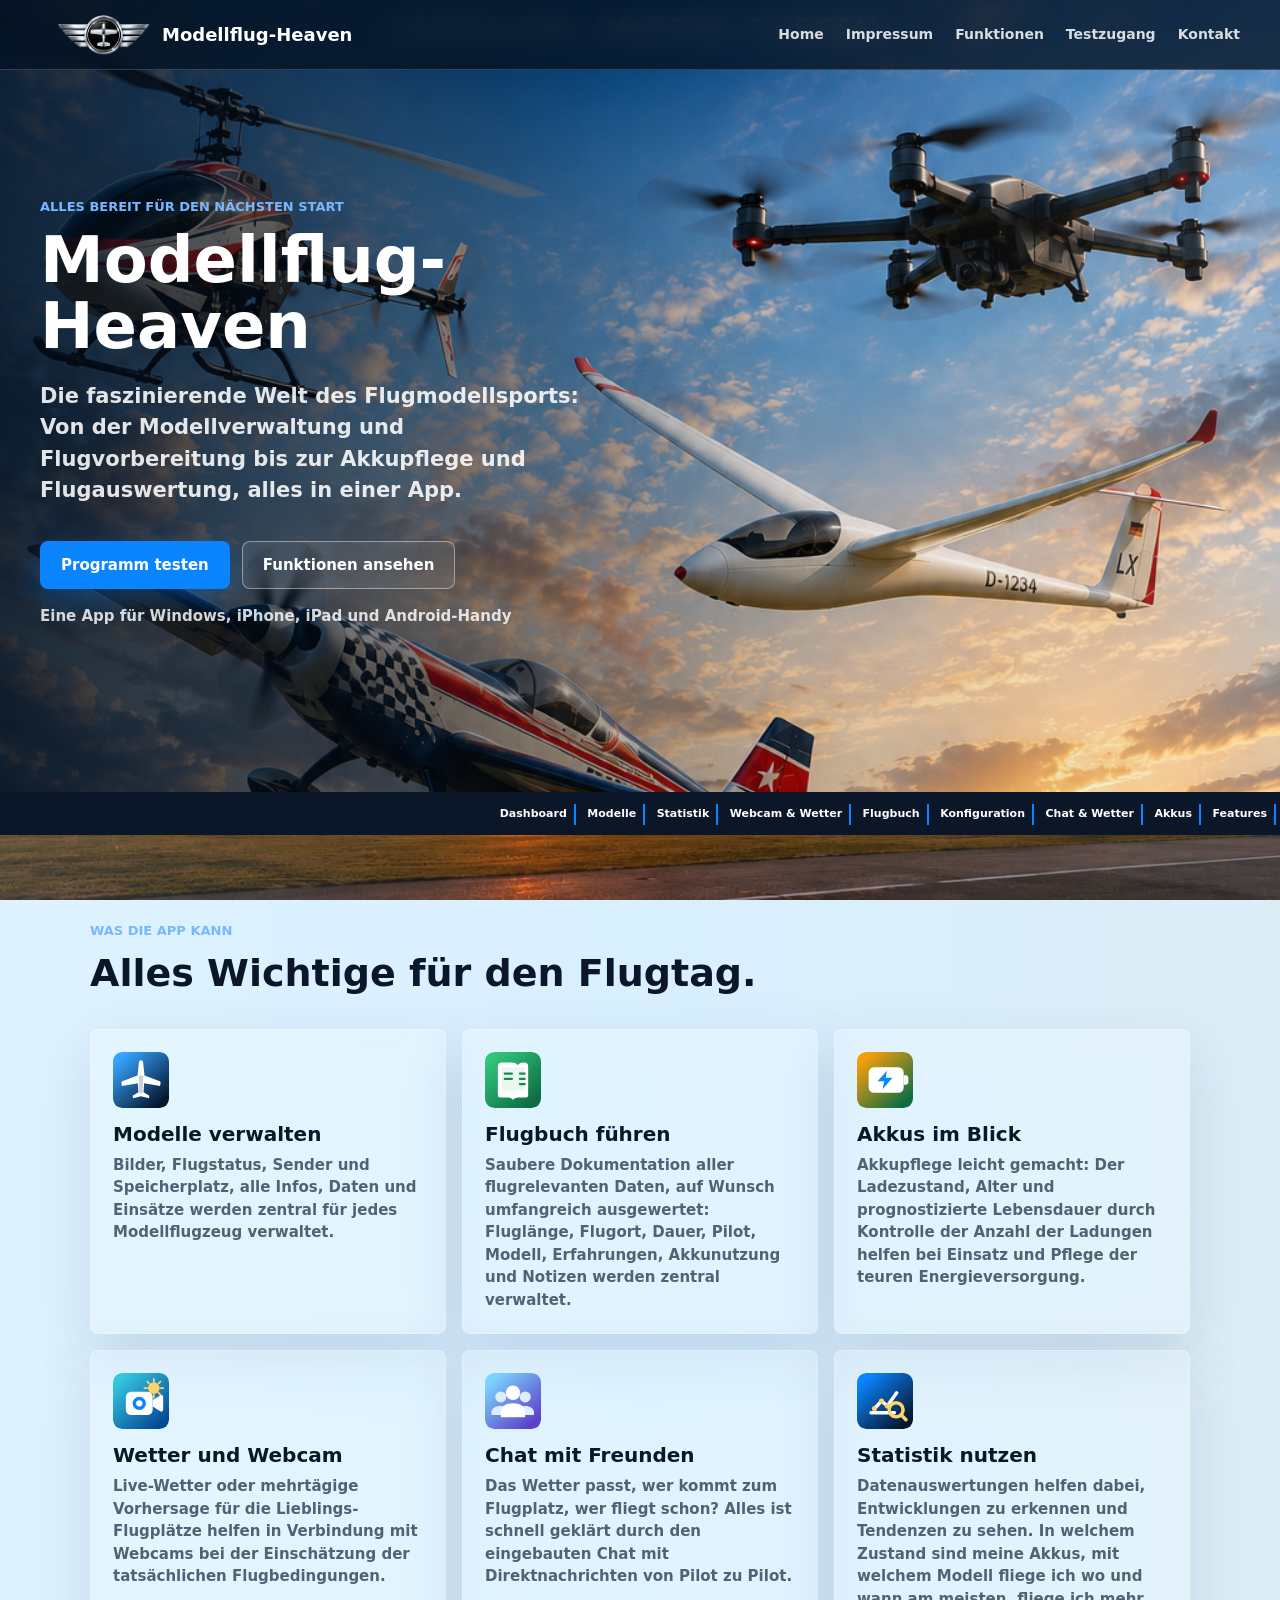
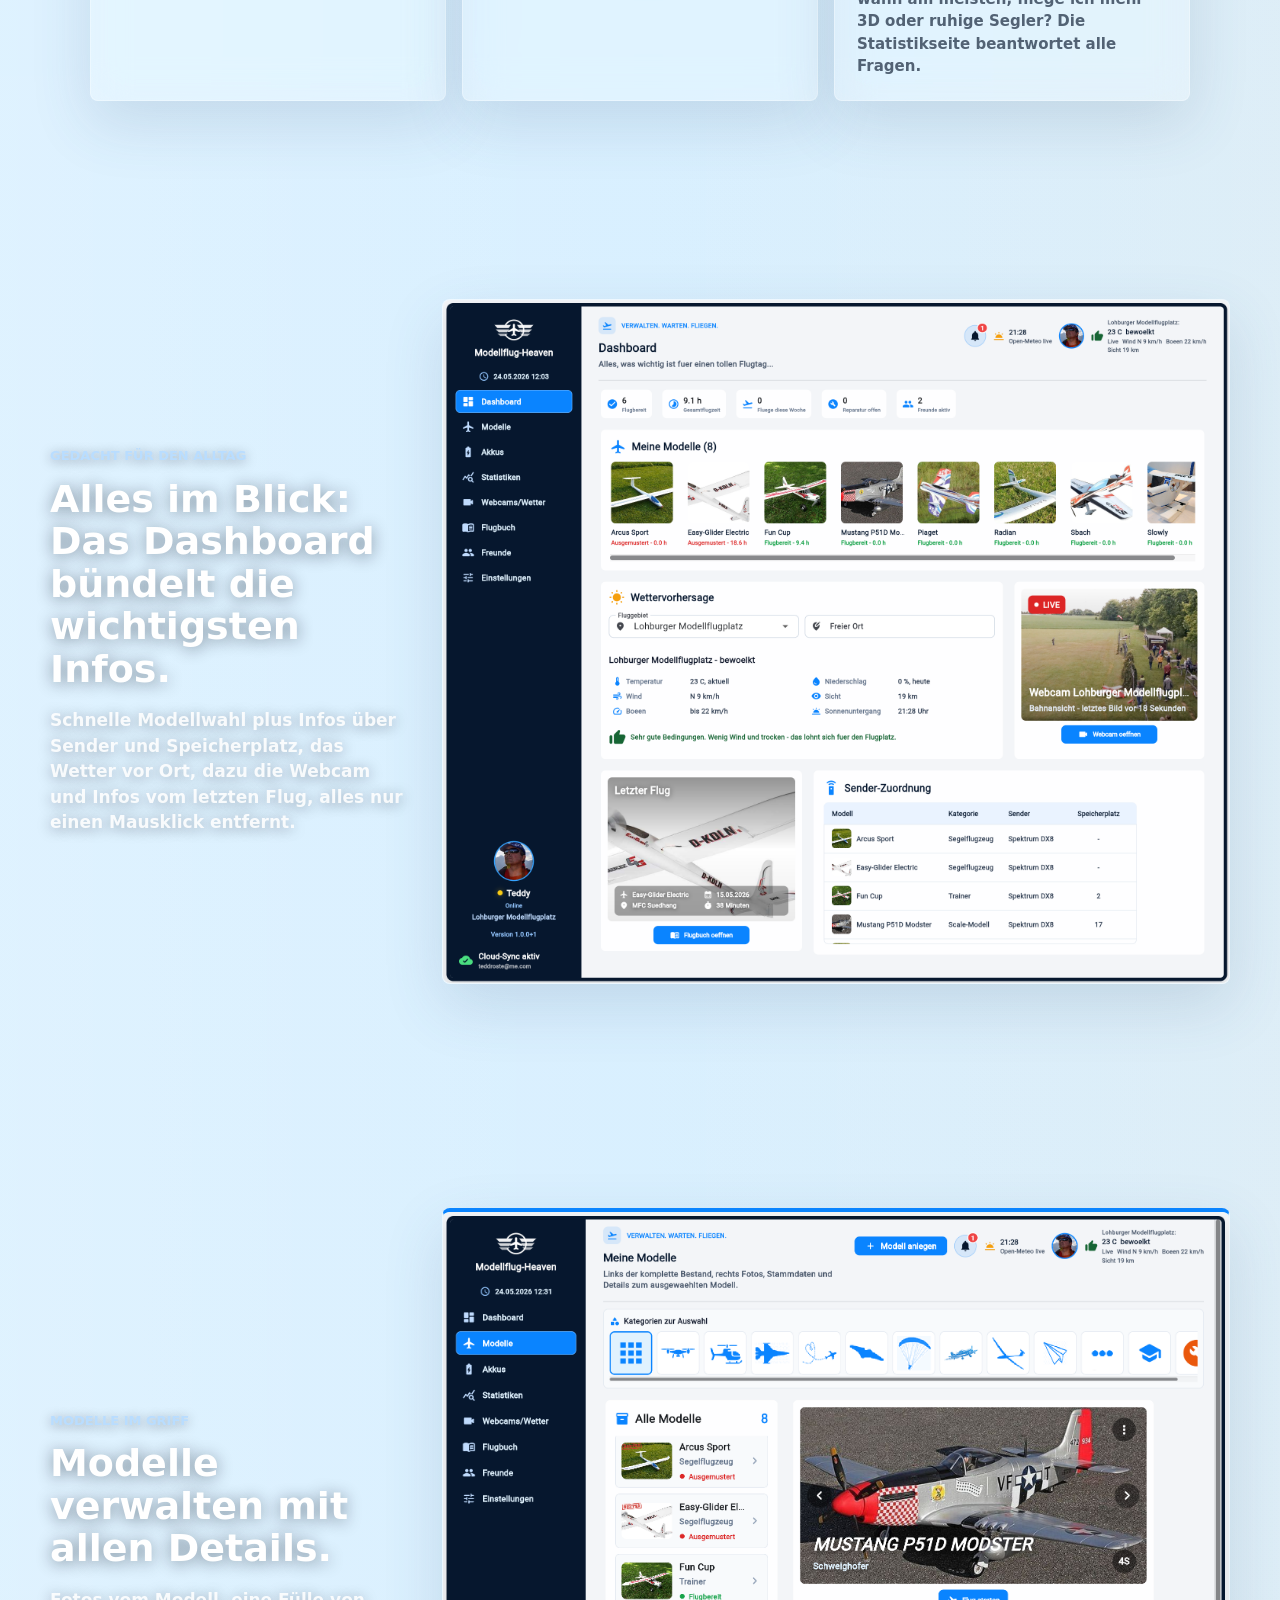
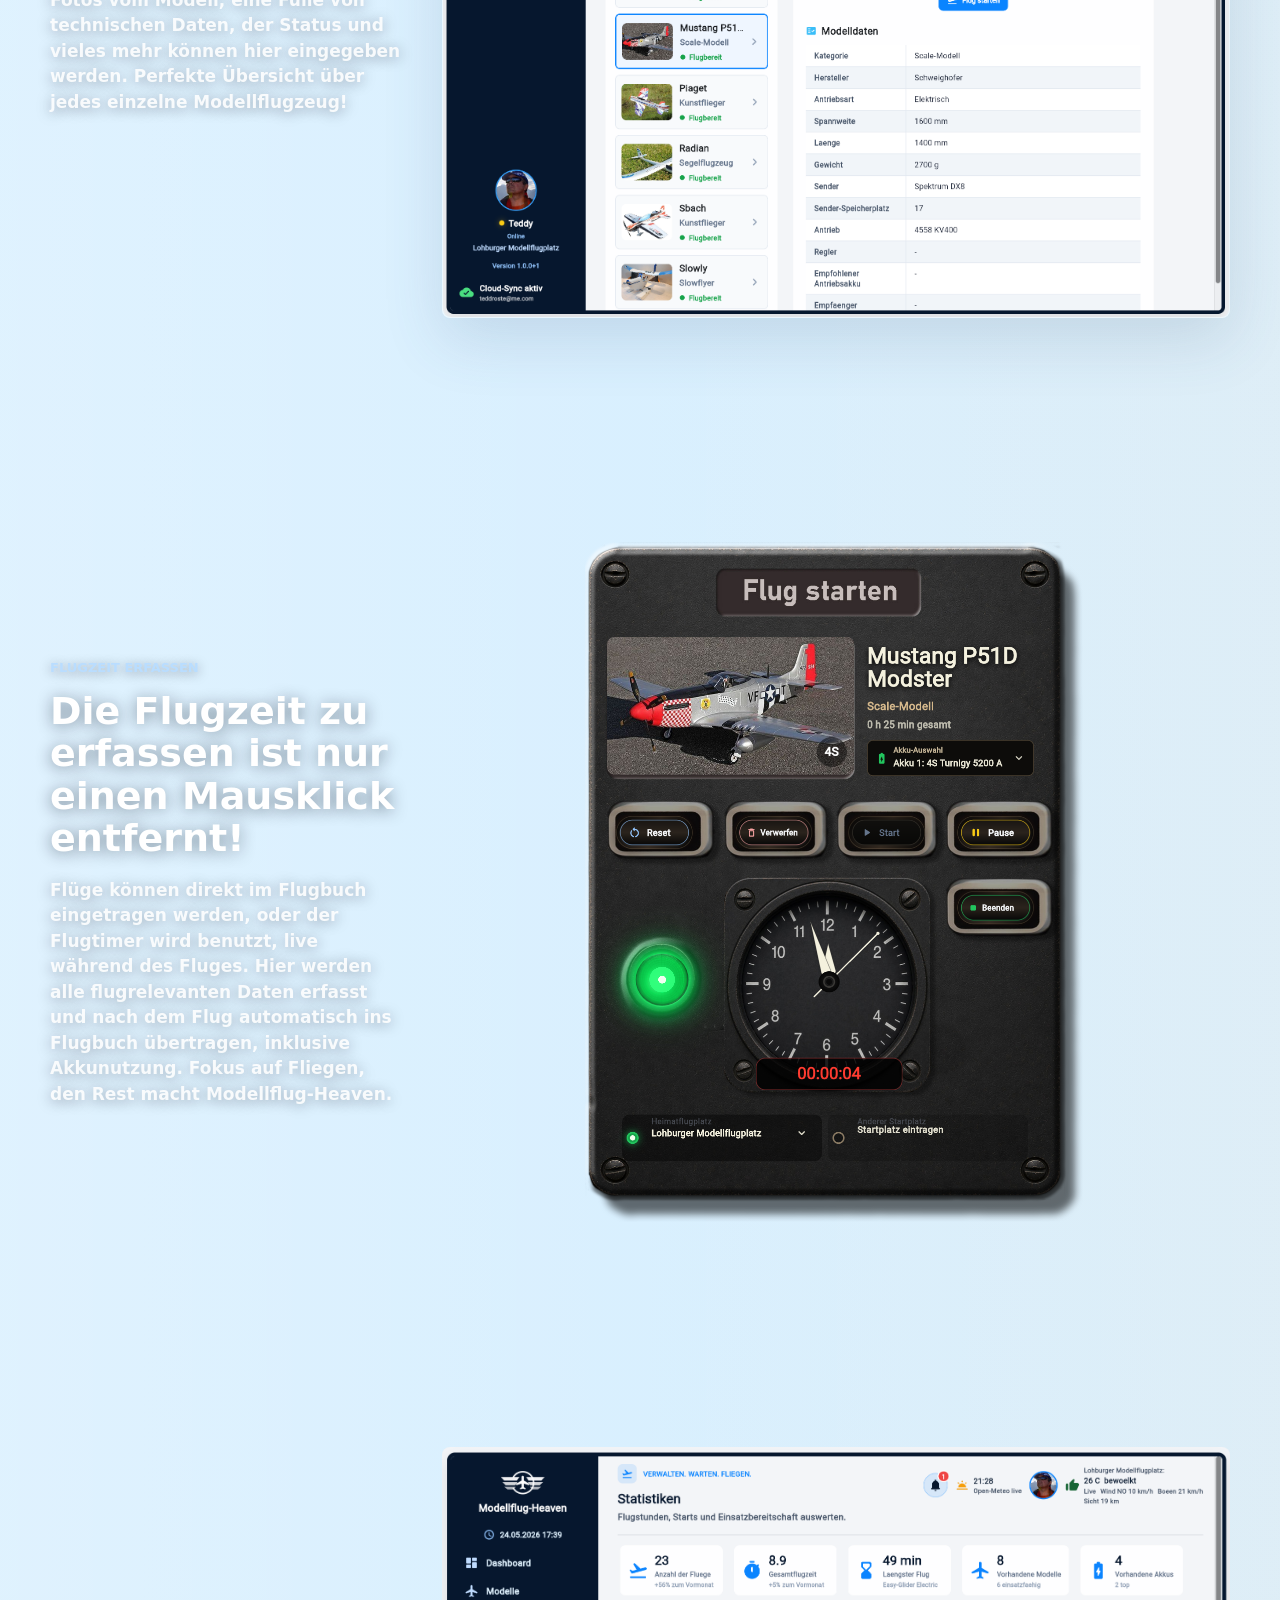
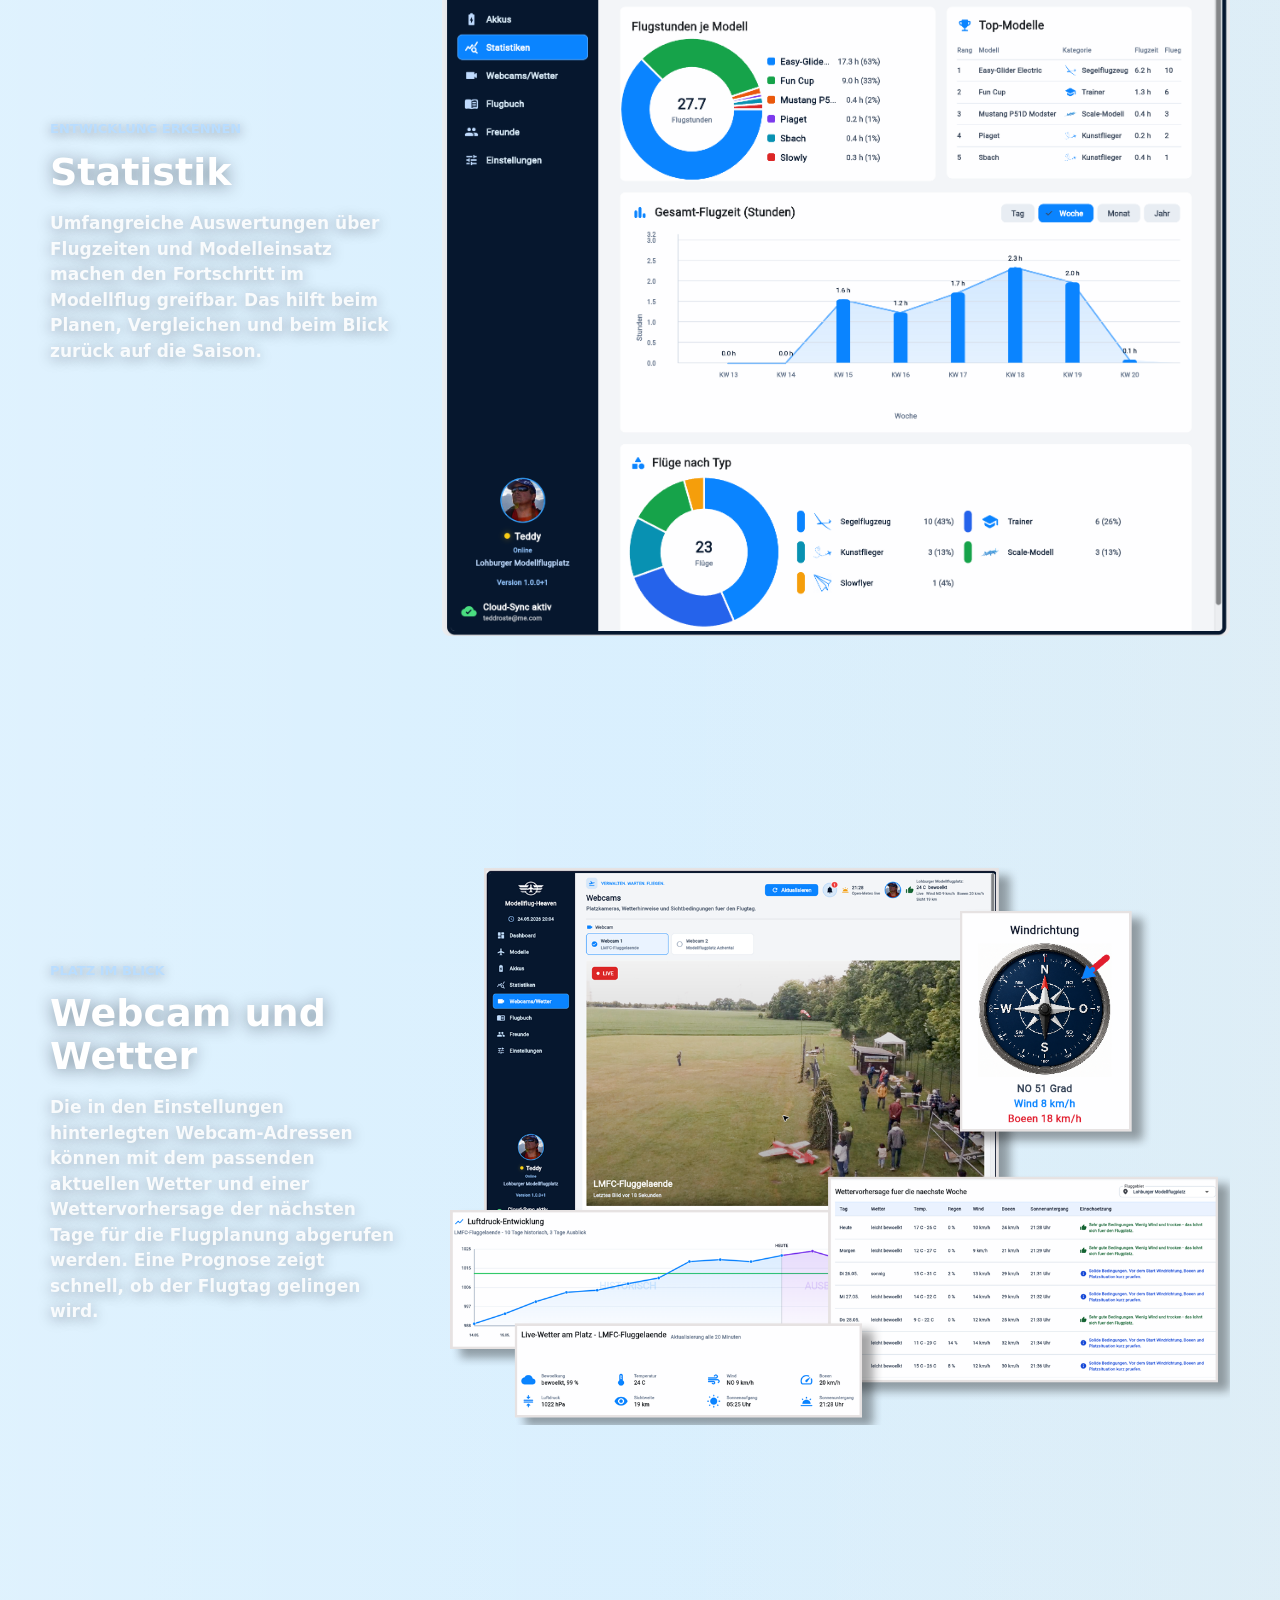
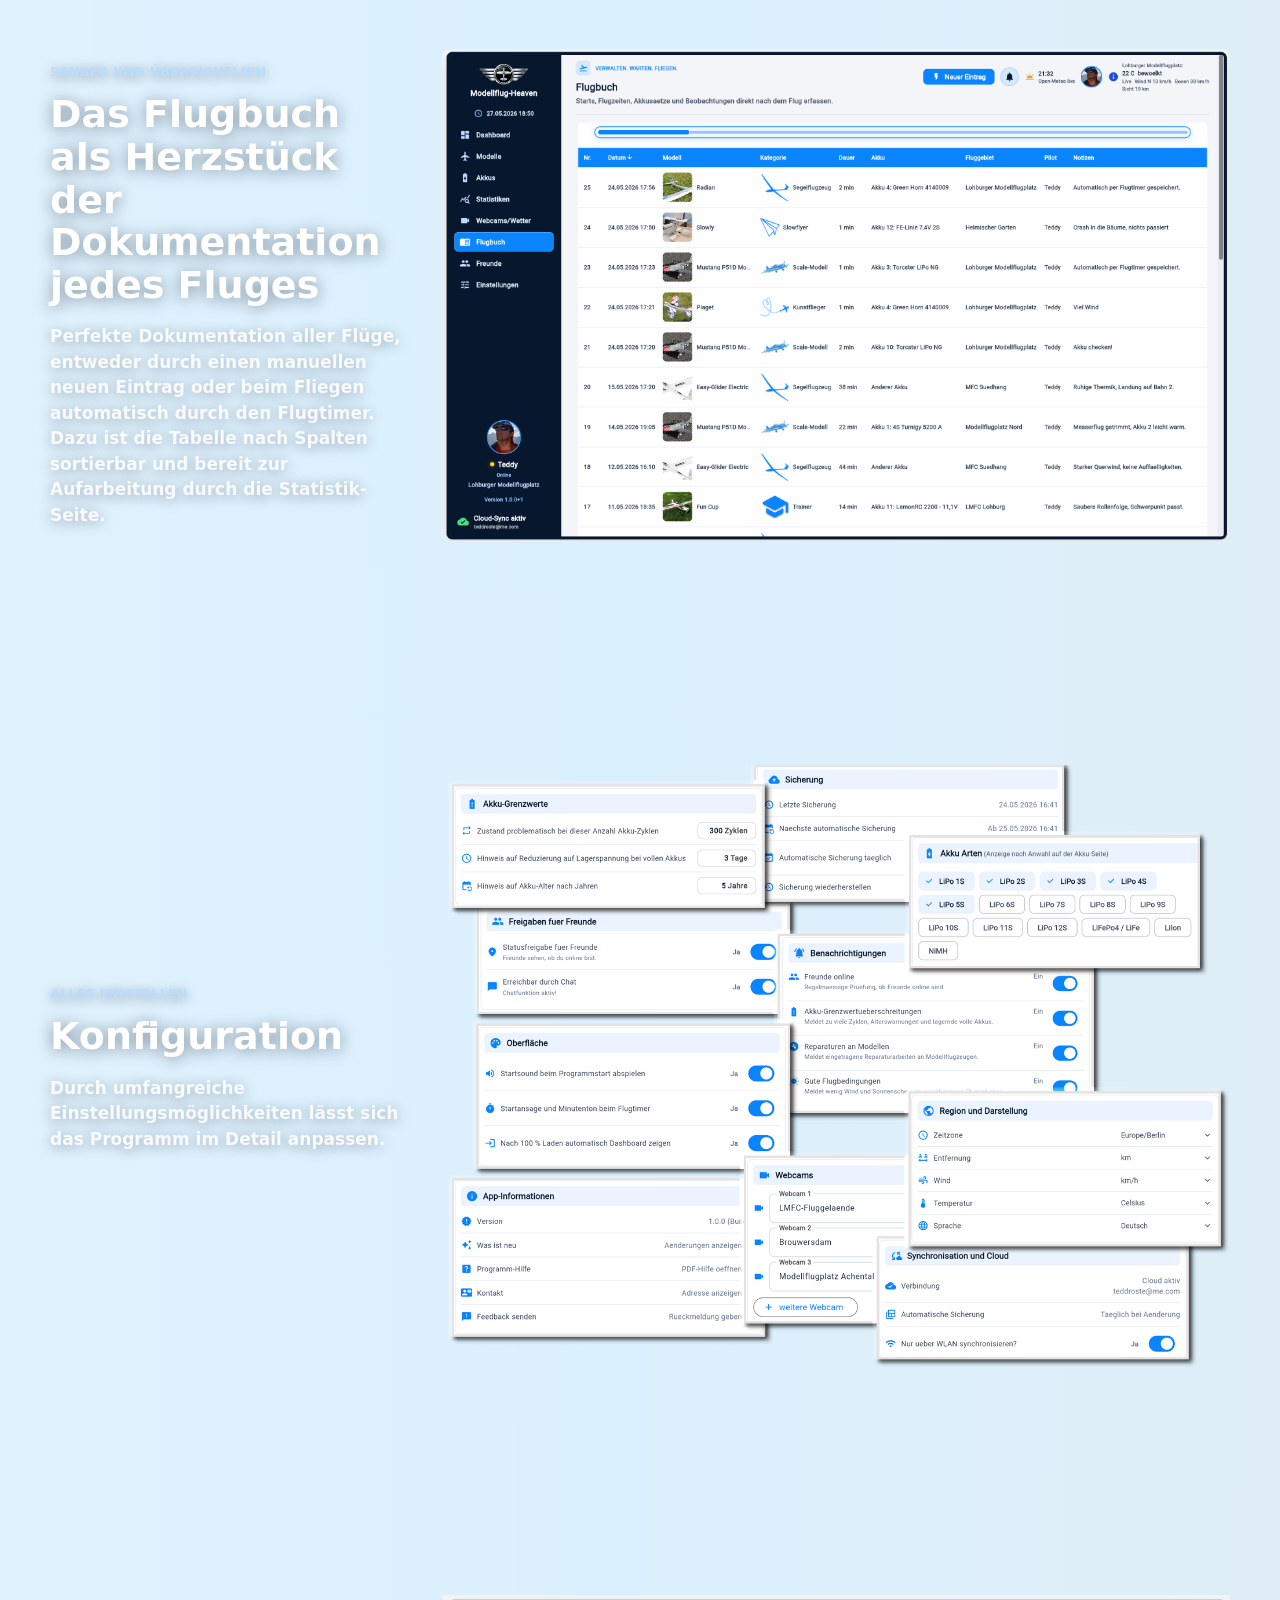
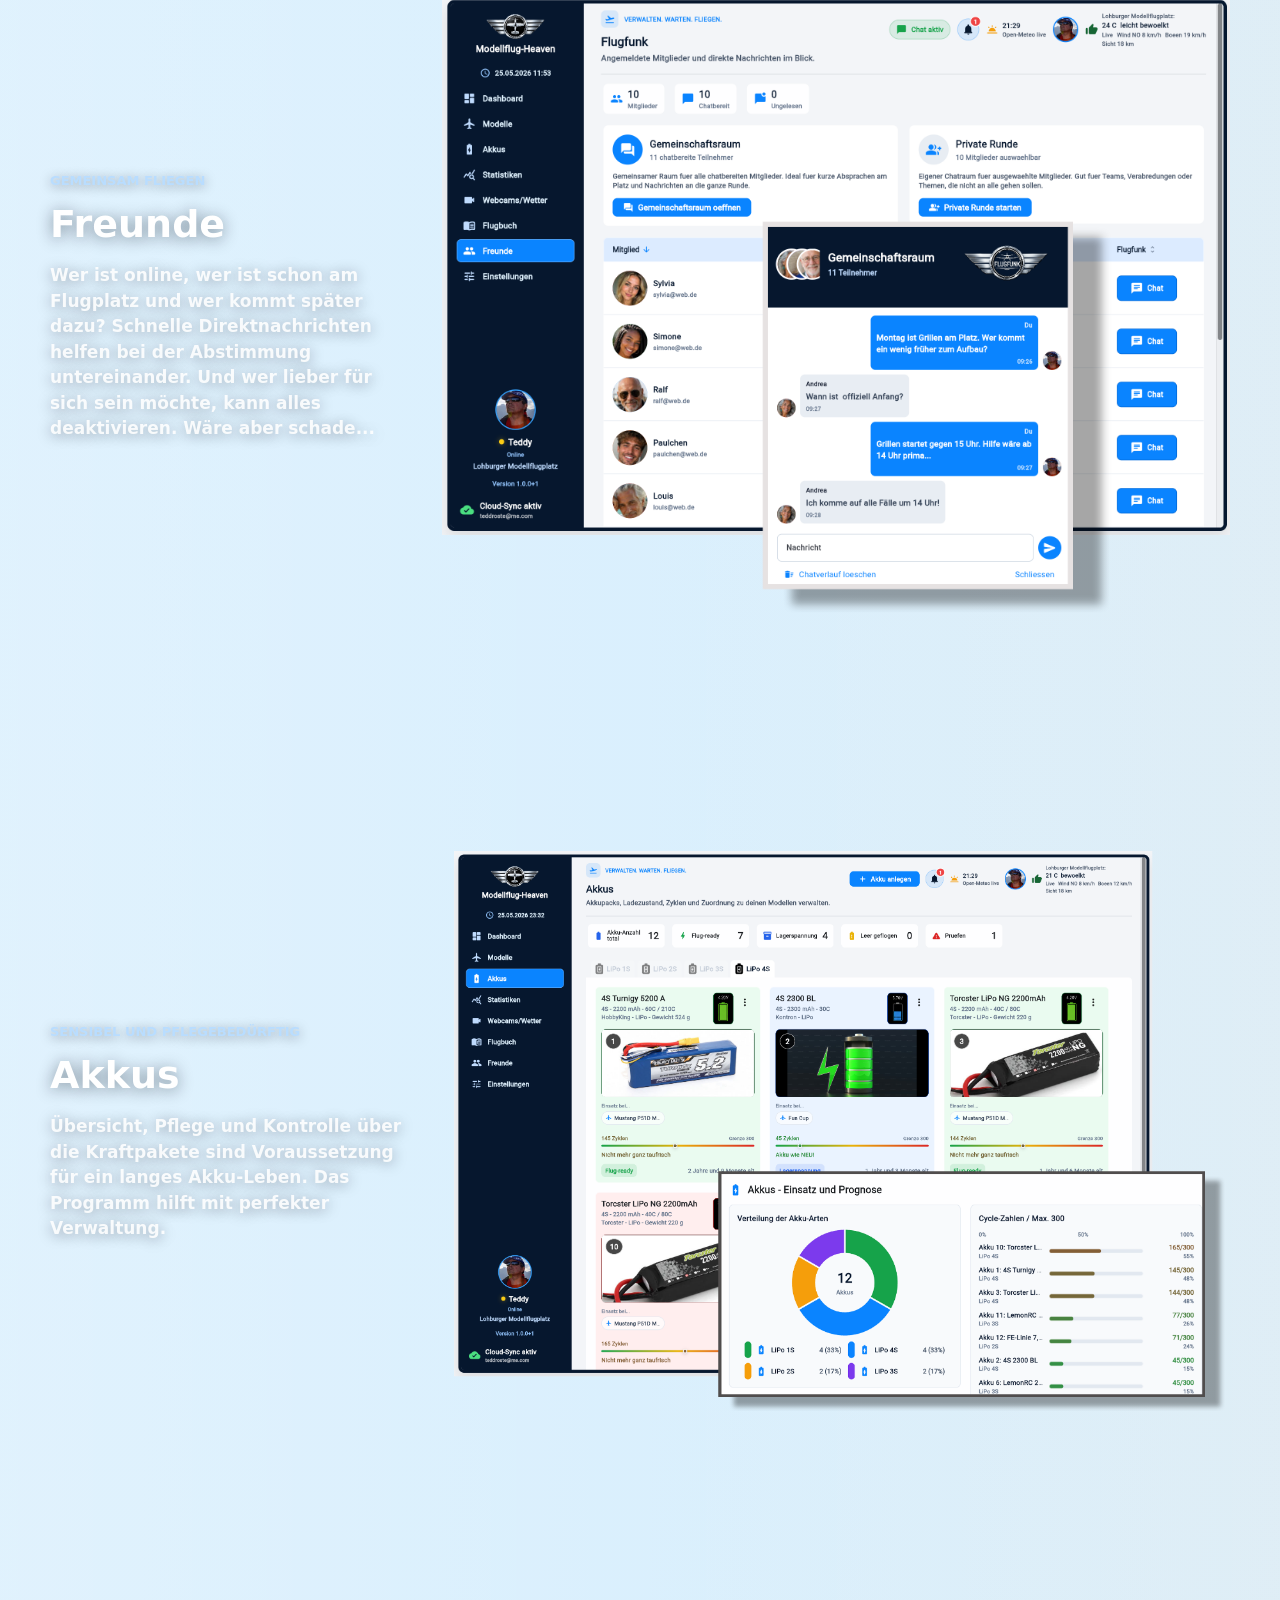
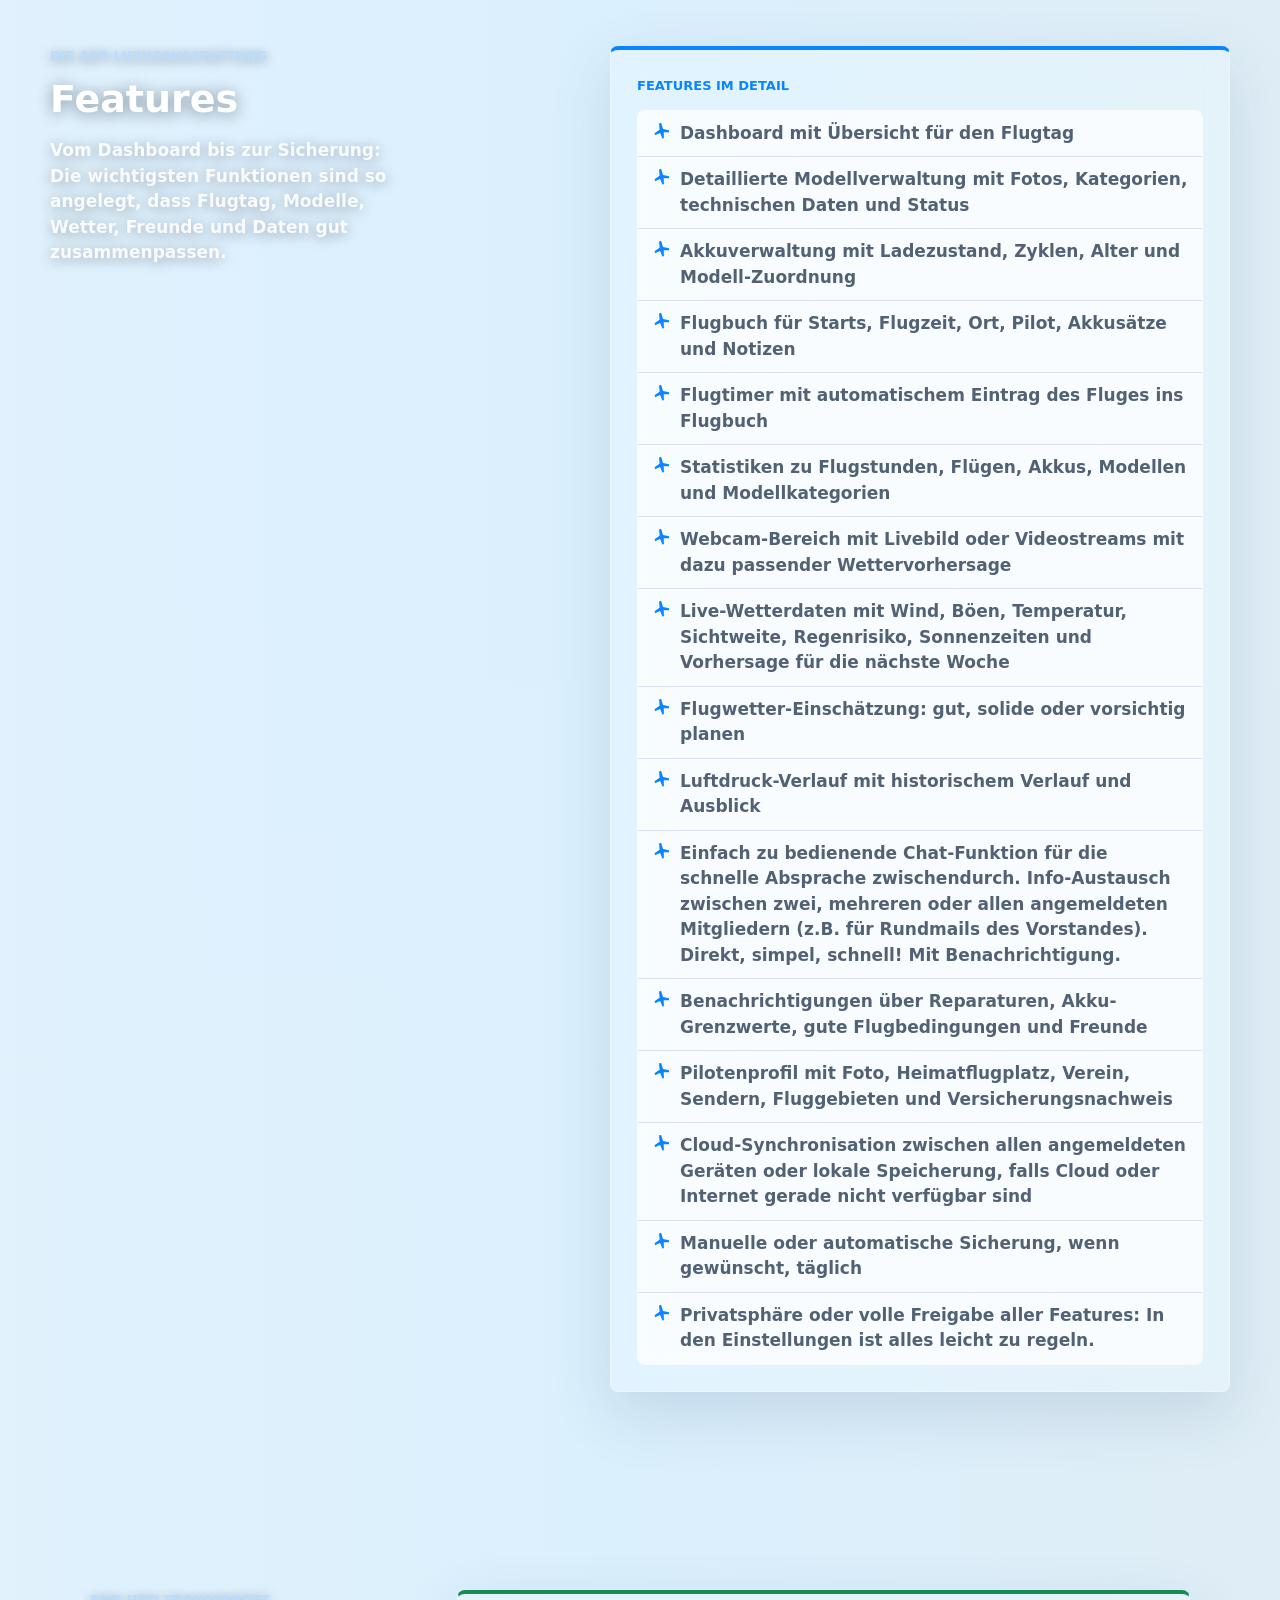
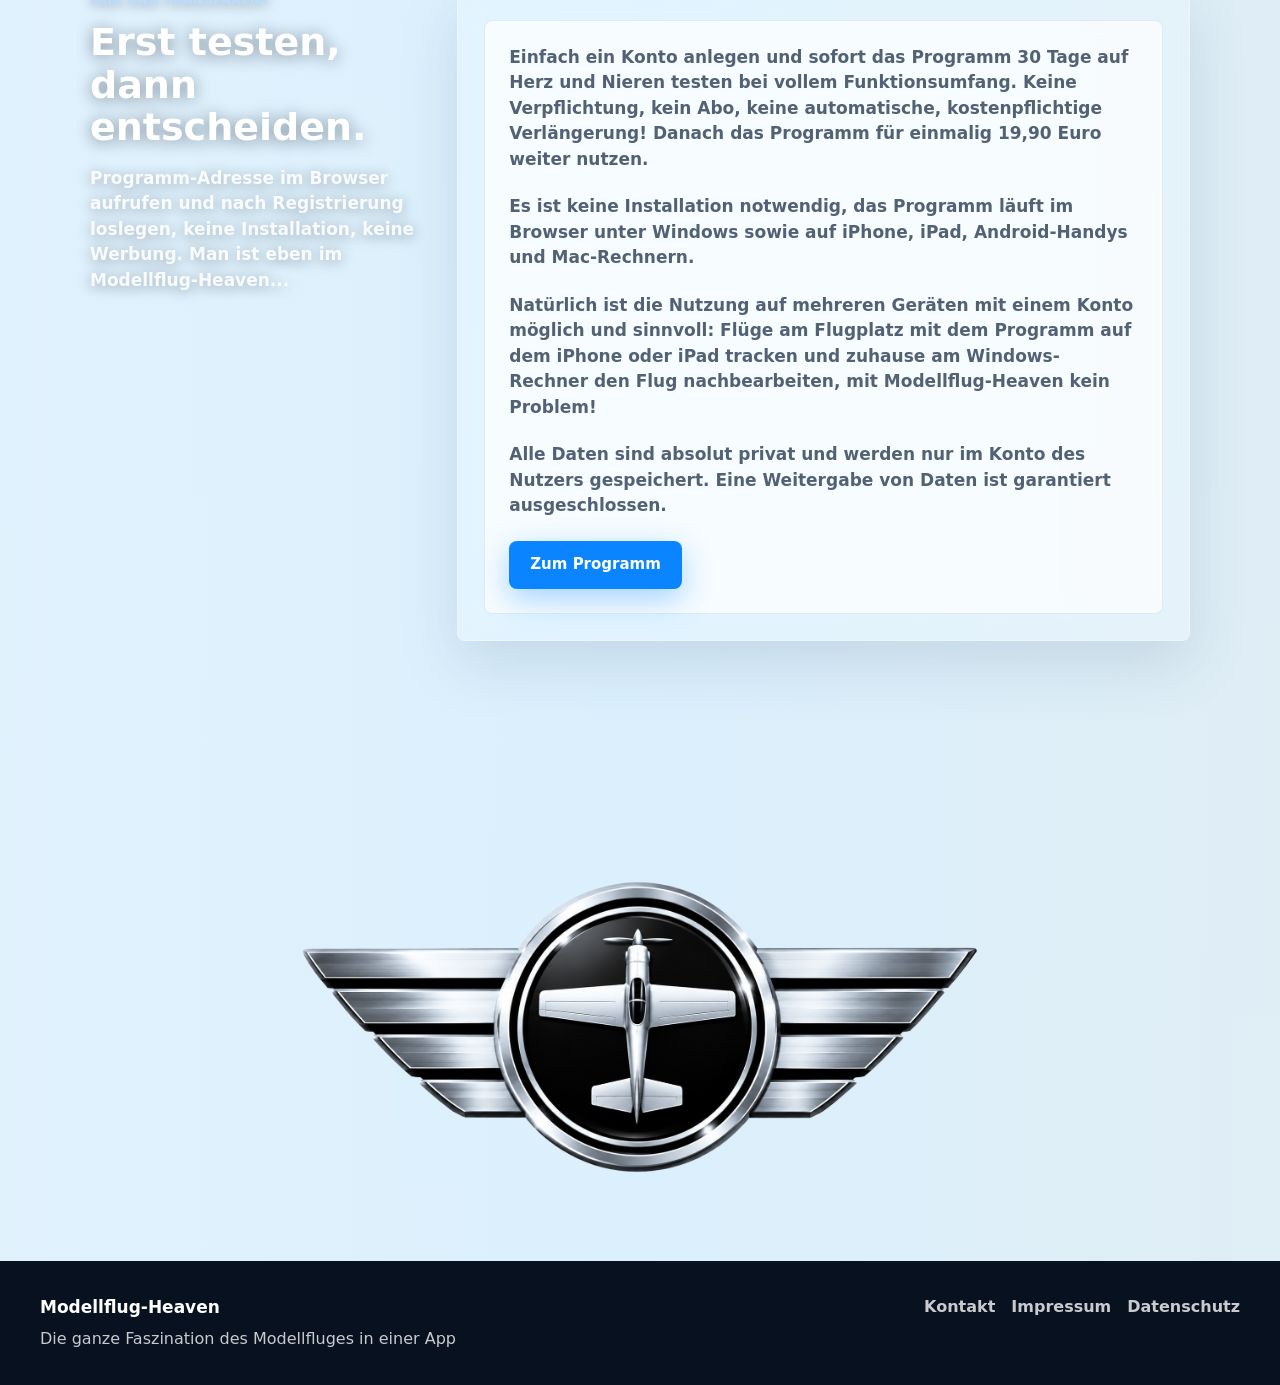
==== homepage/index.html @ fa4dcc9b "Sicherungscommit: aktueller Arbeitsstand" ====
<!doctype html>
<html lang="de">
  <head>
    <meta charset="utf-8">
    <meta name="viewport" content="width=device-width, initial-scale=1">
    <meta
      name="description"
      content="Modellflug-Heaven ist eine App f&uuml;r Modellpiloten, die Modelle, Akkus, Flugbuch, Chat, Statistik, Webcam und Wetter an einem Ort verwalten m&ouml;chten."
    >
    <title>Modellflug-Heaven</title>
    <link rel="icon" href="assets/favicon.png?v=2" type="image/png">
    <link rel="stylesheet" href="styles.css?v=18">
  </head>
  <body>
    <header class="site-header" aria-label="Hauptnavigation">
      <a class="brand" href="#start" aria-label="Modellflug-Heaven Startseite">
        <img
          class="brand-logo"
          src="assets/logo10.png"
          alt=""
          aria-hidden="true"
        >
        <span>Modellflug-Heaven</span>
      </a>
      <nav class="nav-links" aria-label="Seitennavigation">
        <a href="#start">Home</a>
        <a href="impressum.html">Impressum</a>
        <a href="#funktionen">Funktionen</a>
        <a href="#testzugang">Testzugang</a>
        <a href="kontakt.html">Kontakt</a>
      </nav>
    </header>

    <main id="start">
      <section class="hero" aria-labelledby="hero-title">
        <div class="hero-copy">
          <p class="eyebrow">Alles bereit f&uuml;r den n&auml;chsten Start</p>
          <h1 id="hero-title">Modellflug-<wbr>Heaven</h1>
          <p class="hero-text">
            Die faszinierende Welt des Flugmodellsports: Von der
            Modellverwaltung und Flugvorbereitung bis zur Akkupflege und
            Flugauswertung, alles in einer App.
          </p>
          <div class="hero-actions">
            <a class="button primary" href="https://flugbuch.modellflug-heaven.de">
              Programm testen
            </a>
            <a class="button secondary" href="#funktionen">Funktionen ansehen</a>
          </div>
          <p class="hero-platforms">
            Eine App f&uuml;r Windows, iPhone, iPad und Android-Handy
          </p>
        </div>
      </section>

      <section class="intro-band" aria-label="Kurz&uuml;bersicht">
        <div class="intro-grid">
          <nav class="quick-facts" aria-label="Direkt zu den Homepage-Bereichen">
            <a class="quick-fact-link" href="#dashboard">
              <span class="quick-fact-title">Dashboard</span>
            </a>
            <a class="quick-fact-link" href="#modelle">
              <span class="quick-fact-title">Modelle</span>
            </a>
            <a class="quick-fact-link" href="#statistik">
              <span class="quick-fact-title">Statistik</span>
            </a>
            <a class="quick-fact-link" href="#webcam-wetter">
              <span class="quick-fact-title">Webcam &amp; Wetter</span>
            </a>
            <a class="quick-fact-link" href="#flugbuch">
              <span class="quick-fact-title">Flugbuch</span>
            </a>
            <a class="quick-fact-link" href="#konfiguration">
              <span class="quick-fact-title">Konfiguration</span>
            </a>
            <a class="quick-fact-link" href="#chat-wetter">
              <span class="quick-fact-title">Chat &amp; Wetter</span>
            </a>
            <a class="quick-fact-link" href="#akkus">
              <span class="quick-fact-title">Akkus</span>
            </a>
            <a class="quick-fact-link" href="#features">
              <span class="quick-fact-title">Features</span>
            </a>
          </nav>
        </div>
      </section>

      <section class="section" id="funktionen">
        <div class="section-heading">
          <p class="eyebrow">Was die App kann</p>
          <h2>Alles Wichtige f&uuml;r den Flugtag.</h2>
        </div>

        <div class="feature-grid">
          <article class="feature-card">
            <span class="feature-icon models" aria-hidden="true"></span>
            <h3>Modelle verwalten</h3>
            <p>
              Bilder, Flugstatus, Sender und Speicherplatz, alle Infos, Daten
              und Eins&auml;tze werden zentral f&uuml;r jedes Modellflugzeug verwaltet.
            </p>
          </article>
          <article class="feature-card">
            <span class="feature-icon flightbook" aria-hidden="true"></span>
            <h3>Flugbuch f&uuml;hren</h3>
            <p>
              Saubere Dokumentation aller flugrelevanten Daten, auf Wunsch
              umfangreich ausgewertet: Flugl&auml;nge, Flugort, Dauer, Pilot,
              Modell, Erfahrungen, Akkunutzung und Notizen werden zentral
              verwaltet.
            </p>
          </article>
          <article class="feature-card">
            <span class="feature-icon batteries" aria-hidden="true"></span>
            <h3>Akkus im Blick</h3>
            <p>
              Akkupflege leicht gemacht: Der Ladezustand, Alter und
              prognostizierte Lebensdauer durch Kontrolle der Anzahl der
              Ladungen helfen bei Einsatz und Pflege der teuren
              Energieversorgung.
            </p>
          </article>
          <article class="feature-card">
            <span class="feature-icon weather" aria-hidden="true"></span>
            <h3>Wetter und Webcam</h3>
            <p>
              Live-Wetter oder mehrt&auml;gige Vorhersage f&uuml;r die
              Lieblings-Flugpl&auml;tze helfen in Verbindung mit Webcams bei der
              Einsch&auml;tzung der tats&auml;chlichen Flugbedingungen.
            </p>
          </article>
          <article class="feature-card">
            <span class="feature-icon chat" aria-hidden="true"></span>
            <h3>Chat mit Freunden</h3>
            <p>
              Das Wetter passt, wer kommt zum Flugplatz, wer fliegt schon?
              Alles ist schnell gekl&auml;rt durch den eingebauten Chat mit
              Direktnachrichten von Pilot zu Pilot.
            </p>
          </article>
          <article class="feature-card">
            <span class="feature-icon stats" aria-hidden="true"></span>
            <h3>Statistik nutzen</h3>
            <p>
              Datenauswertungen helfen dabei, Entwicklungen zu erkennen und
              Tendenzen zu sehen. In welchem Zustand sind meine Akkus, mit
              welchem Modell fliege ich wo und wann am meisten, fliege ich mehr
              3D oder ruhige Segler? Die Statistikseite beantwortet alle Fragen.
            </p>
          </article>
        </div>
      </section>

      <section class="showcase-band" id="dashboard" aria-label="Einblicke">
        <div class="showcase">
          <div class="showcase-copy">
            <p class="eyebrow">Gedacht f&uuml;r den Alltag</p>
            <h2>Alles im Blick: Das Dashboard b&uuml;ndelt die wichtigsten Infos.</h2>
            <p>
              Schnelle Modellwahl plus Infos &uuml;ber Sender und Speicherplatz,
              das Wetter vor Ort, dazu die Webcam und Infos vom letzten Flug,
              alles nur einen Mausklick entfernt.
            </p>
          </div>
          <div class="media-grid" aria-label="App-Dashboard Vorschau">
            <img
              src="assets/dashboard_screen.png"
              alt="Dashboard der Modellflug-Heaven App mit Modellen, Wetter, Webcam und Flugbuch"
              loading="lazy"
            >
          </div>
        </div>
      </section>

      <section class="model-details-band" id="modelle" aria-labelledby="model-details-title">
        <div class="model-details">
          <div class="model-details-copy">
            <p class="eyebrow">Modelle im Griff</p>
            <h2 id="model-details-title">
              Modelle verwalten mit allen Details.
            </h2>
            <p>
              Fotos vom Modell, eine F&uuml;lle von technischen Daten, der Status und
              vieles mehr k&ouml;nnen hier eingegeben werden. Perfekte &Uuml;bersicht
              &uuml;ber jedes einzelne Modellflugzeug!
            </p>
          </div>
          <div class="model-details-visual model-screen-visual" aria-label="Beispielansicht Modellverwaltung">
            <img
              class="detail-screen-image"
              src="assets/modelle_screen.png"
              alt="Modellverwaltung der Modellflug-Heaven App mit Kategorien, Modellliste, Foto und Modelldaten"
              loading="lazy"
            >
          </div>
        </div>
      </section>

      <section class="model-details-band model-details-band-soft" aria-labelledby="flight-time-title">
        <div class="model-details">
          <div class="model-details-copy">
            <p class="eyebrow">Flugzeit erfassen</p>
            <h2 id="flight-time-title">
              Die Flugzeit zu erfassen ist nur einen Mausklick entfernt!
            </h2>
            <p>
              Fl&uuml;ge k&ouml;nnen direkt im Flugbuch eingetragen werden, oder
              der Flugtimer wird benutzt, live w&auml;hrend des Fluges. Hier
              werden alle flugrelevanten Daten erfasst und nach dem Flug
              automatisch ins Flugbuch &uuml;bertragen, inklusive Akkunutzung.
              Fokus auf Fliegen, den Rest macht Modellflug-Heaven.
            </p>
          </div>
          <div class="flight-start-visual" aria-label="Beispielansicht Flug starten">
            <div class="flight-start-frame">
              <img
                class="flight-start-image"
                src="assets/flugstart_10.png"
                alt="Flugstart-Dialog der Modellflug-Heaven App mit Timer und Startsteuerung"
                loading="lazy"
              >
            </div>
          </div>
        </div>
      </section>

      <section class="model-details-band model-details-band-soft" id="statistik" aria-labelledby="statistics-title">
        <div class="model-details">
          <div class="model-details-copy">
            <p class="eyebrow">Entwicklung erkennen</p>
            <h2 id="statistics-title">Statistik</h2>
            <p>
              Umfangreiche Auswertungen &uuml;ber Flugzeiten und Modelleinsatz
              machen den Fortschritt im Modellflug greifbar. Das hilft beim
              Planen, Vergleichen und beim Blick zur&uuml;ck auf die Saison.
            </p>
          </div>
          <div class="stats-screen-visual" aria-label="Beispielansicht Statistik">
            <img
              class="stats-screen-image"
              src="assets/statistik_sceen_02.png"
              alt="Statistikbereich der Modellflug-Heaven App mit Flugstunden, Top-Modellen und Diagrammen"
              loading="lazy"
            >
          </div>
        </div>
      </section>

      <section class="model-details-band model-details-band-soft" id="webcam-wetter" aria-labelledby="webcam-weather-title">
        <div class="model-details">
          <div class="model-details-copy">
            <p class="eyebrow">Platz im Blick</p>
            <h2 id="webcam-weather-title">Webcam und Wetter</h2>
            <p>
              Die in den Einstellungen hinterlegten Webcam-Adressen k&ouml;nnen
              mit dem passenden aktuellen Wetter und einer Wettervorhersage der
              n&auml;chsten Tage f&uuml;r die Flugplanung abgerufen werden. Eine
              Prognose zeigt schnell, ob der Flugtag gelingen wird.
            </p>
          </div>
          <div class="webcam-weather-visual" aria-label="Beispielansicht Webcam und Wetter">
            <img
              class="webcam-weather-image"
              src="assets/webcam_weather_screen.png"
              alt="Webcam- und Wetterbereich der Modellflug-Heaven App mit Livebild, Windrichtung, Luftdruck und Wochenvorhersage"
              loading="lazy"
            >
          </div>
        </div>
      </section>

      <section class="model-details-band model-details-band-soft" id="flugbuch" aria-labelledby="flightbook-title">
        <div class="model-details">
          <div class="model-details-copy">
            <p class="eyebrow">Sauber und &uuml;bersichtlich</p>
            <h2 id="flightbook-title">
              Das Flugbuch als Herzst&uuml;ck der Dokumentation jedes Fluges
            </h2>
            <p>
              Perfekte Dokumentation aller Fl&uuml;ge,
              entweder durch einen manuellen neuen Eintrag oder beim Fliegen
              automatisch durch den Flugtimer. Dazu ist die Tabelle nach
              Spalten sortierbar und bereit zur Aufarbeitung durch die
              Statistik-Seite.
            </p>
          </div>
          <div class="flightbook-screen-visual" aria-label="Beispielansicht Flugbuch">
            <img
              class="flightbook-screen-image"
              src="assets/flugbuch_screen_02.png"
              alt="Flugbuch der Modellflug-Heaven App mit sortierbarer Tabelle und dokumentierten Fluegen"
              loading="lazy"
            >
          </div>
        </div>
      </section>

      <section class="model-details-band model-details-band-soft" id="konfiguration" aria-labelledby="configuration-title">
        <div class="model-details">
          <div class="model-details-copy">
            <p class="eyebrow">Alles einstellen</p>
            <h2 id="configuration-title">Konfiguration</h2>
            <p>
              Durch umfangreiche Einstellungsm&ouml;glichkeiten l&auml;sst sich das
              Programm im Detail anpassen.
            </p>
          </div>
          <div class="configuration-screen-visual" aria-label="Beispielansicht Konfiguration">
            <img
              class="configuration-screen-image"
              src="assets/konfiguration_screen.png"
              alt="Konfigurationsbereiche der Modellflug-Heaven App mit Sicherung, Freigaben, Benachrichtigungen und Darstellung"
              loading="lazy"
            >
          </div>
        </div>
      </section>

      <section class="model-details-band" id="chat-wetter" aria-labelledby="friends-title">
        <div class="model-details">
          <div class="model-details-copy">
            <p class="eyebrow">Gemeinsam fliegen</p>
            <h2 id="friends-title">Freunde</h2>
            <p>
              Wer ist online, wer ist schon am Flugplatz und wer kommt sp&auml;ter
              dazu? Schnelle Direktnachrichten helfen bei der Abstimmung
              untereinander. Und wer lieber f&uuml;r sich sein m&ouml;chte, kann alles
              deaktivieren. W&auml;re aber schade...
            </p>
          </div>
          <div class="friends-visual" aria-label="Beispielansicht Freunde">
            <img
              class="friends-screen-image"
              src="assets/chat_screen_03.png"
              alt="Freunde- und Chatbereich der Modellflug-Heaven App mit Mitgliederliste, Gemeinschaftsraum und Direktnachrichten"
              loading="lazy"
            >
          </div>
        </div>
      </section>

      <section class="model-details-band model-details-band-soft" id="akkus" aria-labelledby="battery-title">
        <div class="model-details">
          <div class="model-details-copy">
            <p class="eyebrow">Sensibel und pflegebed&uuml;rftig</p>
            <h2 id="battery-title">Akkus</h2>
            <p>
              &Uuml;bersicht, Pflege und Kontrolle &uuml;ber die Kraftpakete sind
              Voraussetzung f&uuml;r ein langes Akku-Leben. Das Programm hilft mit
              perfekter Verwaltung.
            </p>
          </div>
          <div class="battery-visual" aria-label="Beispielansicht Akkuverwaltung">
            <img
              class="battery-screen-image"
              src="assets/akku_screen_04.png"
              alt="Akkuverwaltung der Modellflug-Heaven App mit Akkukarten, Ladezustand, Zyklen und Modell-Zuordnung"
              loading="lazy"
            >
          </div>
        </div>
      </section>

      <section class="model-details-band model-details-band-soft features-section" id="features" aria-labelledby="features-title">
        <div class="model-details">
          <div class="model-details-copy">
            <p class="eyebrow">Die App-Luxusausstattung</p>
            <h2 id="features-title">Features</h2>
            <p>
              Vom Dashboard bis zur Sicherung: Die wichtigsten Funktionen sind
              so angelegt, dass Flugtag, Modelle, Wetter, Freunde und Daten gut
              zusammenpassen.
            </p>
          </div>
          <div class="model-details-visual feature-table-card" aria-label="Features im Detail">
            <p class="model-preview-kicker">Features im Detail</p>
            <table class="feature-table">
              <tbody>
                <tr>
                  <td>Dashboard mit &Uuml;bersicht f&uuml;r den Flugtag</td>
                </tr>
                <tr>
                  <td>Detaillierte Modellverwaltung mit Fotos, Kategorien, technischen Daten und Status</td>
                </tr>
                <tr>
                  <td>Akkuverwaltung mit Ladezustand, Zyklen, Alter und Modell-Zuordnung</td>
                </tr>
                <tr>
                  <td>Flugbuch f&uuml;r Starts, Flugzeit, Ort, Pilot, Akkus&auml;tze und Notizen</td>
                </tr>
                <tr>
                  <td>Flugtimer mit automatischem Eintrag des Fluges ins Flugbuch</td>
                </tr>
                <tr>
                  <td>Statistiken zu Flugstunden, Fl&uuml;gen, Akkus, Modellen und Modellkategorien</td>
                </tr>
                <tr>
                  <td>Webcam-Bereich mit Livebild oder Videostreams mit dazu passender Wettervorhersage</td>
                </tr>
                <tr>
                  <td>Live-Wetterdaten mit Wind, B&ouml;en, Temperatur, Sichtweite, Regenrisiko, Sonnenzeiten und Vorhersage f&uuml;r die n&auml;chste Woche</td>
                </tr>
                <tr>
                  <td>Flugwetter-Einsch&auml;tzung: gut, solide oder vorsichtig planen</td>
                </tr>
                <tr>
                  <td>Luftdruck-Verlauf mit historischem Verlauf und Ausblick</td>
                </tr>
                <tr>
                  <td>Einfach zu bedienende Chat-Funktion f&uuml;r die schnelle Absprache zwischendurch. Info-Austausch zwischen zwei, mehreren oder allen angemeldeten Mitgliedern (z.B. f&uuml;r Rundmails des Vorstandes). Direkt, simpel, schnell! Mit Benachrichtigung.</td>
                </tr>
                <tr>
                  <td>Benachrichtigungen &uuml;ber Reparaturen, Akku-Grenzwerte, gute Flugbedingungen und Freunde</td>
                </tr>
                <tr>
                  <td>Pilotenprofil mit Foto, Heimatflugplatz, Verein, Sendern, Fluggebieten und Versicherungsnachweis</td>
                </tr>
                <tr>
                  <td>Cloud-Synchronisation zwischen allen angemeldeten Ger&auml;ten oder lokale Speicherung, falls Cloud oder Internet gerade nicht verf&uuml;gbar sind</td>
                </tr>
                <tr>
                  <td>Manuelle oder automatische Sicherung, wenn gew&uuml;nscht, t&auml;glich</td>
                </tr>
                <tr>
                  <td>Privatsph&auml;re oder volle Freigabe aller Features: In den Einstellungen ist alles leicht zu regeln.</td>
                </tr>
              </tbody>
            </table>
          </div>
        </div>
      </section>

      <section class="section split-section" id="testzugang">
        <div class="access-copy">
          <p class="eyebrow">Fair und transparent</p>
          <h2>Erst testen, dann entscheiden.</h2>
          <p>
            Programm-Adresse im Browser aufrufen und nach Registrierung
            loslegen, keine Installation, keine Werbung. Man ist eben im
            Modellflug-Heaven...
          </p>
        </div>
        <div class="access-panel">
          <div class="access-panel-inner">
            <p>
              Einfach ein Konto anlegen und sofort das Programm 30 Tage auf
              Herz und Nieren testen bei vollem Funktionsumfang. Keine
              Verpflichtung, kein Abo, keine automatische, kostenpflichtige
              Verl&auml;ngerung! Danach das Programm f&uuml;r einmalig 19,90 Euro
              weiter nutzen.
            </p>
            <p>
              Es ist keine Installation notwendig, das Programm l&auml;uft im
              Browser unter Windows sowie auf iPhone, iPad, Android-Handys und
              Mac-Rechnern.
            </p>
            <p>
              Nat&uuml;rlich ist die Nutzung auf mehreren Ger&auml;ten mit einem
              Konto m&ouml;glich und sinnvoll: Fl&uuml;ge am Flugplatz mit
              dem Programm auf dem iPhone oder iPad tracken und zuhause am
              Windows-Rechner den Flug nachbearbeiten, mit Modellflug-Heaven
              kein Problem!
            </p>
            <p>
              Alle Daten sind absolut privat und werden nur im Konto des
              Nutzers gespeichert. Eine Weitergabe von Daten ist garantiert
              ausgeschlossen.
            </p>
            <a class="button primary" href="https://flugbuch.modellflug-heaven.de">
              Zum Programm
            </a>
          </div>
        </div>
        <div class="access-emblem-row">
          <img
            class="access-emblem"
            src="assets/logo12.png"
            alt="Emblem Modellflug-Heaven"
            loading="lazy"
          >
        </div>
      </section>
    </main>

    <footer class="site-footer" id="kontakt">
      <div>
        <strong>Modellflug-Heaven</strong>
        <p>Die ganze Faszination des Modellfluges in einer App</p>
      </div>
      <div class="footer-links">
        <a href="kontakt.html">Kontakt</a>
        <a href="impressum.html">Impressum</a>
        <a href="datenschutz.html">Datenschutz</a>
      </div>
    </footer>
    <script>
      (() => {
        const revealTexts = document.querySelectorAll([
          ".feature-card h3 + p",
          ".showcase-copy h2 + p",
          ".model-details-copy h2 + p"
        ].join(","));

        if (!revealTexts.length) {
          return;
        }

        revealTexts.forEach((text) => text.classList.add("reveal-copy"));

        const reducedMotion = window.matchMedia("(prefers-reduced-motion: reduce)").matches;
        if (reducedMotion || !("IntersectionObserver" in window)) {
          revealTexts.forEach((text) => text.classList.add("is-visible"));
          return;
        }

        document.body.classList.add("reveal-ready");

        const observer = new IntersectionObserver((entries) => {
          entries.forEach((entry) => {
            if (!entry.isIntersecting) {
              return;
            }

            entry.target.classList.add("is-visible");
            observer.unobserve(entry.target);
          });
        }, {
          rootMargin: "0px 0px -12% 0px",
          threshold: 0.18
        });

        revealTexts.forEach((text) => observer.observe(text));
      })();
    </script>
  </body>
</html>
---- homepage/styles.css ----
:root {
  color-scheme: light;
  --ink: #0b1728;
  --muted: #526274;
  --line: #d9e2ec;
  --surface: #ffffff;
  --soft: #f2f6fa;
  --blue: #0a84ff;
  --blue-dark: #064a96;
  --green: #188a55;
  --amber: #cc7a1a;
  --red: #b93a35;
  --shadow: 0 20px 50px rgba(11, 23, 40, 0.14);
  --glass: rgba(255, 255, 255, 0.24);
  --glass-strong: rgba(255, 255, 255, 0.36);
  --glass-line: rgba(255, 255, 255, 0.30);
  --glass-shadow: 0 22px 60px rgba(61, 95, 131, 0.16);
}

* {
  box-sizing: border-box;
}

html {
  scroll-behavior: smooth;
  background: #d7efff;
}

body {
  margin: 0;
  color: var(--ink);
  min-height: 100vh;
  background-color: #d7efff;
  background:
    linear-gradient(180deg, #ffffff 0 47rem, rgba(255, 255, 255, 0.04) 47rem, rgba(255, 244, 230, 0.10) 100%),
    linear-gradient(90deg, rgba(255, 255, 255, 0.16), rgba(255, 255, 255, 0.00) 50%, rgba(255, 221, 188, 0.12)),
    url("assets/background_02.png") center center / cover fixed no-repeat;
  font-family:
    Inter, ui-sans-serif, system-ui, -apple-system, BlinkMacSystemFont, "Segoe UI",
    sans-serif;
  line-height: 1.5;
  overflow-x: hidden;
}

body.legal-page {
  background-color: #d7efff;
  background:
    linear-gradient(180deg, rgba(215, 239, 255, 0.84), rgba(255, 244, 230, 0.58)),
    linear-gradient(90deg, rgba(255, 255, 255, 0.48), rgba(255, 255, 255, 0.12) 55%, rgba(255, 221, 188, 0.24)),
    url("assets/background_02.png") center center / cover fixed no-repeat;
}

a {
  color: inherit;
  text-decoration: none;
}

img {
  display: block;
  max-width: 100%;
}

.site-header {
  position: fixed;
  z-index: 20;
  top: 0;
  left: 0;
  right: 0;
  display: flex;
  align-items: center;
  justify-content: space-between;
  gap: 24px;
  min-height: 70px;
  padding: 6px 40px;
  color: #ffffff;
  background: rgba(4, 18, 35, 0.78);
  border-bottom: 1px solid rgba(255, 255, 255, 0.18);
  backdrop-filter: blur(14px);
}

.brand {
  display: inline-flex;
  align-items: center;
  gap: 0;
  font-size: 18px;
  font-weight: 900;
}

.brand span {
  margin-left: -6px;
}

.brand-logo {
  flex: 0 0 auto;
  width: 128px;
  height: 40px;
  object-fit: contain;
}

.nav-links {
  display: flex;
  align-items: center;
  gap: 22px;
  color: rgba(255, 255, 255, 0.84);
  font-size: 14px;
  font-weight: 800;
}

.nav-links a:hover,
.nav-links a:focus-visible {
  color: #ffffff;
}

.hero {
  min-height: min(860px, 88vh);
  padding: 120px 40px 88px;
  display: flex;
  align-items: center;
  background:
    linear-gradient(90deg, rgba(3, 14, 27, 0.82), rgba(3, 14, 27, 0.46) 36%, rgba(3, 14, 27, 0.10) 62%, rgba(255, 255, 255, 0.10)),
    url("assets/landingpage_heaven.png") center / cover no-repeat;
  color: #ffffff;
}

.hero-copy {
  width: min(640px, 100%);
  max-width: 100%;
}

.eyebrow {
  margin: 0 0 12px;
  color: #78b7ff;
  font-size: 13px;
  font-weight: 900;
  text-transform: uppercase;
  letter-spacing: 0;
}

h1,
h2,
h3,
p {
  overflow-wrap: anywhere;
}

h1 {
  margin: 0;
  font-size: 64px;
  line-height: 1.02;
  letter-spacing: 0;
}

h2 {
  margin: 0;
  font-size: 38px;
  line-height: 1.12;
  letter-spacing: 0;
}

h3 {
  margin: 14px 0 8px;
  font-size: 20px;
  line-height: 1.2;
}

.hero-text {
  margin: 22px 0 0;
  max-width: 560px;
  color: rgba(255, 255, 255, 0.88);
  font-size: 21px;
  font-weight: 700;
}

.hero-actions {
  display: flex;
  flex-wrap: wrap;
  gap: 12px;
  margin-top: 34px;
}

.hero-platforms {
  margin: 16px 0 0;
  max-width: 560px;
  color: rgba(255, 255, 255, 0.82);
  font-size: 15px;
  font-weight: 800;
}

.button {
  display: inline-flex;
  align-items: center;
  justify-content: center;
  min-height: 48px;
  padding: 0 20px;
  border-radius: 8px;
  font-size: 15px;
  font-weight: 900;
  border: 1px solid transparent;
}

.button.primary {
  color: #ffffff;
  background: var(--blue);
  box-shadow: 0 10px 30px rgba(10, 132, 255, 0.34);
}

.button.secondary {
  color: #ffffff;
  border-color: rgba(255, 255, 255, 0.42);
  background: rgba(255, 255, 255, 0.08);
}

.button:hover,
.button:focus-visible {
  transform: translateY(-1px);
}

.intro-band {
  background: var(--ink);
  color: #ffffff;
  padding: 12px 4px 10px 40px;
}

.intro-grid {
  width: min(1180px, 100%);
  margin: 0 0 0 auto;
  display: grid;
  grid-template-columns: 1fr;
  align-items: center;
}

.quick-facts {
  width: 100%;
  max-width: 100%;
  display: flex;
  flex-wrap: nowrap;
  justify-content: flex-end;
  gap: clamp(7px, 0.9vw, 12px);
  margin: 0 0 0 auto;
  overflow-x: auto;
  scrollbar-width: thin;
}

.quick-fact-link {
  border-right: 2px solid var(--blue);
  flex: 0 0 auto;
  padding: 2px 7px 2px 0;
  text-align: right;
  transition: color 160ms ease, border-color 160ms ease, transform 160ms ease;
}

.quick-fact-title {
  display: block;
  font-size: 11px;
  font-weight: 900;
  white-space: nowrap;
}

.quick-fact-link:hover,
.quick-fact-link:focus-visible {
  color: #ffffff;
  border-color: #78b7ff;
  transform: translateY(-1px);
}

#dashboard,
#modelle,
#statistik,
#webcam-wetter,
#flugbuch,
#konfiguration,
#chat-wetter,
#akkus,
#features {
  scroll-margin-top: 82px;
}

.section {
  width: min(1180px, 100%);
  margin: 0 auto;
  padding: 86px 40px;
}

.section-heading {
  max-width: 720px;
  margin-bottom: 34px;
}

.feature-grid {
  display: grid;
  grid-template-columns: repeat(3, minmax(0, 1fr));
  gap: 16px;
}

.feature-card {
  min-height: 222px;
  padding: 22px;
  border: 1px solid var(--glass-line);
  border-radius: 8px;
  background: var(--glass);
  box-shadow: var(--glass-shadow);
  backdrop-filter: blur(18px) saturate(1.18);
  -webkit-backdrop-filter: blur(18px) saturate(1.18);
}

.feature-card p {
  margin: 0;
  color: var(--muted);
  font-size: 15px;
  font-weight: 650;
}

.reveal-ready .reveal-copy {
  opacity: 0;
  transform: translateY(16px);
  transition: opacity 900ms ease, transform 900ms ease;
}

.reveal-ready .reveal-copy.is-visible {
  opacity: 1;
  transform: translateY(0);
}

@media (prefers-reduced-motion: reduce) {
  .reveal-ready .reveal-copy {
    opacity: 1;
    transform: none;
    transition: none;
  }
}

.feature-icon {
  display: block;
  width: 56px;
  height: 56px;
  border-radius: 8px;
  background-position: center;
  background-repeat: no-repeat;
  background-size: contain;
}

.feature-icon::before,
.feature-icon::after {
  content: none;
}

.feature-icon.models {
  background-image: url("assets/icon-modelle.svg?v=4");
}

.feature-icon.flightbook {
  background-image: url("assets/icon-flugbuch.svg?v=4");
}

.feature-icon.batteries {
  background-image: url("assets/icon-akku.svg?v=4");
}

.feature-icon.weather {
  background-image: url("assets/icon-wetter-webcam.svg?v=4");
}

.feature-icon.chat {
  background-image: url("assets/icon-chat.svg?v=4");
}

.feature-icon.stats {
  background-image: url("assets/icon-statistik.svg?v=4");
}

.showcase-band {
  background: transparent;
  padding: 112px 40px;
}

.showcase {
  width: min(1180px, 100%);
  margin: 0 auto;
  display: grid;
  grid-template-columns: minmax(260px, 0.62fr) minmax(0, 1.38fr);
  gap: 38px;
  align-items: center;
}

.showcase-copy p:not(.eyebrow) {
  margin: 18px 0 0;
  color: rgba(255, 255, 255, 0.88);
  font-size: 17px;
  font-weight: 650;
  text-shadow: 0 2px 14px rgba(3, 14, 27, 0.38);
}

.showcase-copy h2,
.model-details-copy h2,
.split-section > div:first-child h2 {
  color: #ffffff;
  text-shadow: 0 2px 16px rgba(3, 14, 27, 0.44);
}

.showcase-copy .eyebrow,
.model-details-copy .eyebrow,
.split-section > div:first-child .eyebrow {
  color: #b9ddff;
  text-shadow: 0 2px 12px rgba(3, 14, 27, 0.38);
}

.media-grid {
  position: relative;
  display: block;
  overflow: visible;
}

.media-grid img {
  width: 100%;
  height: auto;
  object-fit: contain;
  border-radius: 8px;
  background: var(--glass-strong);
  border: 1px solid var(--glass-line);
  box-shadow: var(--glass-shadow);
  backdrop-filter: blur(18px) saturate(1.14);
  -webkit-backdrop-filter: blur(18px) saturate(1.14);
}

.model-details-band {
  background: transparent;
  padding: 112px 40px;
}

.model-details-band-soft {
  background: transparent;
}

.features-section .model-details {
  align-items: start;
}

.model-details {
  width: min(1180px, 100%);
  margin: 0 auto;
  display: grid;
  grid-template-columns: minmax(260px, 0.62fr) minmax(0, 1.38fr);
  gap: 38px;
  align-items: center;
}

.text-only-details {
  display: block;
}

.text-only-details .model-details-copy {
  max-width: 820px;
}

.model-details-copy p:not(.eyebrow) {
  margin: 18px 0 0;
  color: rgba(255, 255, 255, 0.88);
  font-size: 17px;
  font-weight: 650;
  text-shadow: 0 2px 14px rgba(3, 14, 27, 0.38);
}

.split-section > div:first-child p:not(.eyebrow) {
  color: rgba(255, 255, 255, 0.88);
  font-size: 17px;
  font-weight: 650;
  text-shadow: 0 2px 14px rgba(3, 14, 27, 0.38);
}

.model-details-visual {
  padding: 26px;
  border-top: 4px solid var(--blue);
  border-radius: 8px;
  background: var(--glass);
  box-shadow: var(--glass-shadow);
  border-right: 1px solid var(--glass-line);
  border-bottom: 1px solid var(--glass-line);
  border-left: 1px solid var(--glass-line);
  backdrop-filter: blur(18px) saturate(1.18);
  -webkit-backdrop-filter: blur(18px) saturate(1.18);
}

.model-screen-visual {
  padding: 0;
  overflow: hidden;
}

.detail-screen-image {
  width: 100%;
  height: auto;
  border-radius: 8px;
  object-fit: contain;
}

.flight-start-visual {
  display: flex;
  align-items: center;
  justify-content: center;
}

.flight-start-frame {
  position: relative;
  width: min(80%, 502px);
  line-height: 0;
}

.flight-start-frame::after {
  content: "";
  position: absolute;
  left: 15.35%;
  top: 64.27%;
  width: 10.5%;
  aspect-ratio: 1;
  border-radius: 50%;
  pointer-events: none;
  background:
    radial-gradient(circle, rgba(245, 255, 245, 0.98) 0 10%, rgba(78, 255, 139, 0.96) 11% 34%, rgba(6, 232, 102, 0.52) 35% 58%, rgba(6, 214, 93, 0) 70%);
  box-shadow:
    0 0 12px rgba(65, 255, 130, 1),
    0 0 30px rgba(45, 255, 116, 0.82),
    0 0 48px rgba(45, 255, 116, 0.44);
  filter: saturate(1.25);
  transform: translate(-50%, -50%);
  animation: flight-led-blink 1.2s ease-in-out infinite;
}

.flight-start-image {
  width: 100%;
  height: auto;
  border-radius: 24px;
  clip-path: inset(0 round 24px);
  object-fit: contain;
}

@keyframes flight-led-blink {
  0%,
  100% {
    opacity: 0.38;
    transform: translate(-50%, -50%) scale(0.9);
  }

  45%,
  62% {
    opacity: 1;
    transform: translate(-50%, -50%) scale(1.04);
  }
}

.stats-screen-visual {
  display: flex;
  align-items: center;
  justify-content: center;
}

.stats-screen-image {
  width: 100%;
  height: auto;
  border-radius: 8px;
  object-fit: contain;
}

.configuration-screen-visual {
  display: flex;
  align-items: center;
  justify-content: center;
}

.configuration-screen-image {
  width: 100%;
  height: auto;
  object-fit: contain;
}

.webcam-weather-visual {
  display: flex;
  align-items: center;
  justify-content: center;
}

.webcam-weather-image {
  width: 100%;
  height: auto;
  object-fit: contain;
}

.flightbook-screen-visual {
  display: flex;
  align-items: center;
  justify-content: center;
}

.flightbook-screen-image {
  width: 100%;
  height: auto;
  border-radius: 8px;
  object-fit: contain;
}

.model-preview-head {
  display: grid;
  grid-template-columns: 150px minmax(0, 1fr);
  gap: 22px;
  align-items: center;
}

.model-preview-image {
  display: grid;
  place-items: center;
  min-height: 136px;
  border-radius: 8px;
  background: rgba(232, 241, 251, 0.58);
  border: 1px solid rgba(255, 255, 255, 0.74);
}

.model-preview-image img {
  width: 110px;
  height: 110px;
  object-fit: contain;
}

.model-preview-kicker {
  margin: 0;
  color: var(--blue);
  font-size: 13px;
  font-weight: 900;
  text-transform: uppercase;
}

.model-preview-head h3 {
  margin-top: 6px;
  font-size: 34px;
}

.model-preview-head p:not(.model-preview-kicker) {
  margin: 10px 0 0;
  color: var(--muted);
  font-size: 15px;
  font-weight: 650;
}

.model-detail-list {
  display: grid;
  grid-template-columns: repeat(2, minmax(0, 1fr));
  gap: 0;
  margin: 26px 0 0;
  border: 1px solid rgba(217, 226, 236, 0.72);
  border-radius: 8px;
  overflow: hidden;
  background: rgba(255, 255, 255, 0.40);
}

.model-detail-list div {
  padding: 14px 16px;
  border-bottom: 1px solid var(--line);
}

.model-detail-list div:nth-child(odd) {
  border-right: 1px solid var(--line);
}

.model-detail-list div:nth-last-child(-n + 2) {
  border-bottom: 0;
}

.model-detail-list dt {
  color: var(--muted);
  font-size: 12px;
  font-weight: 900;
  text-transform: uppercase;
}

.model-detail-list dd {
  margin: 4px 0 0;
  color: var(--ink);
  font-size: 15px;
  font-weight: 850;
}

.feature-table-card {
  width: min(620px, 100%);
  justify-self: end;
  overflow-x: auto;
}

.feature-table {
  width: 100%;
  min-width: 420px;
  margin-top: 14px;
  border-collapse: collapse;
  overflow: hidden;
  border: 1px solid rgba(217, 226, 236, 0.72);
  border-radius: 8px;
  background: rgba(255, 255, 255, 0.74);
}

.feature-table td {
  position: relative;
  padding: 10px 14px 10px 42px;
  border-bottom: 1px solid var(--line);
  text-align: left;
  vertical-align: top;
}

.feature-table td {
  color: var(--muted);
  font-family: inherit;
  font-size: 17px;
  font-weight: 650;
  line-height: 1.5;
}

.feature-table td::before {
  content: "";
  position: absolute;
  left: 15px;
  top: 12px;
  width: 16px;
  height: 16px;
  background: var(--blue);
  clip-path: polygon(48% 0, 61% 0, 65% 40%, 100% 56%, 100% 68%, 65% 61%, 58% 100%, 49% 100%, 42% 61%, 7% 68%, 7% 56%, 43% 40%);
  transform: rotate(-12deg);
}

.feature-table tr:last-child td {
  border-bottom: 0;
}

.friends-visual {
  padding: 0;
  overflow: visible;
  display: flex;
  align-items: center;
  justify-content: center;
  background: transparent;
}

.friends-screen-image {
  width: 100%;
  height: auto;
  display: block;
  object-fit: contain;
}

.battery-visual {
  display: flex;
  align-items: center;
  justify-content: center;
}

.battery-screen-image {
  width: 100%;
  height: auto;
  display: block;
  object-fit: contain;
}

.friend-row {
  display: grid;
  grid-template-columns: 48px minmax(0, 1fr);
  gap: 12px;
  align-items: center;
  padding: 14px;
  border: 1px solid rgba(217, 226, 236, 0.72);
  border-radius: 8px;
  background: rgba(255, 255, 255, 0.42);
}

.friend-row.active {
  border-color: rgba(24, 138, 85, 0.34);
  background: rgba(243, 251, 247, 0.52);
}

.friend-avatar {
  display: grid;
  place-items: center;
  width: 48px;
  height: 48px;
  border-radius: 50%;
  color: #ffffff;
  background: var(--blue);
  font-weight: 900;
}

.friend-row strong {
  display: block;
  color: var(--ink);
  font-size: 16px;
}

.friend-row p {
  margin: 2px 0 0;
  color: var(--muted);
  font-size: 13px;
  font-weight: 700;
}

.chat-bubble {
  width: min(360px, 100%);
  padding: 13px 15px;
  border-radius: 8px;
  color: #ffffff;
  background: var(--blue);
  font-size: 14px;
  font-weight: 800;
}

.chat-bubble.answer {
  justify-self: end;
  color: var(--ink);
  background: rgba(255, 255, 255, 0.48);
  border: 1px solid rgba(217, 226, 236, 0.72);
}

.stats-summary {
  display: grid;
  grid-template-columns: repeat(3, minmax(0, 1fr));
  gap: 12px;
}

.stats-summary div {
  padding: 16px;
  border-radius: 8px;
  background: rgba(255, 255, 255, 0.42);
  border: 1px solid rgba(217, 226, 236, 0.72);
}

.stats-summary strong {
  display: block;
  color: var(--ink);
  font-size: 28px;
  line-height: 1;
}

.stats-summary span {
  display: block;
  margin-top: 7px;
  color: var(--muted);
  font-size: 12px;
  font-weight: 900;
  text-transform: uppercase;
}

.bar-chart {
  height: 220px;
  margin-top: 24px;
  padding: 22px 24px 18px;
  display: grid;
  grid-template-columns: repeat(6, 1fr);
  align-items: end;
  gap: 12px;
  border: 1px solid rgba(217, 226, 236, 0.72);
  border-radius: 8px;
  background: rgba(255, 255, 255, 0.40);
}

.bar-chart span {
  display: block;
  height: var(--bar-height);
  min-height: 28px;
  border-radius: 8px 8px 3px 3px;
  background: linear-gradient(180deg, var(--blue), var(--green));
}

.split-section {
  width: min(1180px, 100%);
  display: grid;
  grid-template-columns: minmax(260px, 0.62fr) minmax(0, 1.38fr);
  gap: 38px;
  align-items: start;
}

.access-copy {
  text-align: left;
}

.access-emblem-row {
  grid-column: 1 / -1;
  display: flex;
  justify-content: center;
  margin-top: 200px;
}

.access-emblem {
  width: min(680px, 90%);
  height: auto;
  object-fit: contain;
}

.access-panel {
  width: 100%;
  align-self: stretch;
  border-top: 4px solid var(--green);
  padding: 26px;
  background: var(--glass);
  border-radius: 8px;
  box-shadow: var(--glass-shadow);
  border-right: 1px solid var(--glass-line);
  border-bottom: 1px solid var(--glass-line);
  border-left: 1px solid var(--glass-line);
  backdrop-filter: blur(18px) saturate(1.18);
  -webkit-backdrop-filter: blur(18px) saturate(1.18);
}

.access-panel-inner {
  min-height: 100%;
  padding: 24px;
  border-radius: 8px;
  background: rgba(255, 255, 255, 0.70);
  border: 1px solid rgba(217, 226, 236, 0.72);
}

.access-panel-inner p {
  margin: 0 0 22px;
  color: var(--muted);
  font-size: 17px;
  font-weight: 650;
}

.legal-main {
  min-height: calc(100vh - 140px);
  padding: 132px 40px 88px;
}

.legal-hero,
.legal-card {
  width: min(920px, 100%);
  margin: 0 auto;
}

.legal-hero {
  color: var(--ink);
}

.legal-hero h1 {
  max-width: 780px;
  margin-top: 10px;
}

.legal-hero p:not(.eyebrow) {
  max-width: 760px;
  margin: 18px 0 0;
  color: var(--muted);
  font-size: 18px;
  font-weight: 650;
}

.legal-card {
  margin-top: 34px;
  padding: 34px;
  border-top: 4px solid var(--blue);
  border-radius: 8px;
  background: rgba(255, 255, 255, 0.64);
  border-right: 1px solid rgba(255, 255, 255, 0.66);
  border-bottom: 1px solid rgba(255, 255, 255, 0.66);
  border-left: 1px solid rgba(255, 255, 255, 0.66);
  box-shadow: var(--glass-shadow);
  backdrop-filter: blur(18px) saturate(1.12);
  -webkit-backdrop-filter: blur(18px) saturate(1.12);
}

.legal-card h2 {
  margin-top: 30px;
  font-size: 24px;
}

.legal-card h2:first-child,
.legal-note + h2 {
  margin-top: 0;
}

.legal-card p,
.legal-card address {
  margin: 10px 0 0;
  color: var(--muted);
  font-size: 16px;
  font-style: normal;
  font-weight: 650;
}

.legal-card a {
  color: var(--blue-dark);
  font-weight: 850;
  text-decoration: underline;
  text-underline-offset: 3px;
}

.legal-note {
  padding: 14px 16px;
  border-radius: 8px;
  color: #3f3013;
  background: rgba(255, 232, 185, 0.82);
  border: 1px solid rgba(204, 122, 26, 0.24);
}

.contact-card {
  max-width: 720px;
}

.legal-actions {
  width: min(920px, 100%);
  display: flex;
  justify-content: center;
  margin: 44px auto 0;
}

.site-footer {
  display: flex;
  justify-content: space-between;
  gap: 24px;
  padding: 34px 40px;
  color: rgba(255, 255, 255, 0.78);
  background: #07111f;
}

.site-footer strong {
  color: #ffffff;
  font-size: 17px;
}

.site-footer p {
  margin: 6px 0 0;
}

.footer-links {
  display: flex;
  flex-wrap: wrap;
  justify-content: flex-end;
  gap: 16px;
  font-weight: 800;
}

.footer-links a:hover,
.footer-links a:focus-visible {
  color: #ffffff;
}

@media (max-width: 900px) {
  .site-header {
    position: absolute;
    padding: 14px 22px;
  }

  .brand-logo {
    width: 118px;
    height: 38px;
  }

  .nav-links {
    display: none;
  }

  .hero {
    min-height: 760px;
    padding: 120px 22px 64px;
    align-items: flex-end;
    background:
      linear-gradient(180deg, rgba(3, 14, 27, 0.22), rgba(3, 14, 27, 0.86)),
      url("assets/landingpage_heaven.png") center / cover no-repeat;
  }

  h1 {
    font-size: 38px;
  }

  h2 {
    font-size: 30px;
  }

  .hero-text {
    font-size: 18px;
  }

  .intro-band,
  .section,
  .showcase-band,
  .model-details-band,
  .legal-main,
  .site-footer {
    padding-left: 22px;
    padding-right: 22px;
  }

  .intro-grid,
  .showcase,
  .model-details,
  .split-section {
    grid-template-columns: 1fr;
  }

  .quick-facts,
  .feature-grid {
    grid-template-columns: 1fr;
  }

  .flight-start-frame {
    width: min(420px, 100%);
  }

  .model-preview-head,
  .model-detail-list,
  .stats-summary {
    grid-template-columns: 1fr;
  }

  .model-detail-list div,
  .model-detail-list div:nth-child(odd),
  .model-detail-list div:nth-last-child(-n + 2) {
    border-right: 0;
    border-bottom: 1px solid var(--line);
  }

  .model-detail-list div:last-child {
    border-bottom: 0;
  }

  .site-footer {
    flex-direction: column;
  }

  .footer-links {
    justify-content: flex-start;
  }
}

@media (max-width: 620px) {
  .legal-card {
    padding: 24px 20px;
  }

  .hero-actions {
    flex-direction: column;
    align-items: stretch;
  }

  .button {
    width: 100%;
  }
}

@media (max-width: 420px) {
  .brand {
    font-size: 16px;
  }

  h1 {
    font-size: 36px;
  }
}
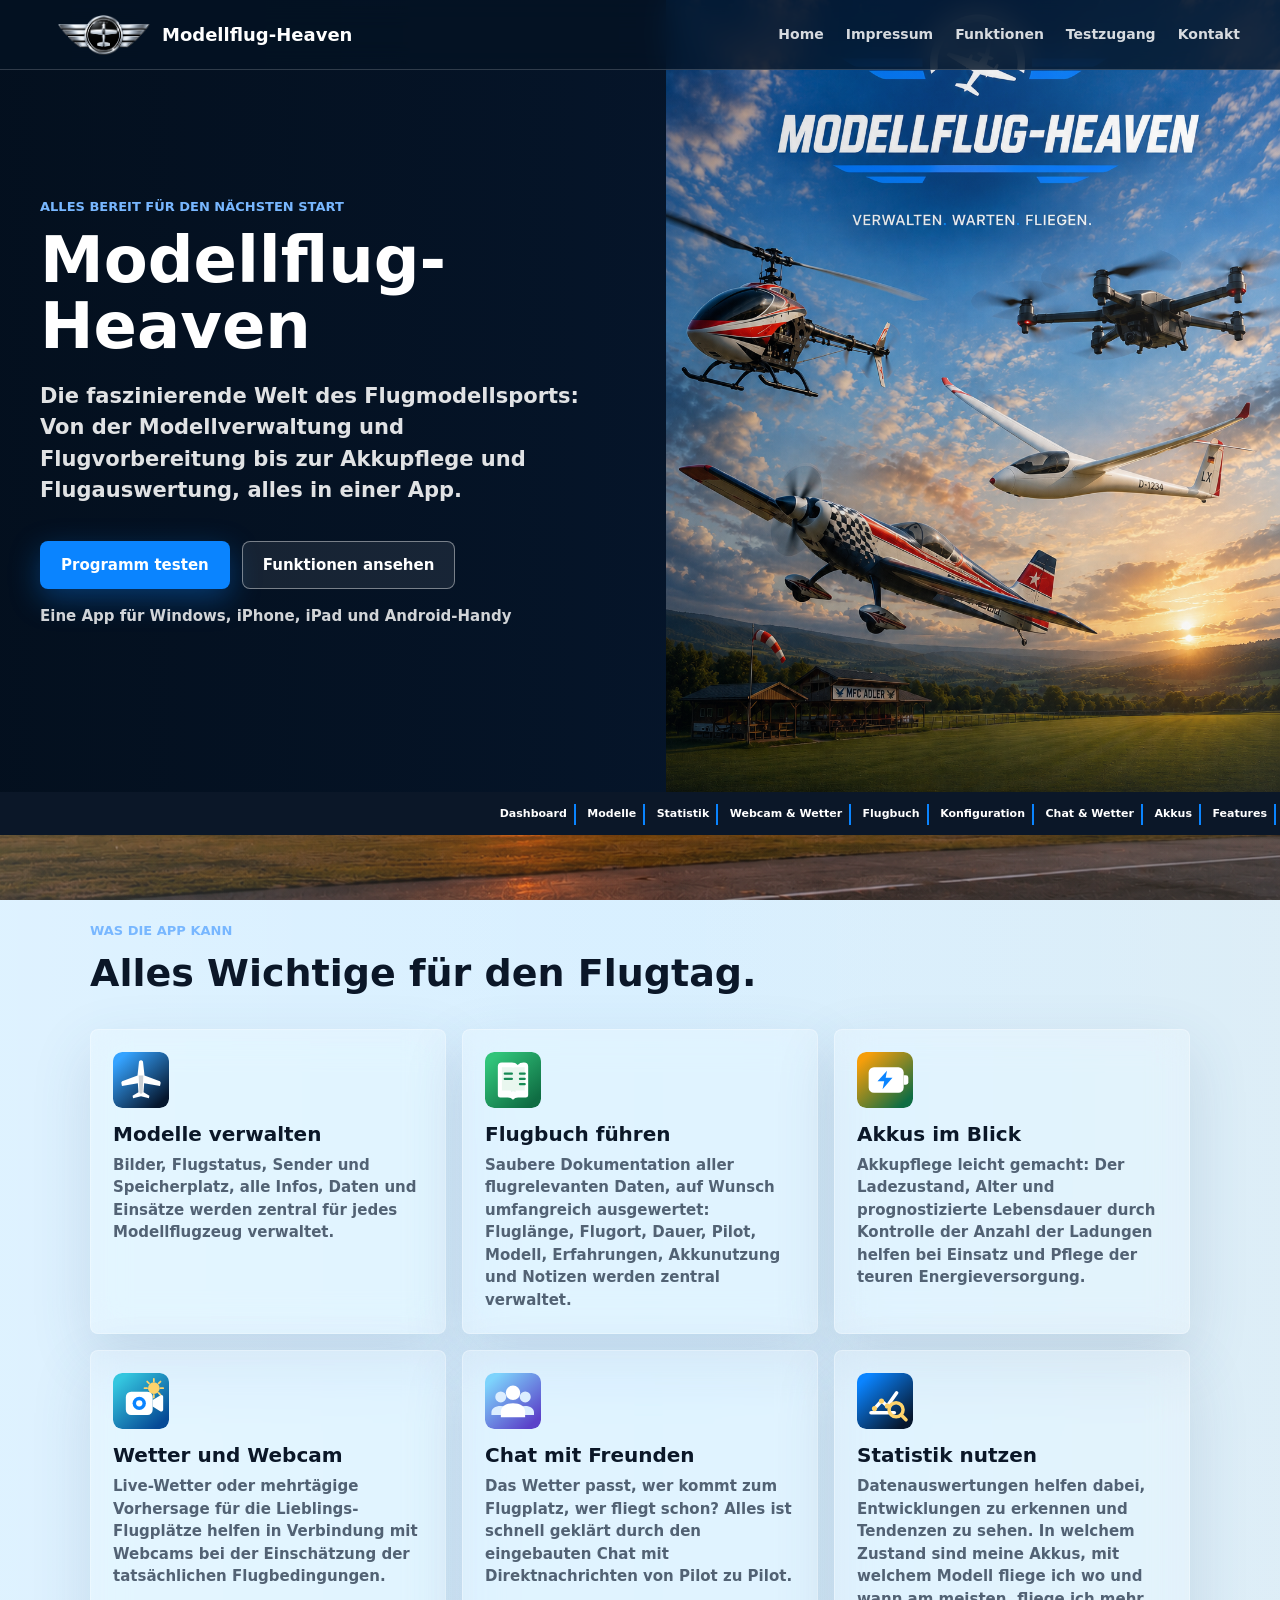
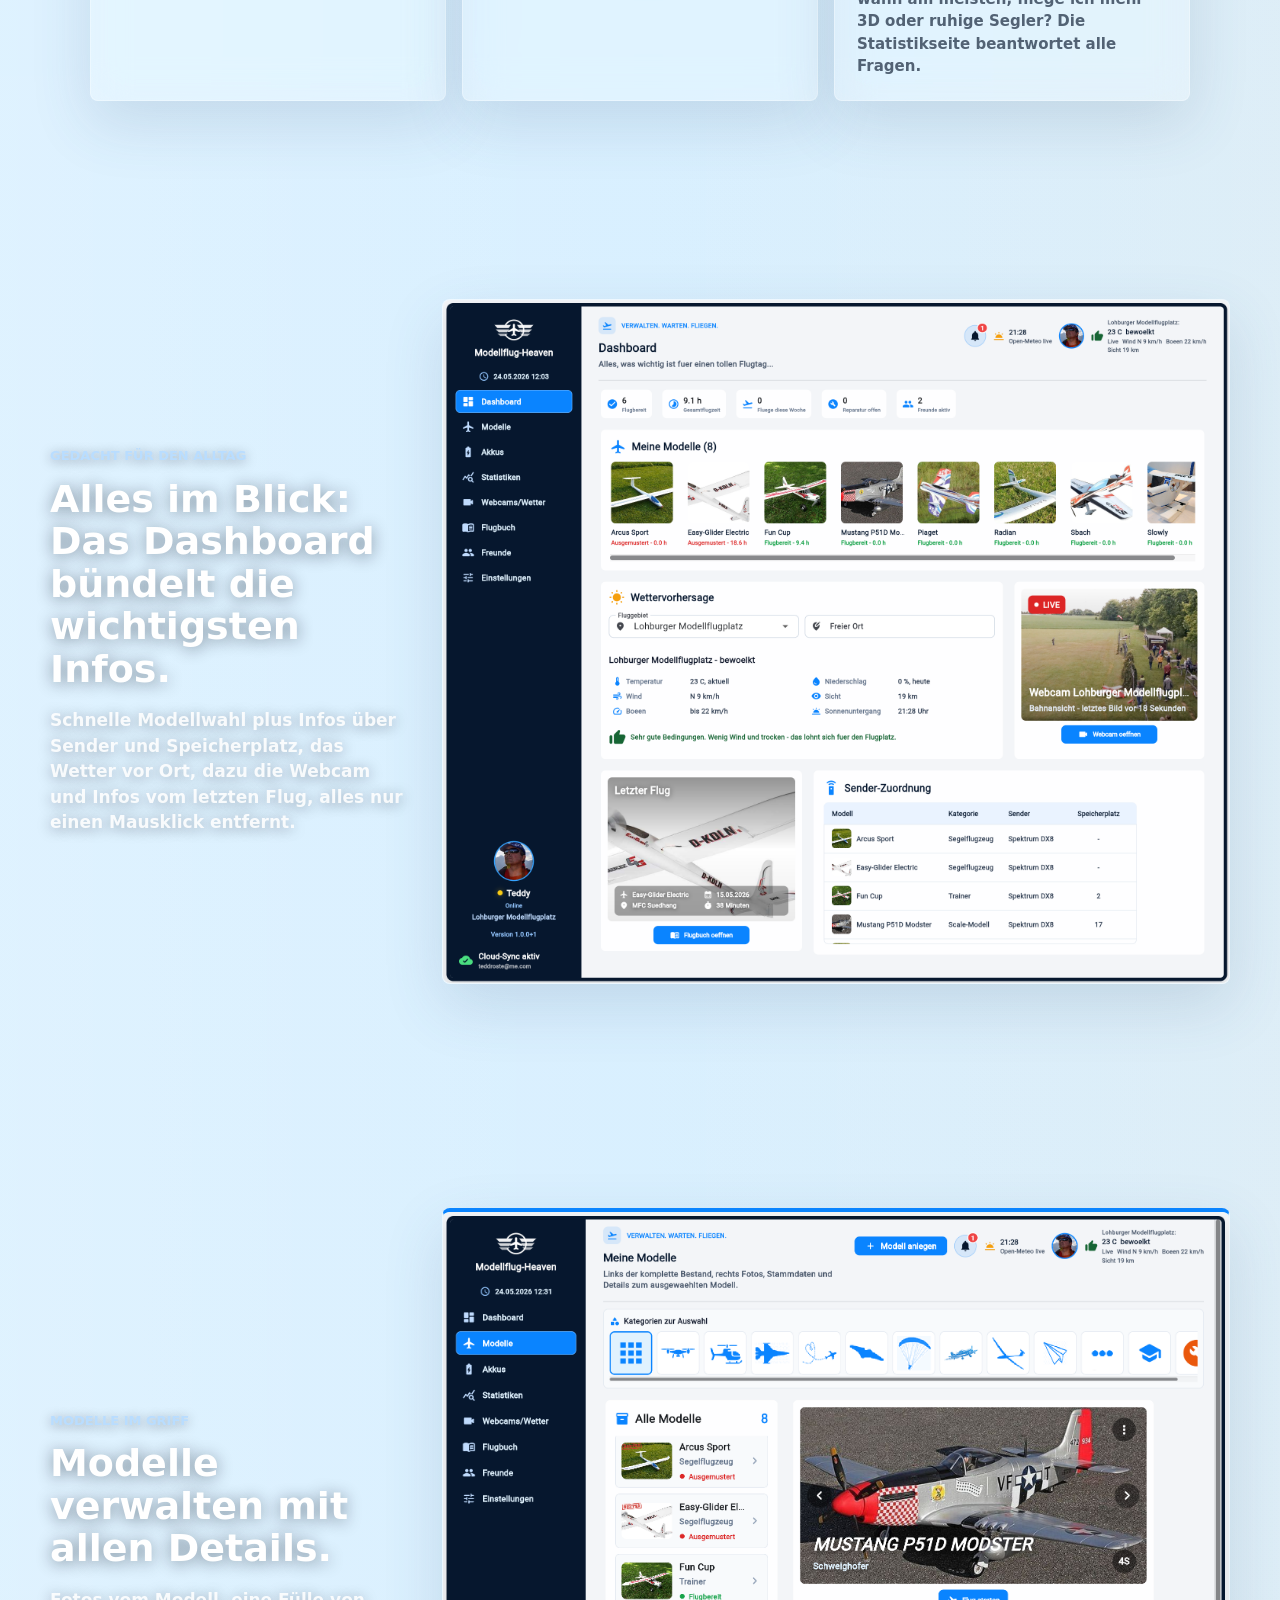
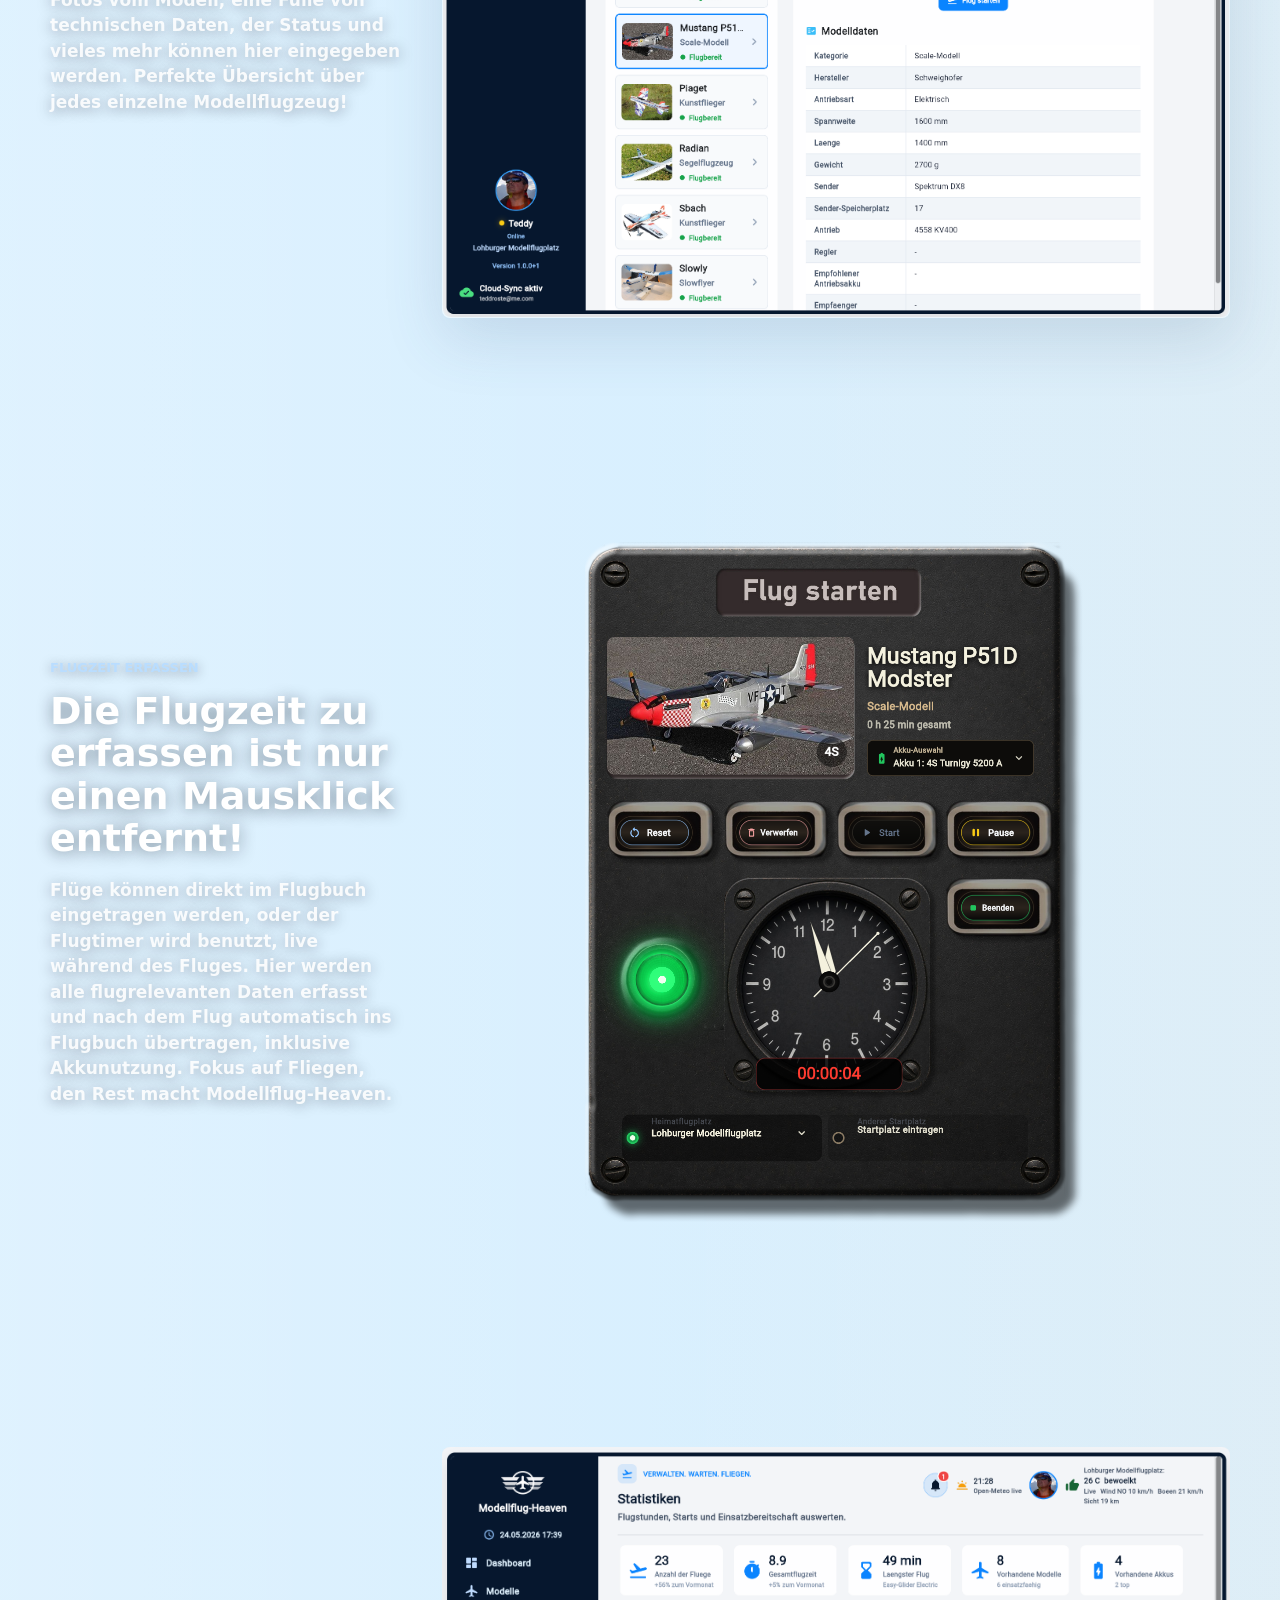
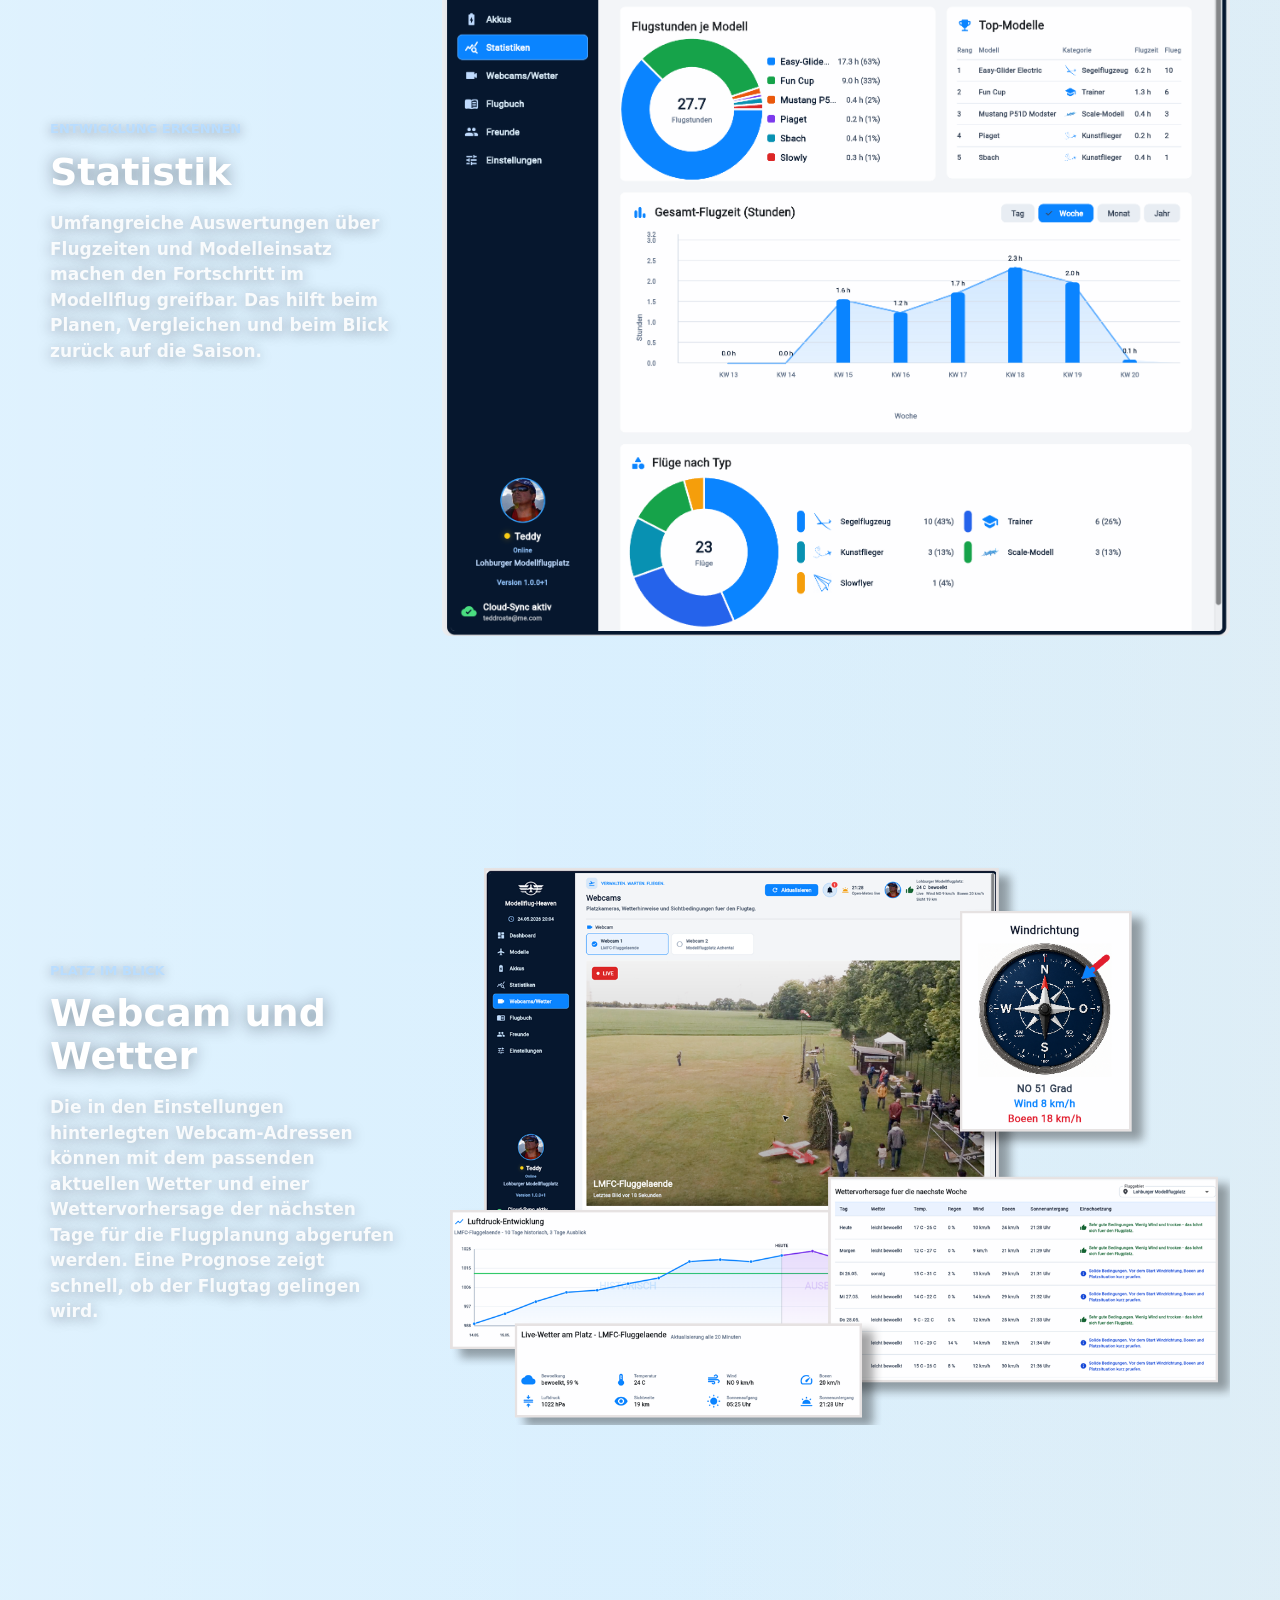
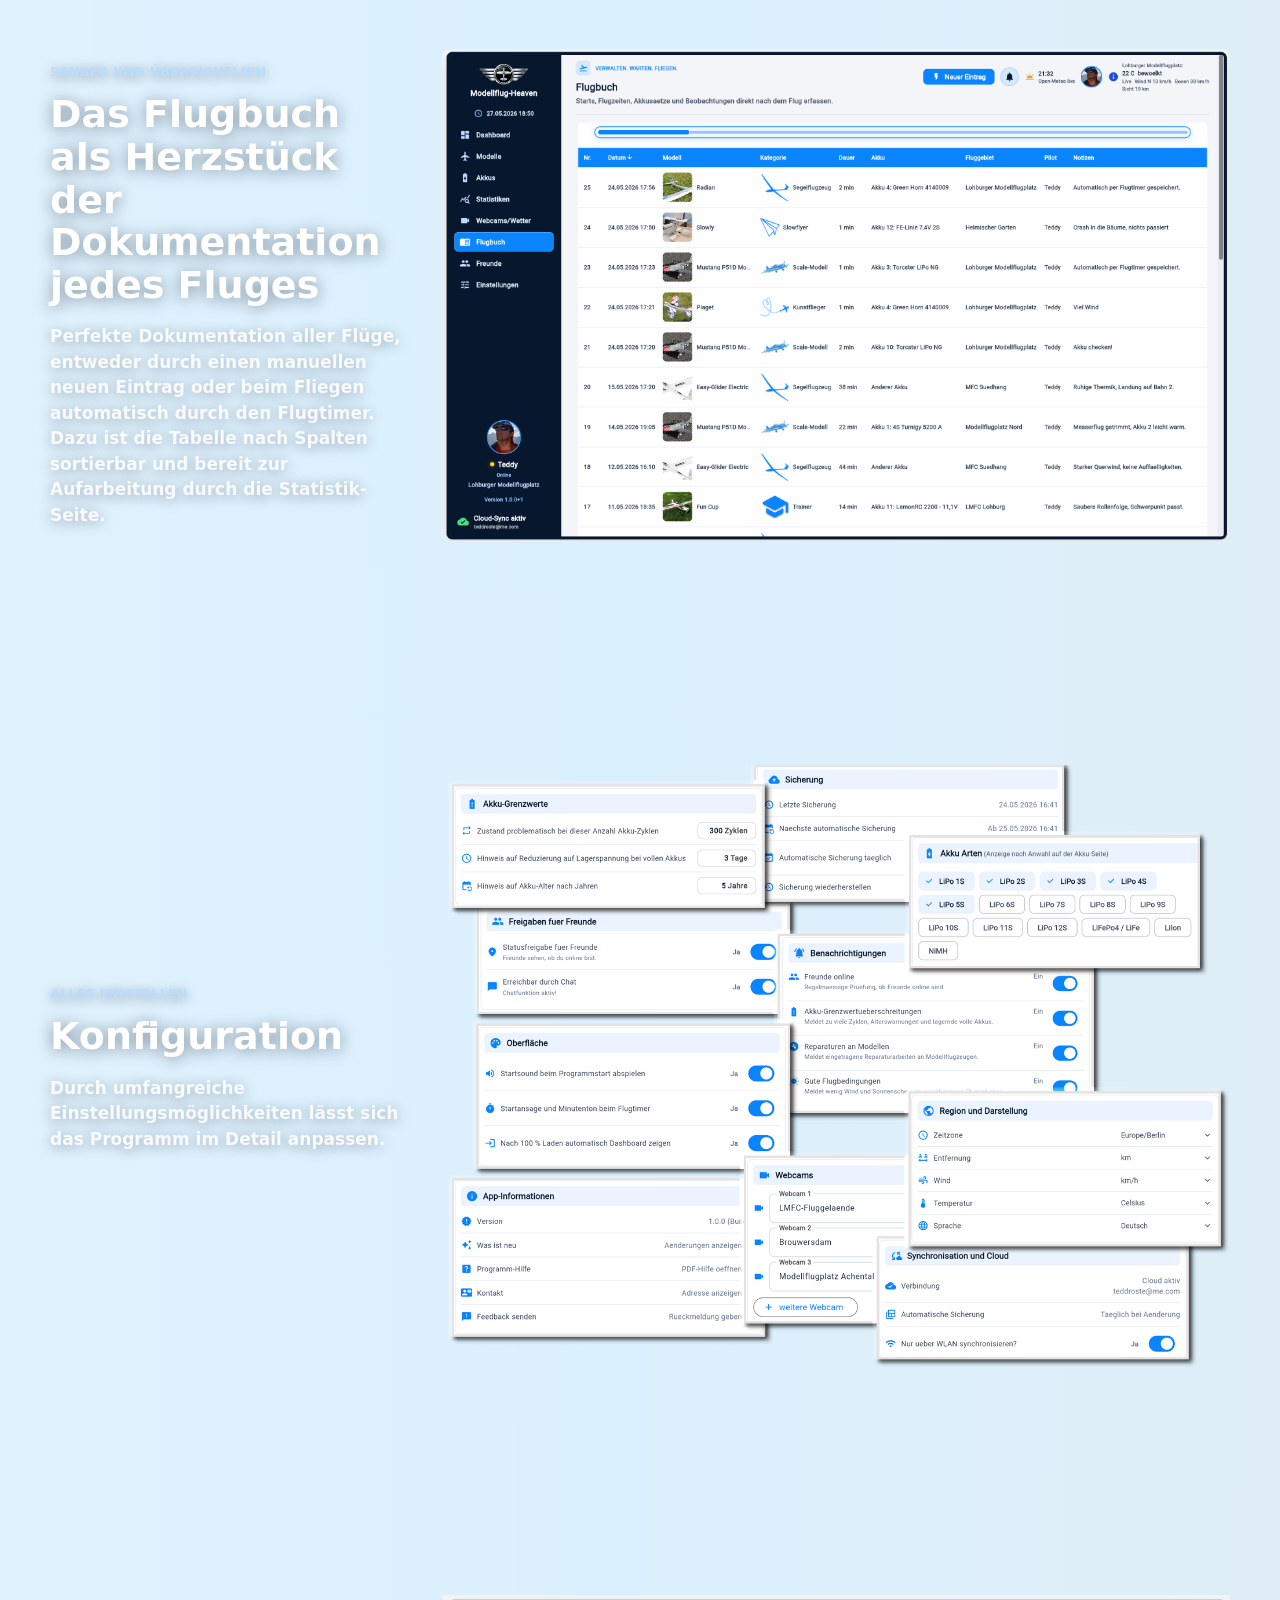
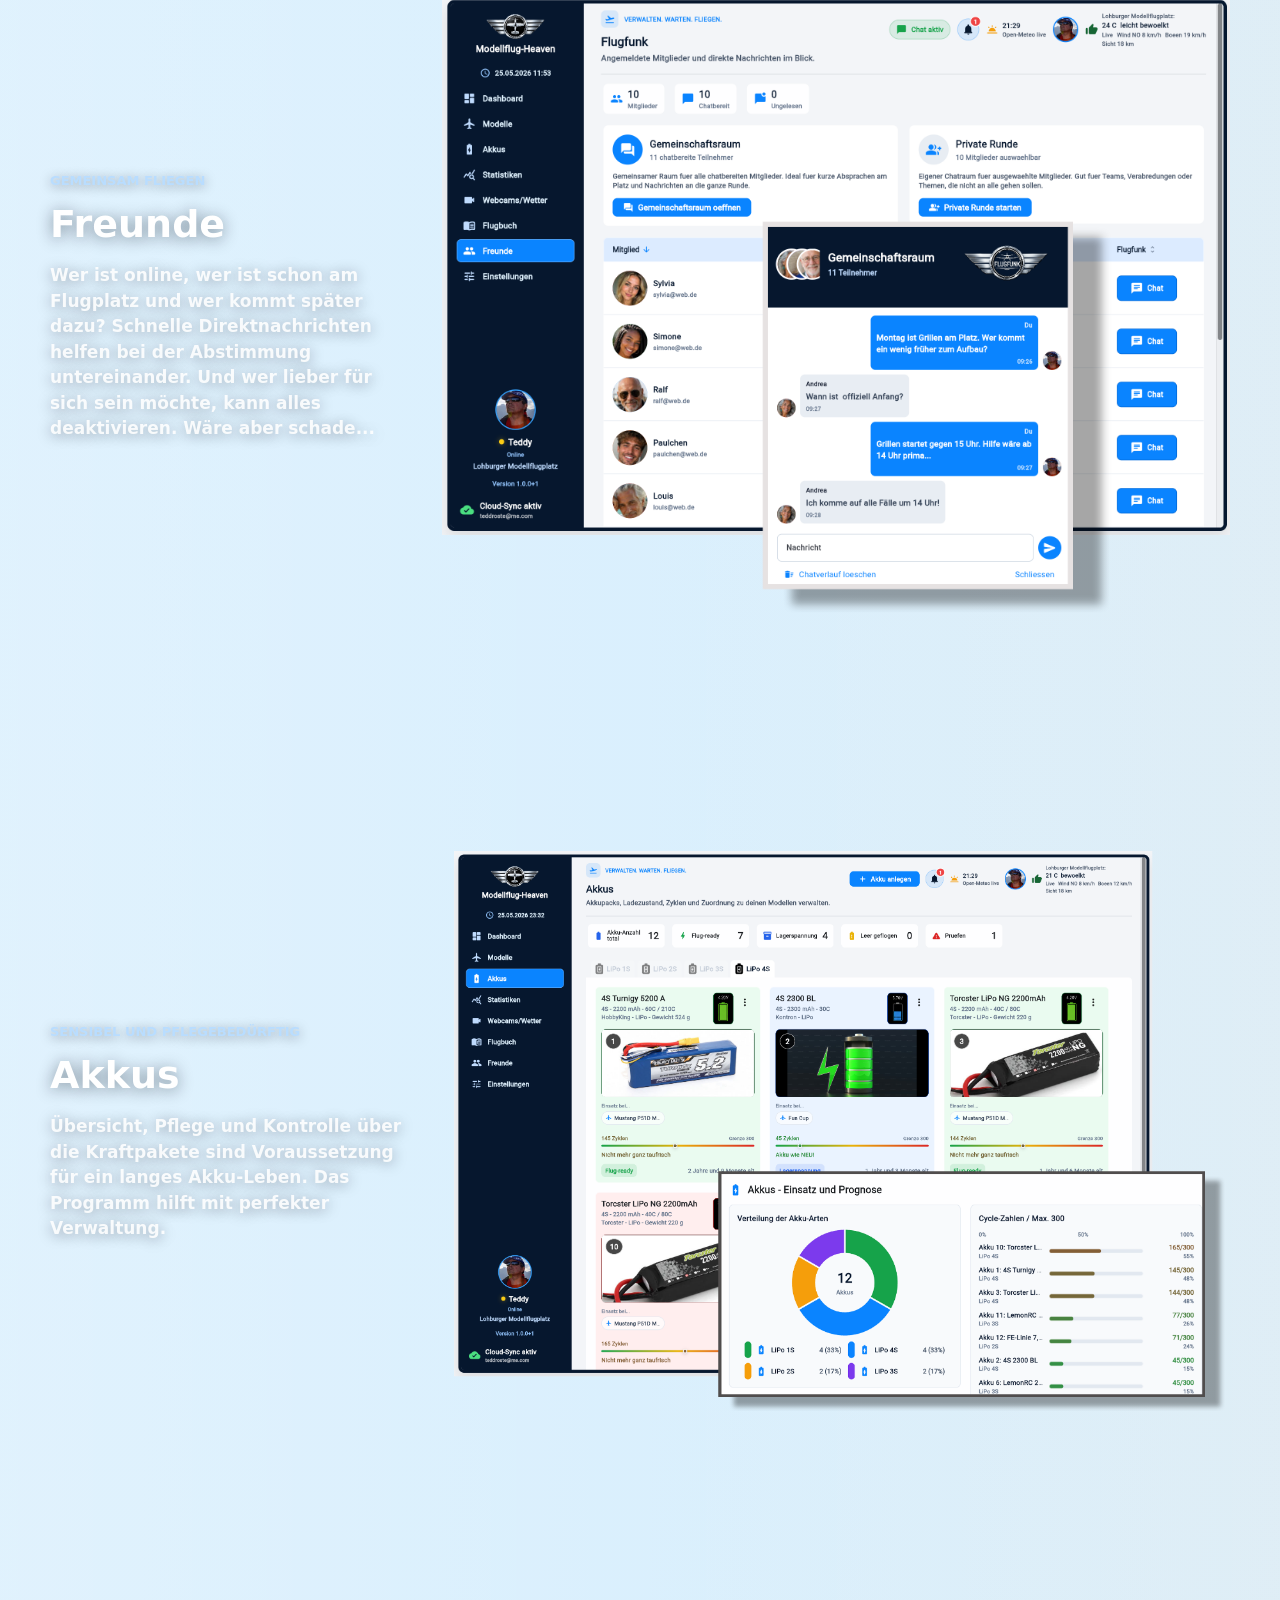
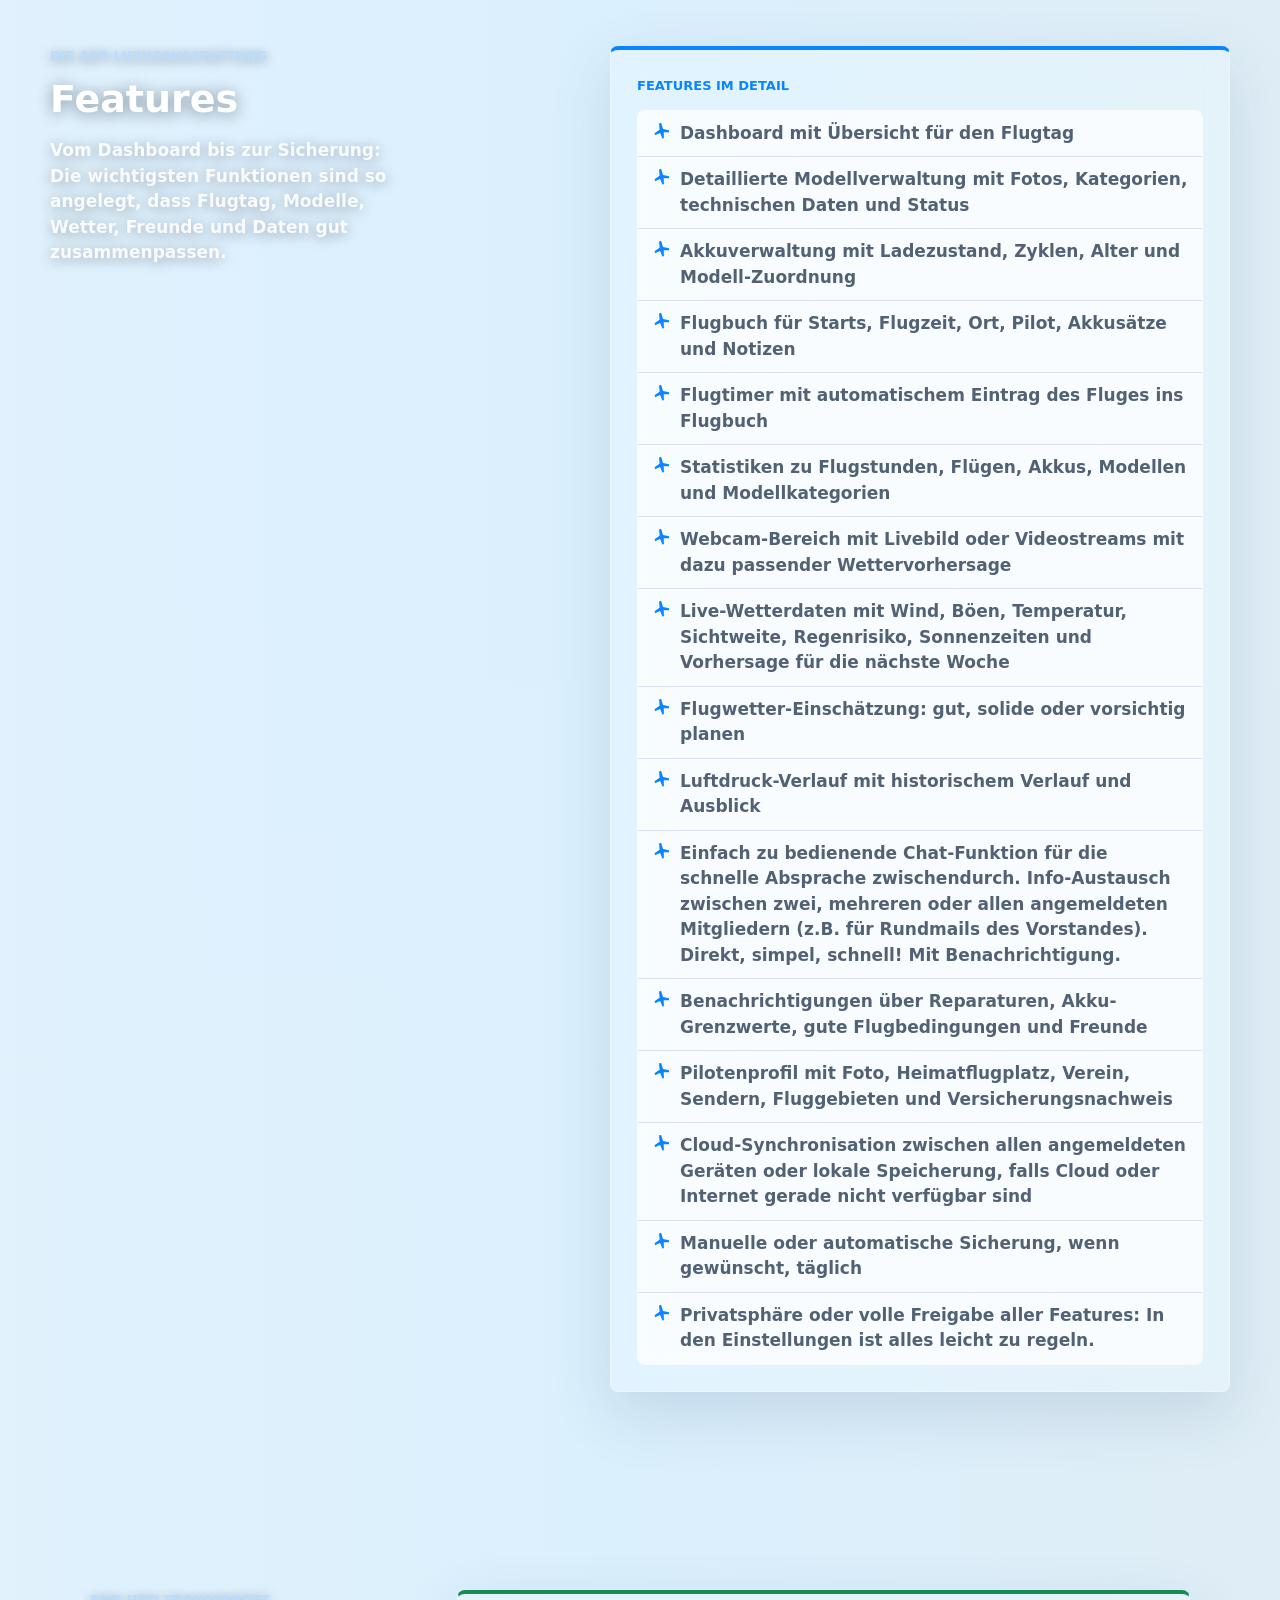
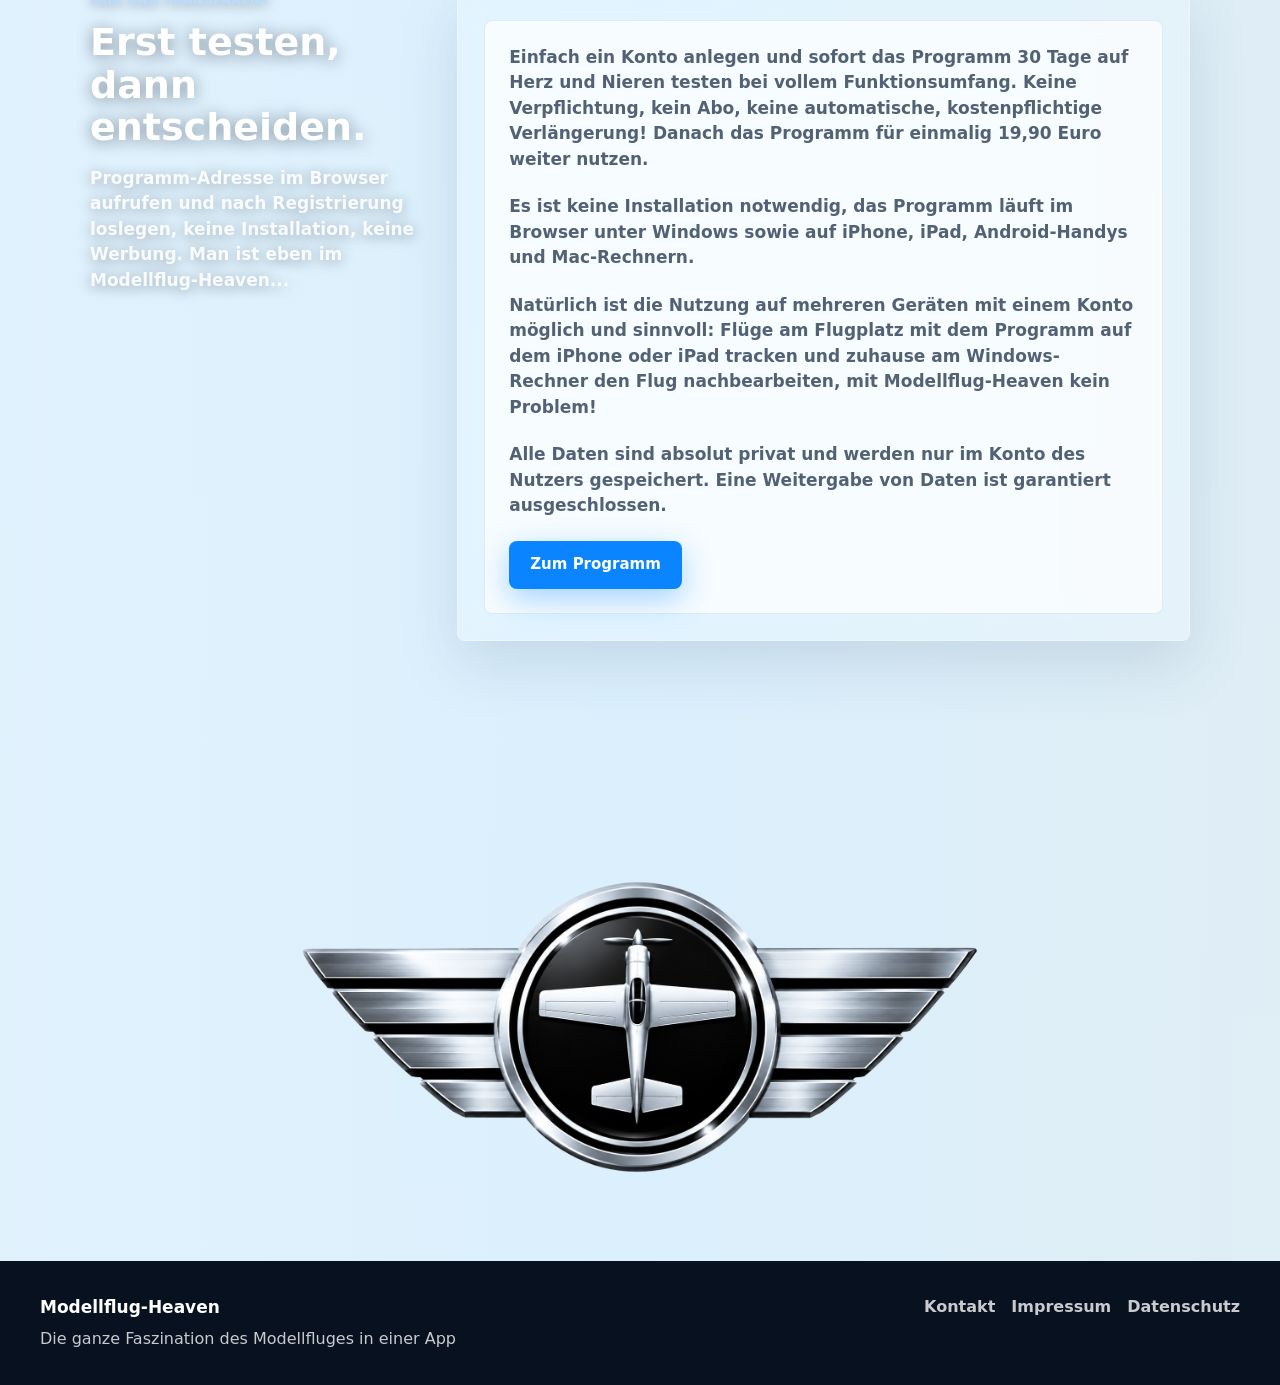
==== commit 2e3aa34d: "Sichere aktuellen Stand vor Veroeffentlichung" ====
--- a/homepage/index.html
+++ b/homepage/index.html
@@ -9,7 +9,7 @@
     >
     <title>Modellflug-Heaven</title>
     <link rel="icon" href="assets/favicon.png?v=2" type="image/png">
-    <link rel="stylesheet" href="styles.css?v=18">
+    <link rel="stylesheet" href="styles.css?v=21">
   </head>
   <body>
     <header class="site-header" aria-label="Hauptnavigation">
@@ -42,7 +42,7 @@
             Flugauswertung, alles in einer App.
           </p>
           <div class="hero-actions">
-            <a class="button primary" href="https://flugbuch.modellflug-heaven.de">
+            <a class="button primary" href="#testzugang">
               Programm testen
             </a>
             <a class="button secondary" href="#funktionen">Funktionen ansehen</a>
@@ -432,10 +432,10 @@
         </div>
       </section>
 
-      <section class="section split-section" id="testzugang">
+      <section class="section split-section" aria-labelledby="testzugang">
         <div class="access-copy">
           <p class="eyebrow">Fair und transparent</p>
-          <h2>Erst testen, dann entscheiden.</h2>
+          <h2 id="testzugang">Erst testen, dann entscheiden.</h2>
           <p>
             Programm-Adresse im Browser aufrufen und nach Registrierung
             loslegen, keine Installation, keine Werbung. Man ist eben im
@@ -468,7 +468,12 @@
               Nutzers gespeichert. Eine Weitergabe von Daten ist garantiert
               ausgeschlossen.
             </p>
-            <a class="button primary" href="https://flugbuch.modellflug-heaven.de">
+            <a
+              class="button primary"
+              href="https://modellflug-app.web.app"
+              target="_blank"
+              rel="noopener noreferrer"
+            >
               Zum Programm
             </a>
           </div>
@@ -497,6 +502,36 @@
     </footer>
     <script>
       (() => {
+        const scrollToHashTarget = () => {
+          const id = window.location.hash.slice(1);
+          if (!id) {
+            return;
+          }
+
+          const target = document.getElementById(decodeURIComponent(id));
+          if (!target) {
+            return;
+          }
+
+          const header = document.querySelector(".site-header");
+          const headerHeight = header ? header.getBoundingClientRect().height : 0;
+          const top = target.getBoundingClientRect().top + window.scrollY - headerHeight - 12;
+          window.scrollTo({
+            top: Math.max(0, top),
+            behavior: "auto"
+          });
+        };
+
+        const stabilizeHashScroll = () => {
+          scrollToHashTarget();
+          window.setTimeout(scrollToHashTarget, 150);
+          window.setTimeout(scrollToHashTarget, 500);
+          window.setTimeout(scrollToHashTarget, 1100);
+        };
+
+        window.addEventListener("hashchange", stabilizeHashScroll);
+        window.addEventListener("load", stabilizeHashScroll);
+
         const revealTexts = document.querySelectorAll([
           ".feature-card h3 + p",
           ".showcase-copy h2 + p",
--- a/homepage/styles.css
+++ b/homepage/styles.css
@@ -118,7 +118,8 @@
   align-items: center;
   background:
     linear-gradient(90deg, rgba(3, 14, 27, 0.82), rgba(3, 14, 27, 0.46) 36%, rgba(3, 14, 27, 0.10) 62%, rgba(255, 255, 255, 0.10)),
-    url("assets/landingpage_heaven.png") center / cover no-repeat;
+    url("assets/landingpage_heaven.png") right center / clamp(520px, 48vw, 760px) auto no-repeat;
+  background-color: #06172e;
   color: #ffffff;
 }
 
@@ -271,7 +272,8 @@
 #konfiguration,
 #chat-wetter,
 #akkus,
-#features {
+#features,
+#testzugang {
   scroll-margin-top: 82px;
 }
 
@@ -680,6 +682,7 @@
   width: min(620px, 100%);
   justify-self: end;
   overflow-x: auto;
+  -webkit-overflow-scrolling: touch;
 }
 
 .feature-table {
@@ -1035,6 +1038,23 @@
 }
 
 @media (max-width: 900px) {
+  body,
+  body.legal-page {
+    background-attachment: scroll, scroll, scroll;
+    background-position:
+      top center,
+      top center,
+      top center;
+    background-size:
+      auto,
+      auto,
+      100% auto;
+    background-repeat:
+      no-repeat,
+      no-repeat,
+      repeat-y;
+  }
+
   .site-header {
     position: absolute;
     padding: 14px 22px;
@@ -1055,7 +1075,8 @@
     align-items: flex-end;
     background:
       linear-gradient(180deg, rgba(3, 14, 27, 0.22), rgba(3, 14, 27, 0.86)),
-      url("assets/landingpage_heaven.png") center / cover no-repeat;
+      url("assets/landingpage_heaven.png") center top / contain no-repeat;
+    background-color: #06172e;
   }
 
   h1 {
@@ -1123,6 +1144,29 @@
 }
 
 @media (max-width: 620px) {
+  .feature-table-card {
+    overflow-x: visible;
+  }
+
+  .feature-table {
+    min-width: 0;
+    table-layout: fixed;
+  }
+
+  .feature-table td {
+    padding: 10px 12px 10px 36px;
+    font-size: 15px;
+    overflow-wrap: anywhere;
+    word-break: normal;
+    hyphens: auto;
+  }
+
+  .feature-table td::before {
+    left: 12px;
+    width: 14px;
+    height: 14px;
+  }
+
   .legal-card {
     padding: 24px 20px;
   }
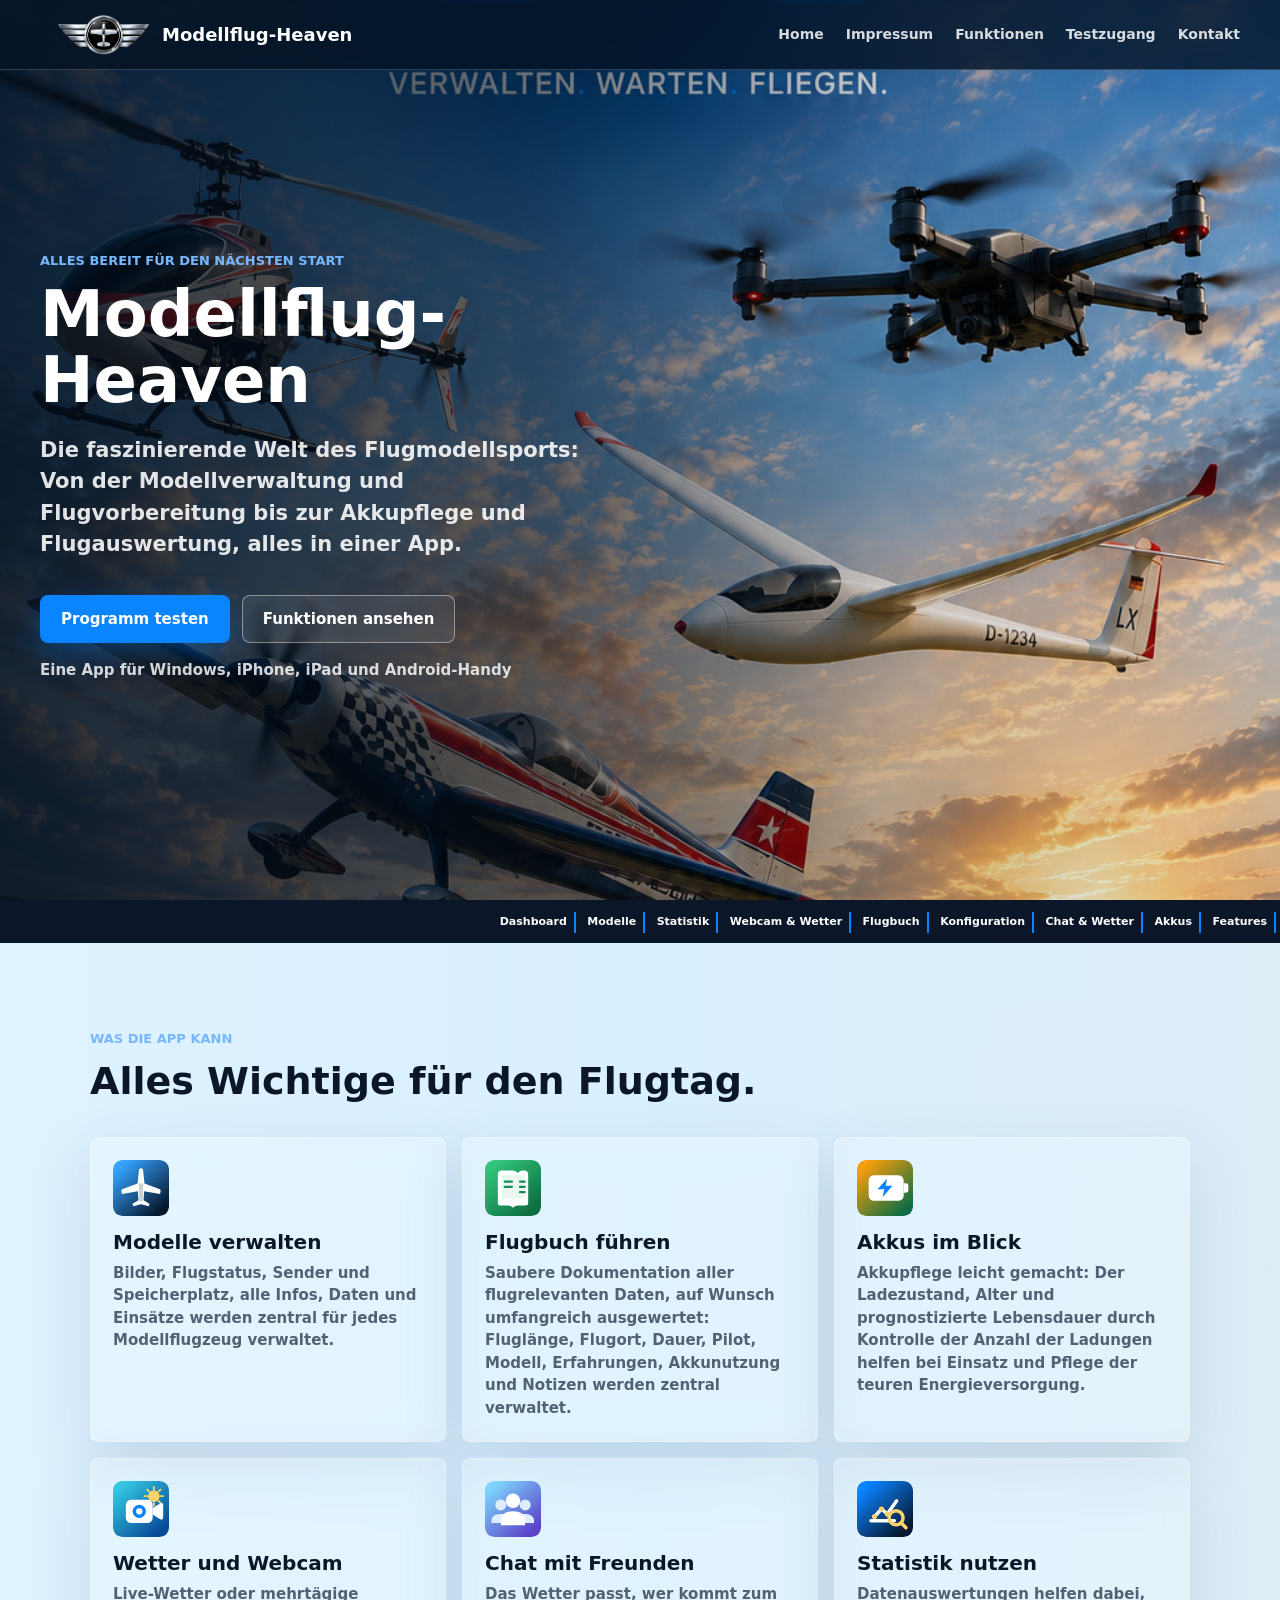
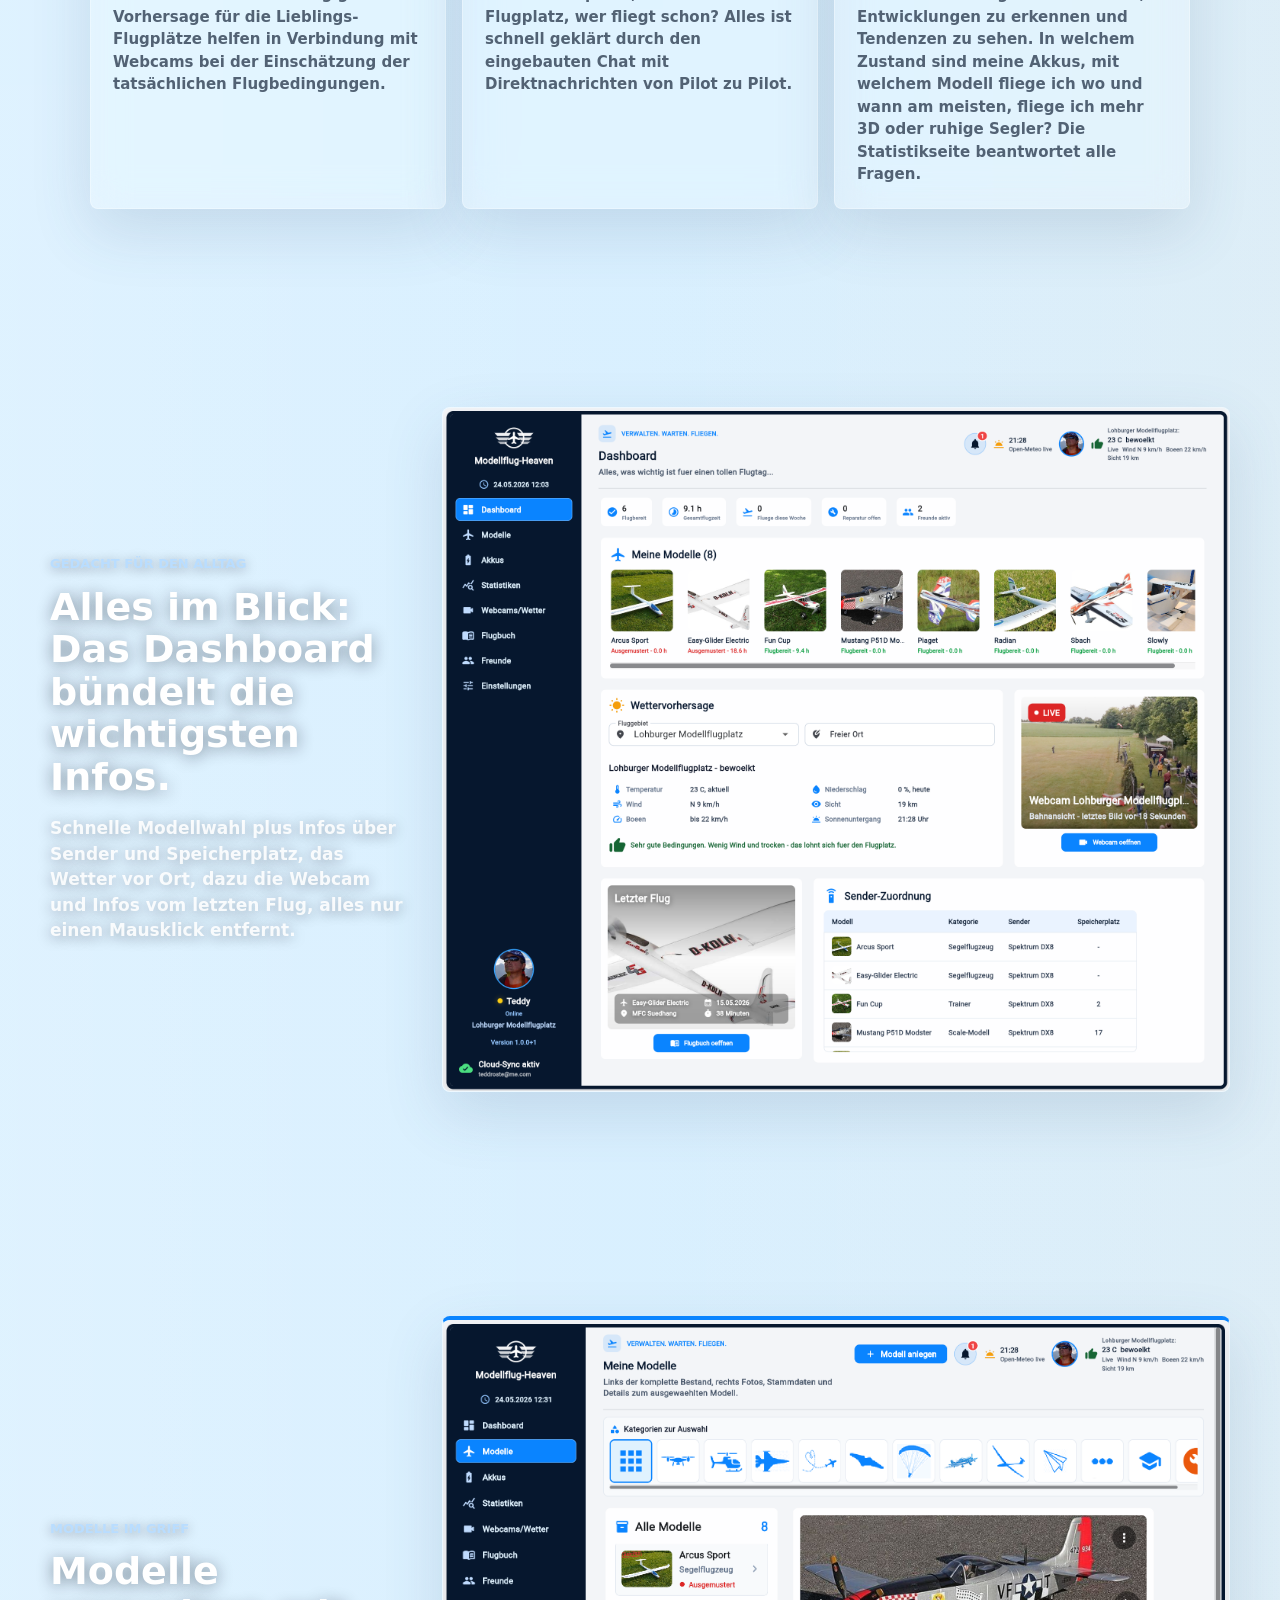
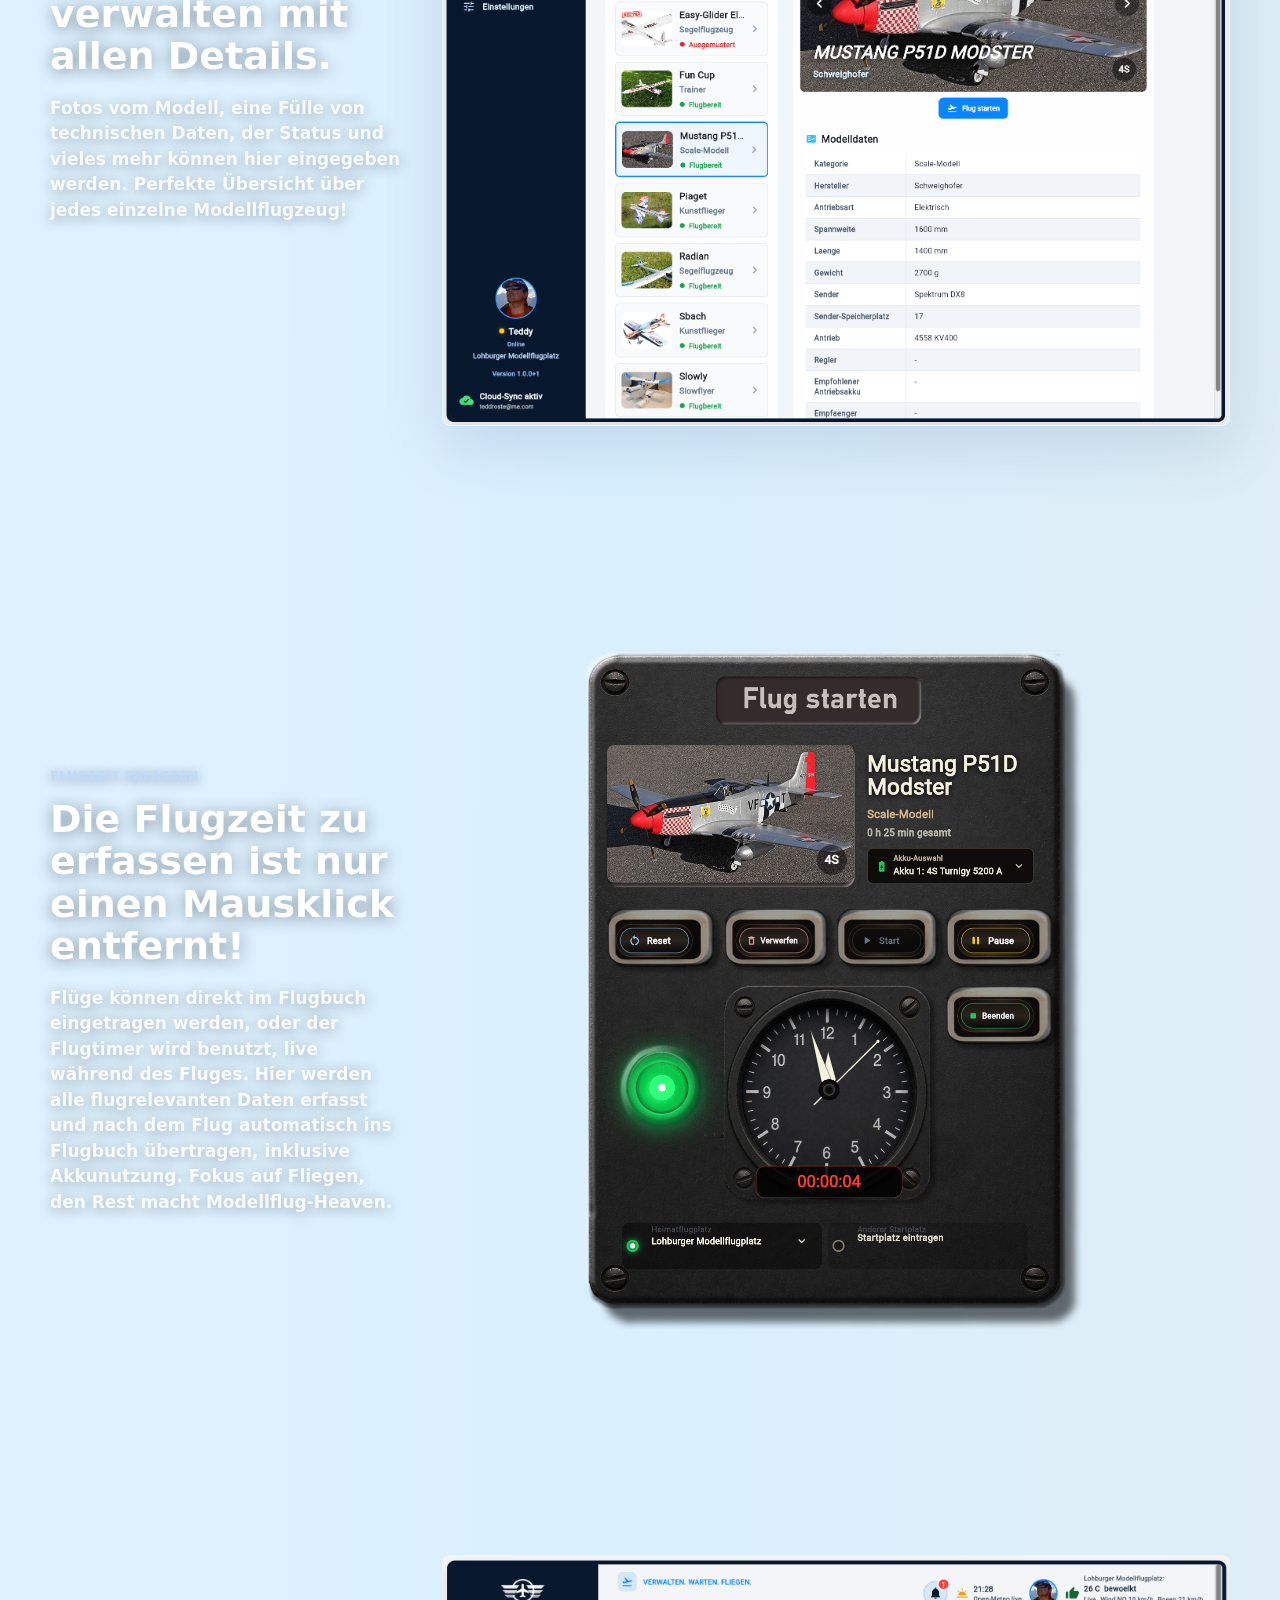
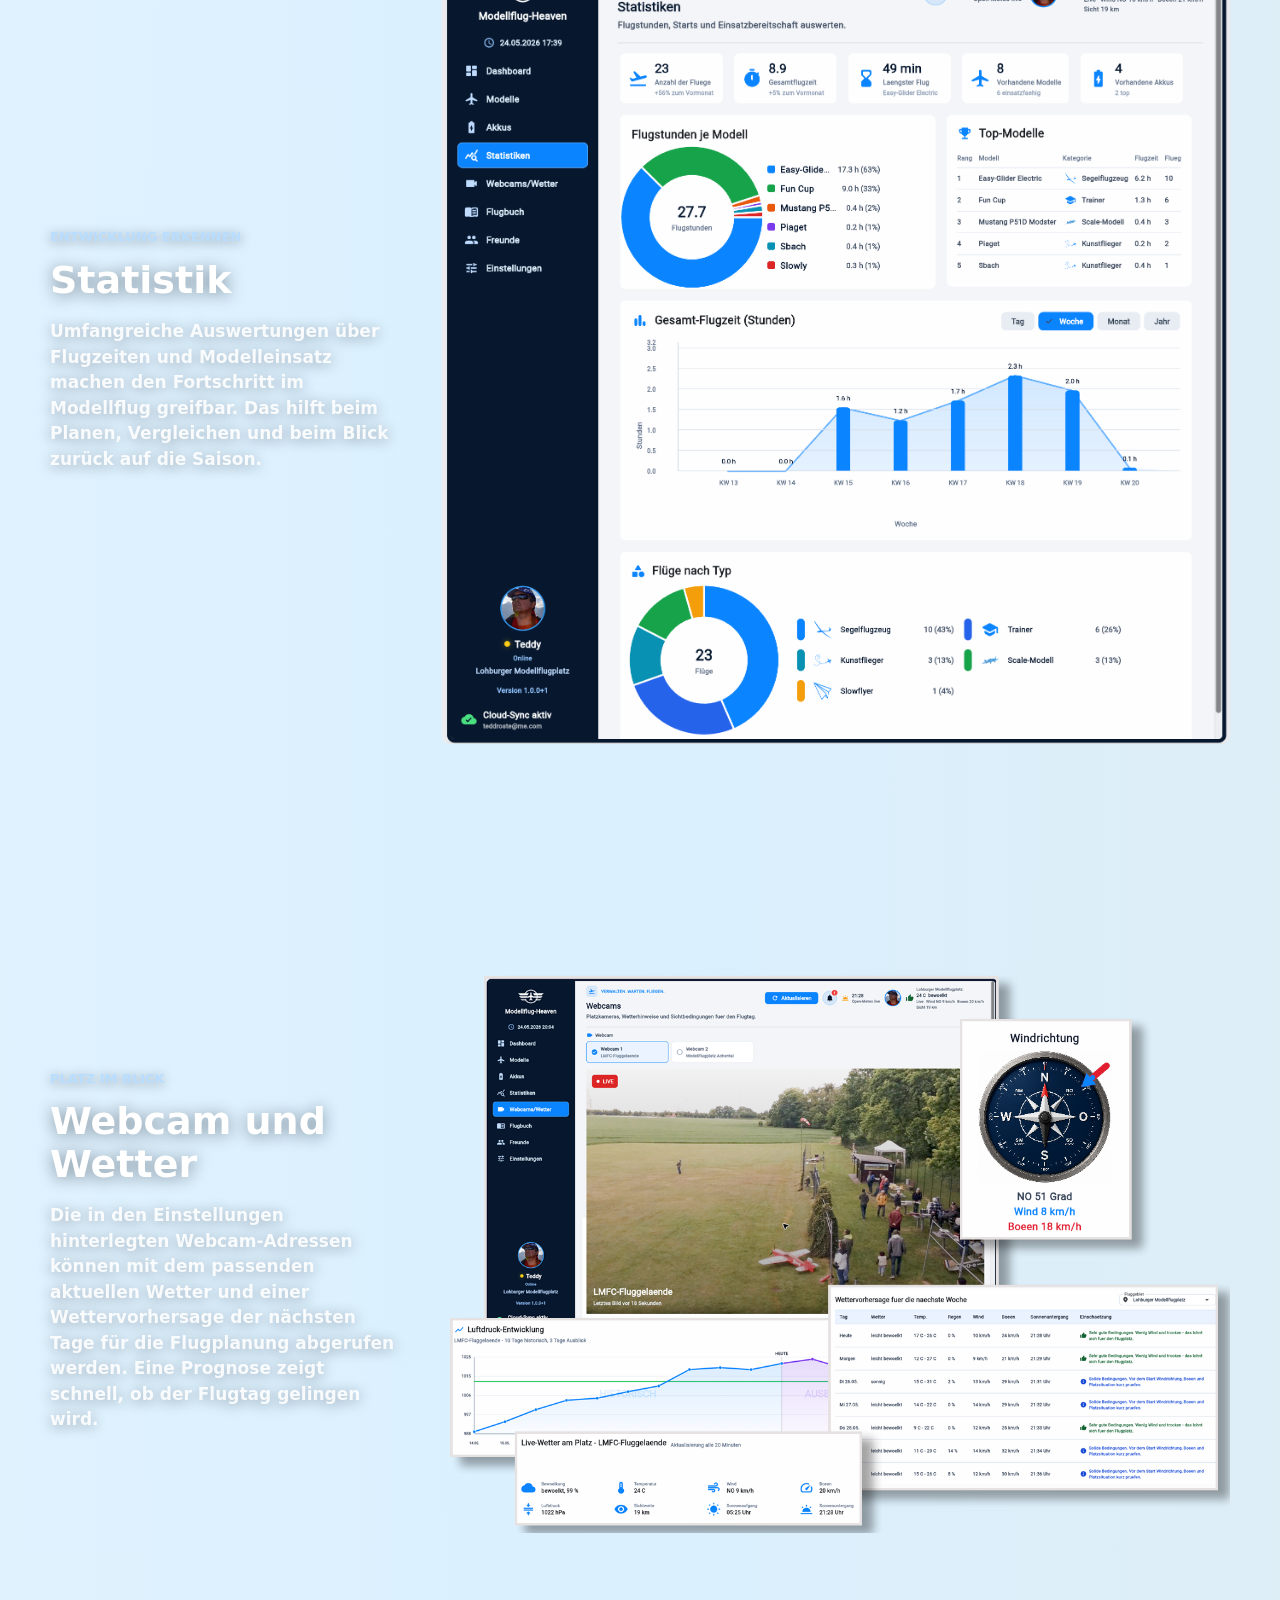
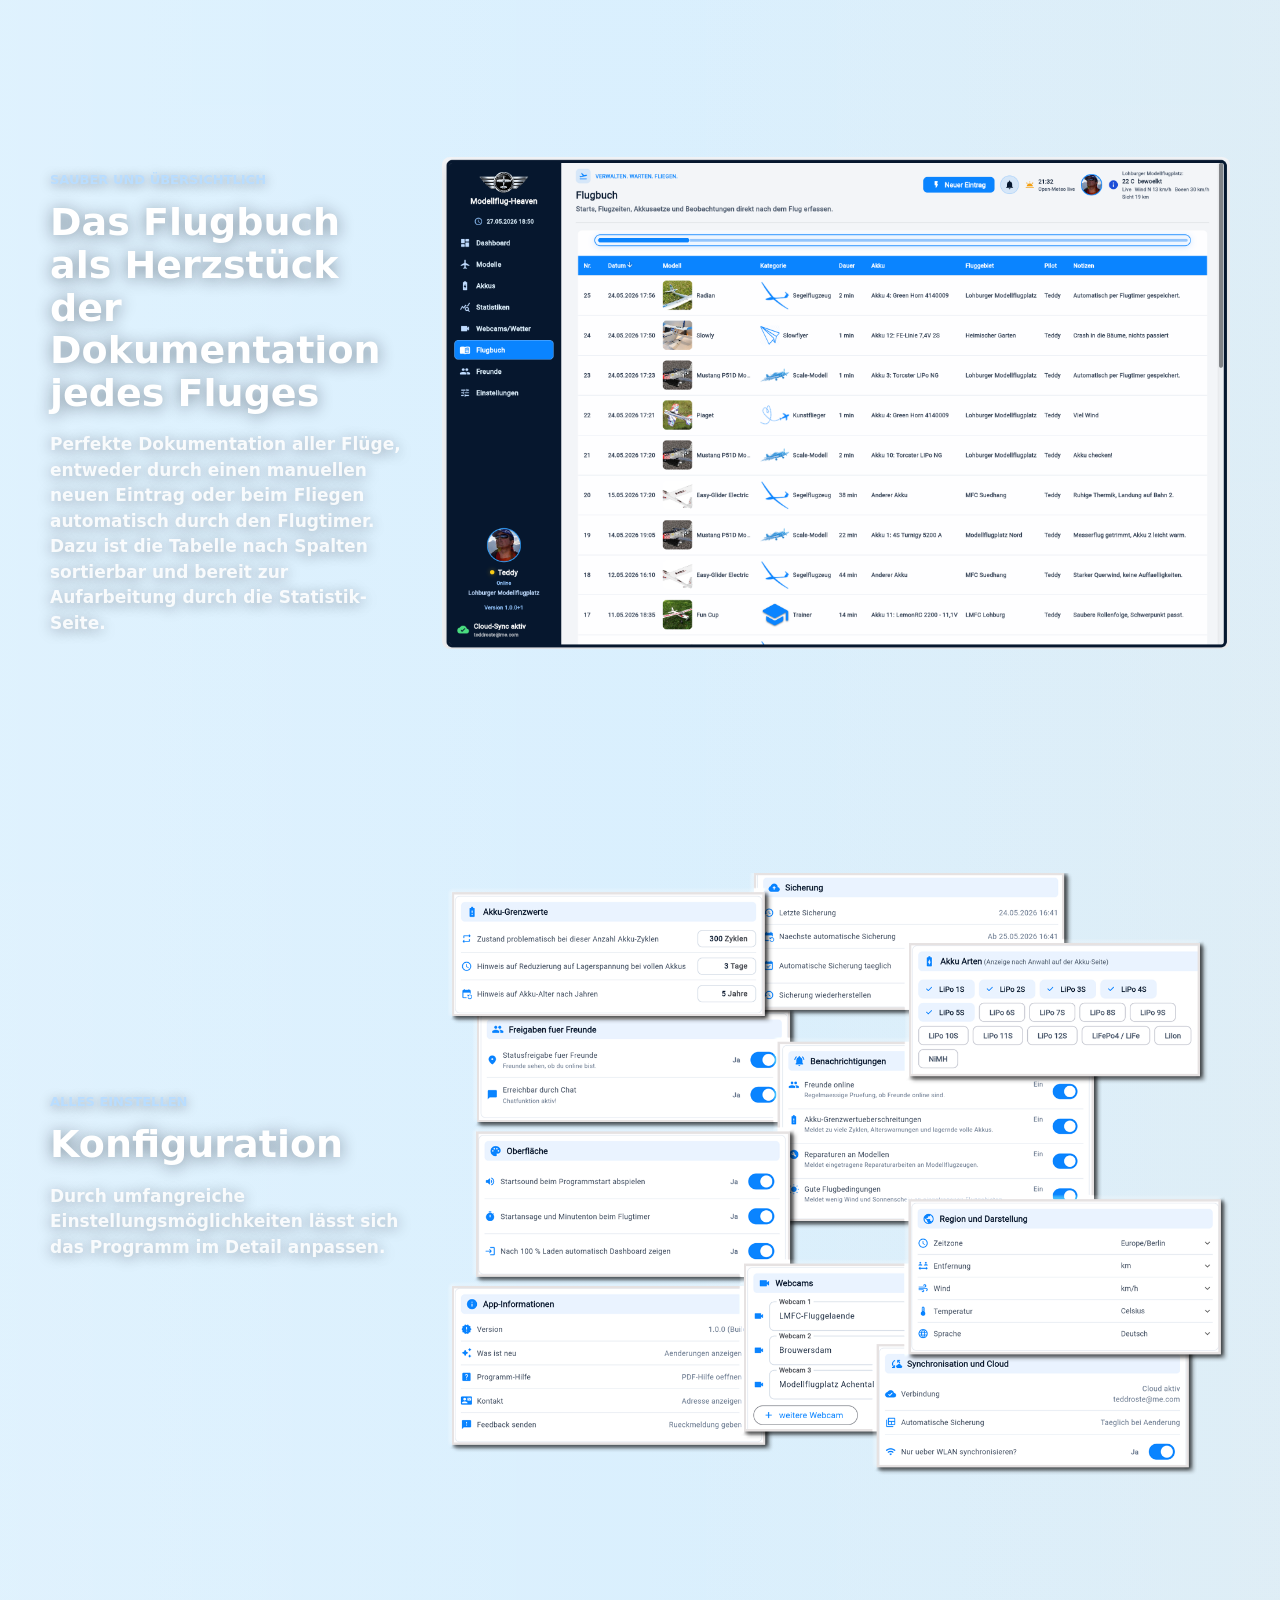
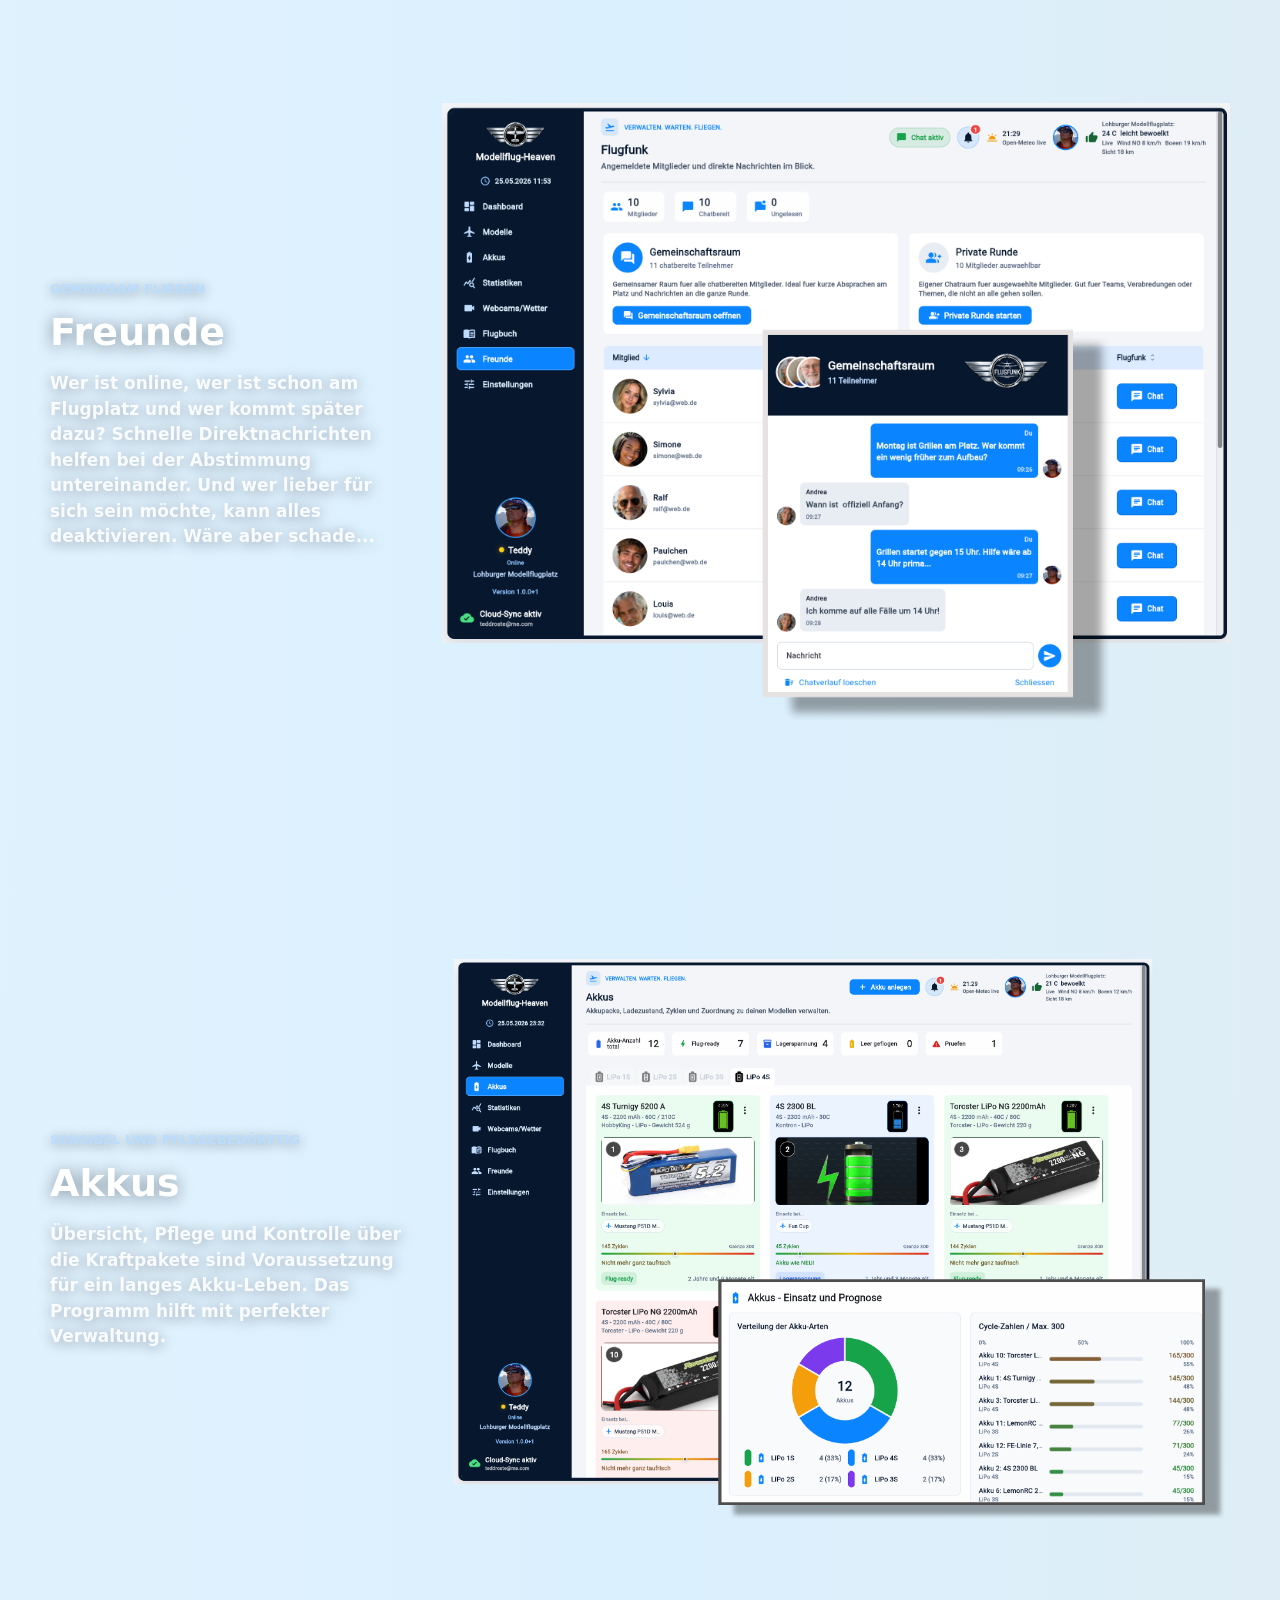
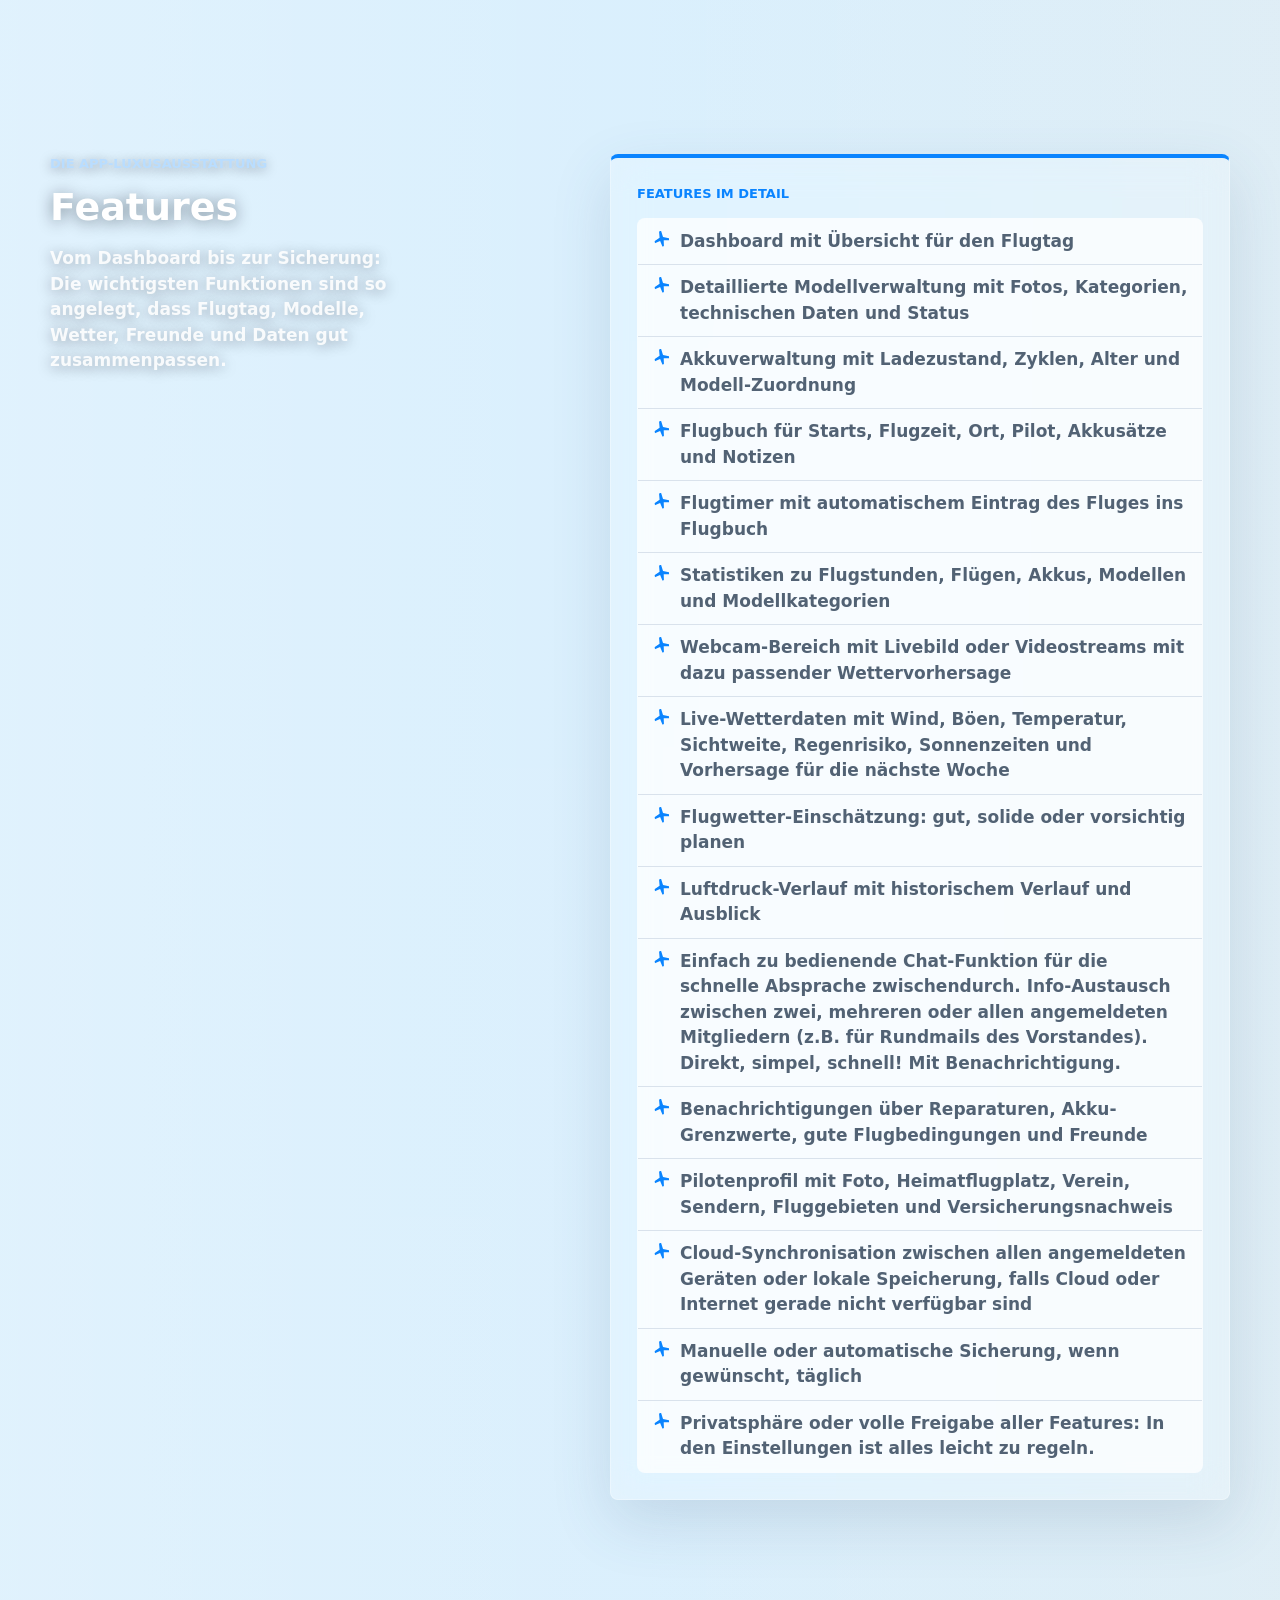
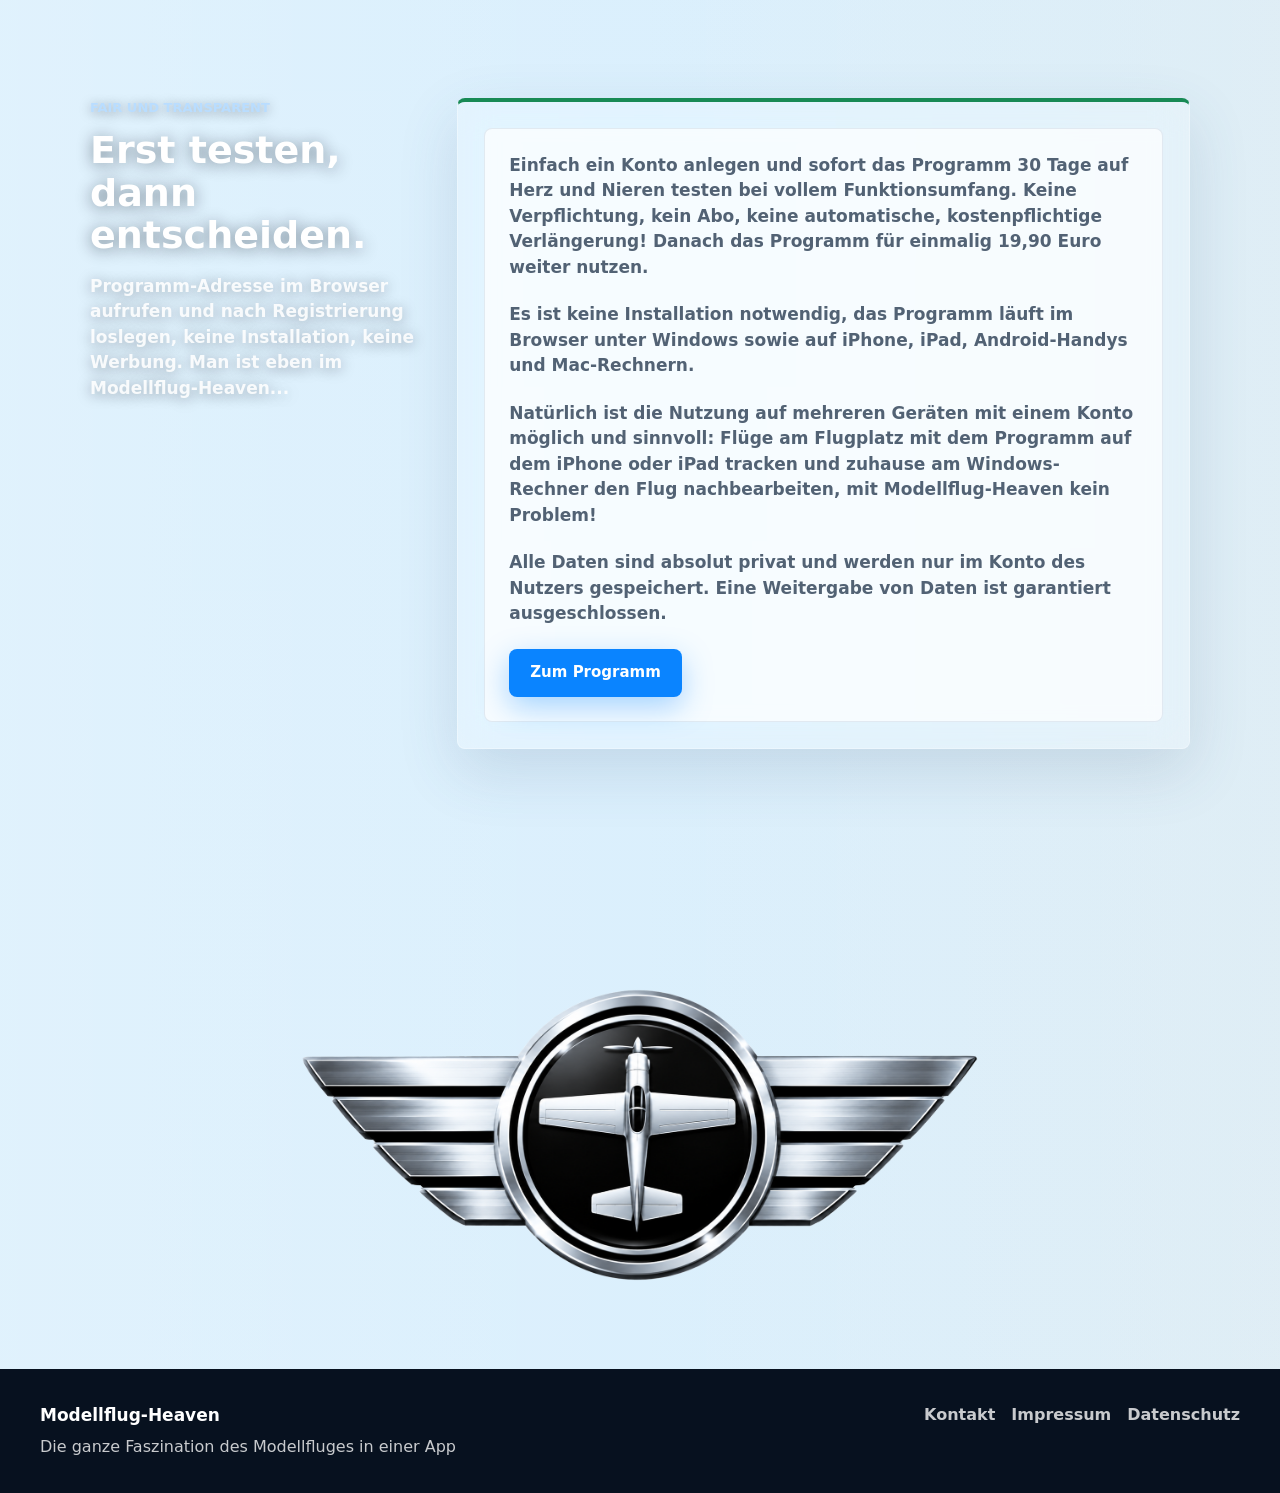
==== commit f2cbfc67: "Sichere Homepage und Mitgliederliste" ====
--- a/homepage/index.html
+++ b/homepage/index.html
@@ -9,7 +9,7 @@
     >
     <title>Modellflug-Heaven</title>
     <link rel="icon" href="assets/favicon.png?v=2" type="image/png">
-    <link rel="stylesheet" href="styles.css?v=21">
+    <link rel="stylesheet" href="styles.css?v=23">
   </head>
   <body>
     <header class="site-header" aria-label="Hauptnavigation">
--- a/homepage/styles.css
+++ b/homepage/styles.css
@@ -32,9 +32,9 @@
   min-height: 100vh;
   background-color: #d7efff;
   background:
-    linear-gradient(180deg, #ffffff 0 47rem, rgba(255, 255, 255, 0.04) 47rem, rgba(255, 244, 230, 0.10) 100%),
+    linear-gradient(180deg, rgba(255, 255, 255, 0.16), rgba(255, 255, 255, 0.04) 47rem, rgba(255, 244, 230, 0.10) 100%),
     linear-gradient(90deg, rgba(255, 255, 255, 0.16), rgba(255, 255, 255, 0.00) 50%, rgba(255, 221, 188, 0.12)),
-    url("assets/background_02.png") center center / cover fixed no-repeat;
+    url("assets/background_02.png") center top / cover fixed no-repeat;
   font-family:
     Inter, ui-sans-serif, system-ui, -apple-system, BlinkMacSystemFont, "Segoe UI",
     sans-serif;
@@ -47,7 +47,7 @@
   background:
     linear-gradient(180deg, rgba(215, 239, 255, 0.84), rgba(255, 244, 230, 0.58)),
     linear-gradient(90deg, rgba(255, 255, 255, 0.48), rgba(255, 255, 255, 0.12) 55%, rgba(255, 221, 188, 0.24)),
-    url("assets/background_02.png") center center / cover fixed no-repeat;
+    url("assets/background_02.png") center top / cover fixed no-repeat;
 }
 
 a {
@@ -112,13 +112,14 @@
 }
 
 .hero {
-  min-height: min(860px, 88vh);
+  min-height: 100vh;
+  min-height: 100svh;
   padding: 120px 40px 88px;
   display: flex;
   align-items: center;
   background:
-    linear-gradient(90deg, rgba(3, 14, 27, 0.82), rgba(3, 14, 27, 0.46) 36%, rgba(3, 14, 27, 0.10) 62%, rgba(255, 255, 255, 0.10)),
-    url("assets/landingpage_heaven.png") right center / clamp(520px, 48vw, 760px) auto no-repeat;
+    linear-gradient(90deg, rgba(3, 14, 27, 0.84), rgba(3, 14, 27, 0.58) 42%, rgba(3, 14, 27, 0.18) 70%, rgba(3, 14, 27, 0.06)),
+    url("assets/landingpage_heaven.png") center center / cover no-repeat;
   background-color: #06172e;
   color: #ffffff;
 }
@@ -1070,12 +1071,13 @@
   }
 
   .hero {
-    min-height: 760px;
+    min-height: 100vh;
+    min-height: 100svh;
     padding: 120px 22px 64px;
     align-items: flex-end;
     background:
       linear-gradient(180deg, rgba(3, 14, 27, 0.22), rgba(3, 14, 27, 0.86)),
-      url("assets/landingpage_heaven.png") center top / contain no-repeat;
+      url("assets/landingpage_heaven.png") center top / cover no-repeat;
     background-color: #06172e;
   }
 
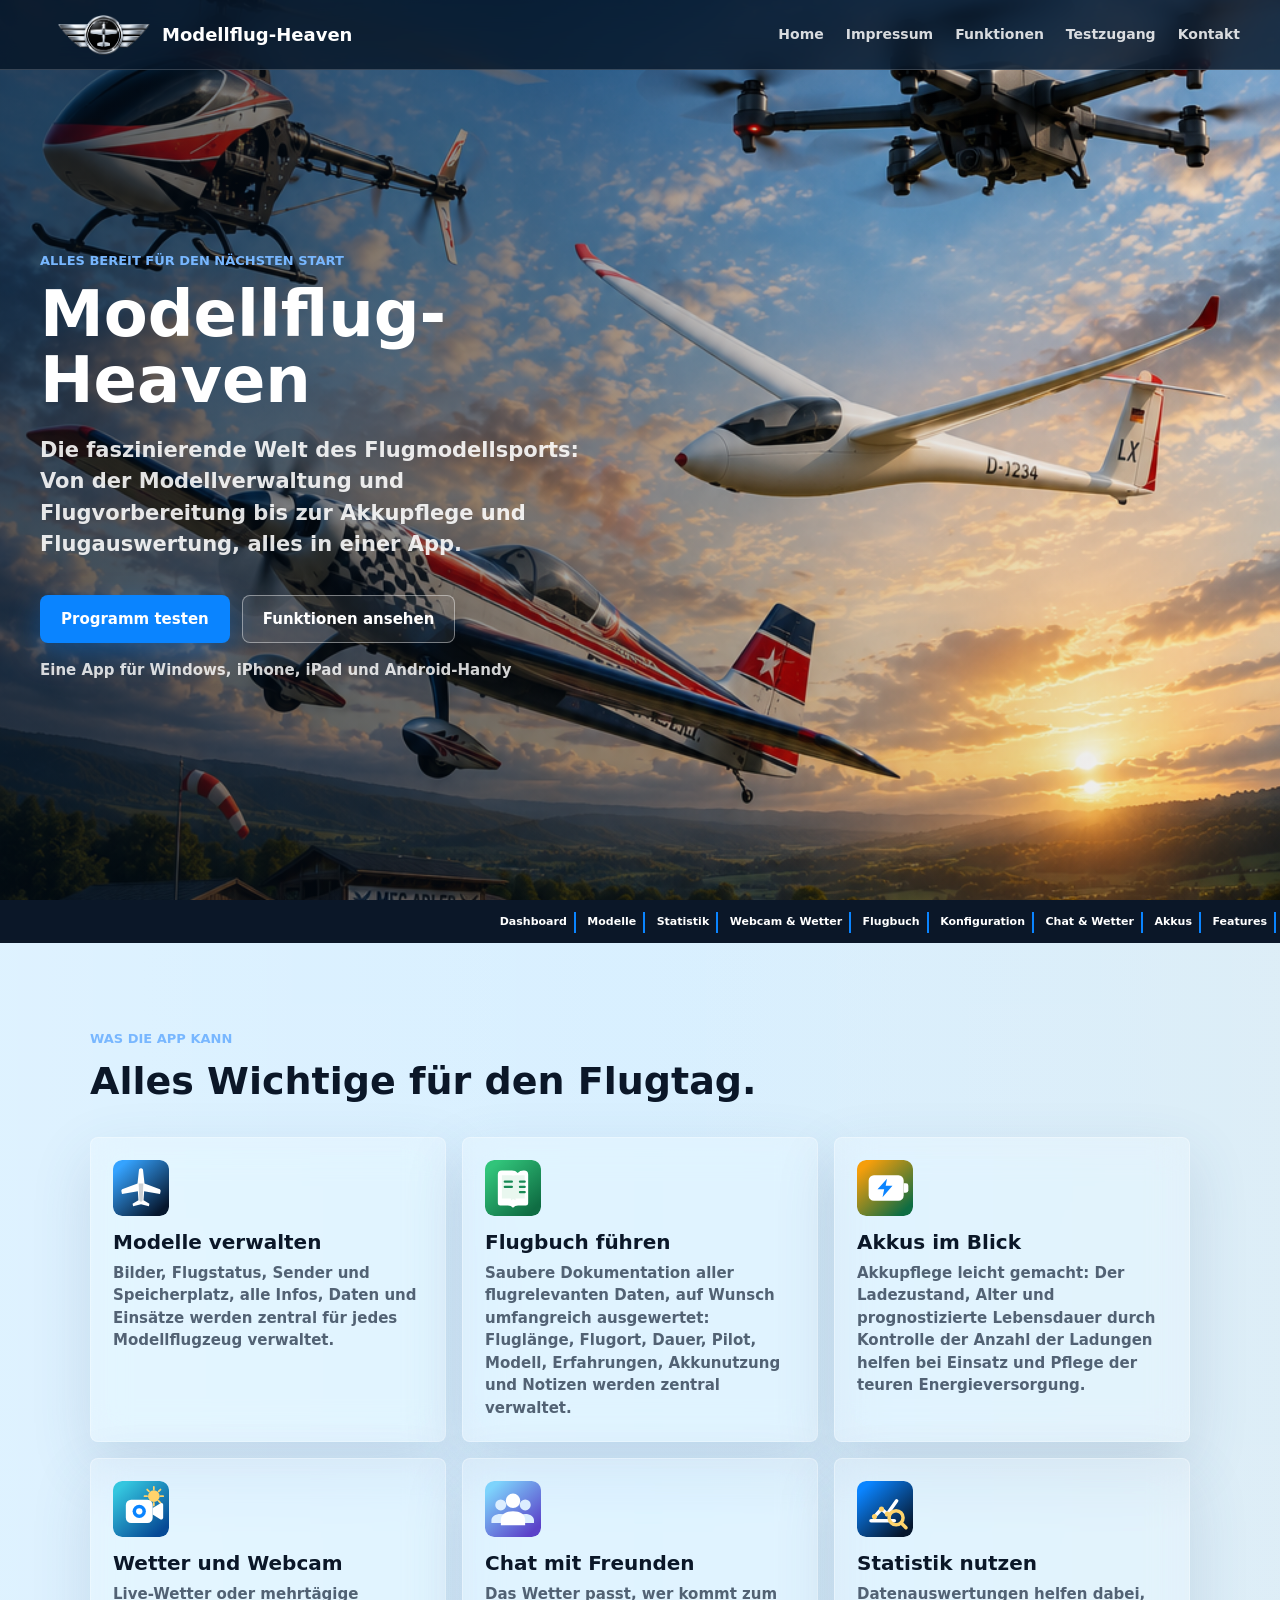
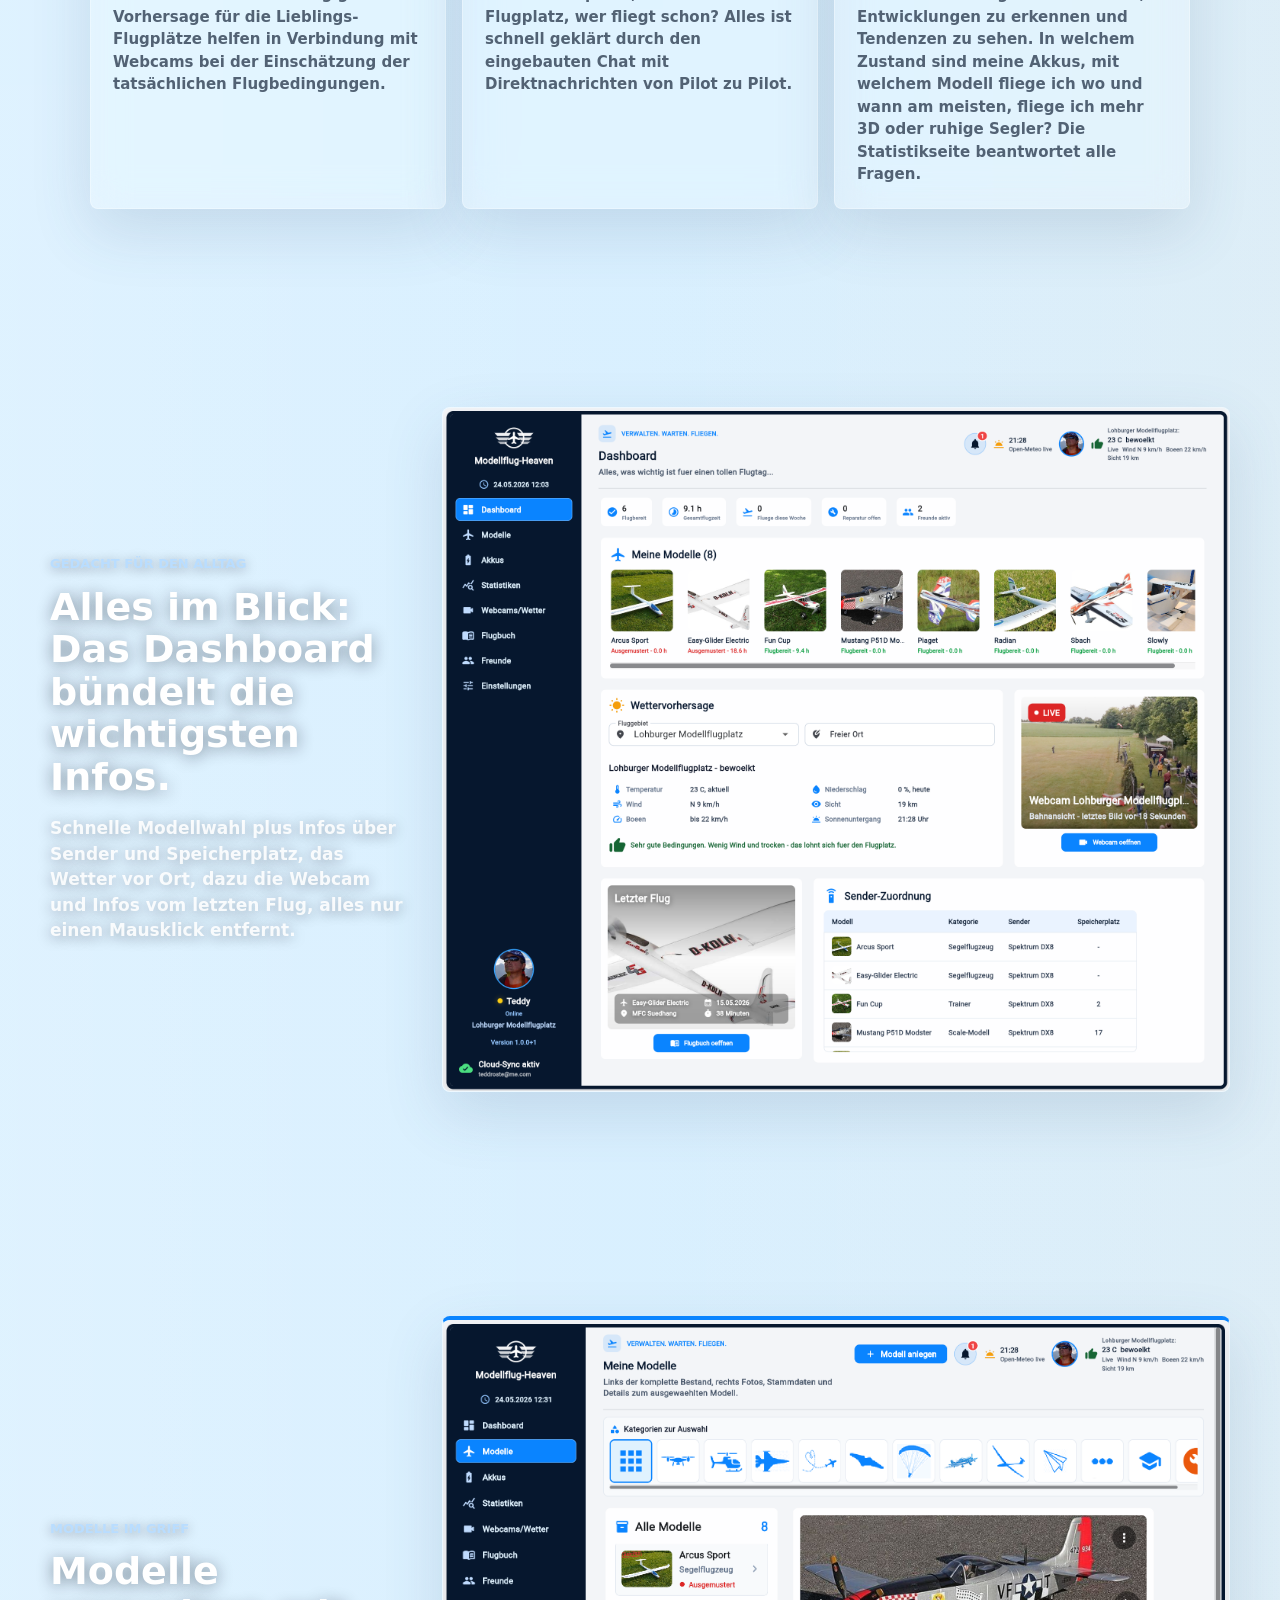
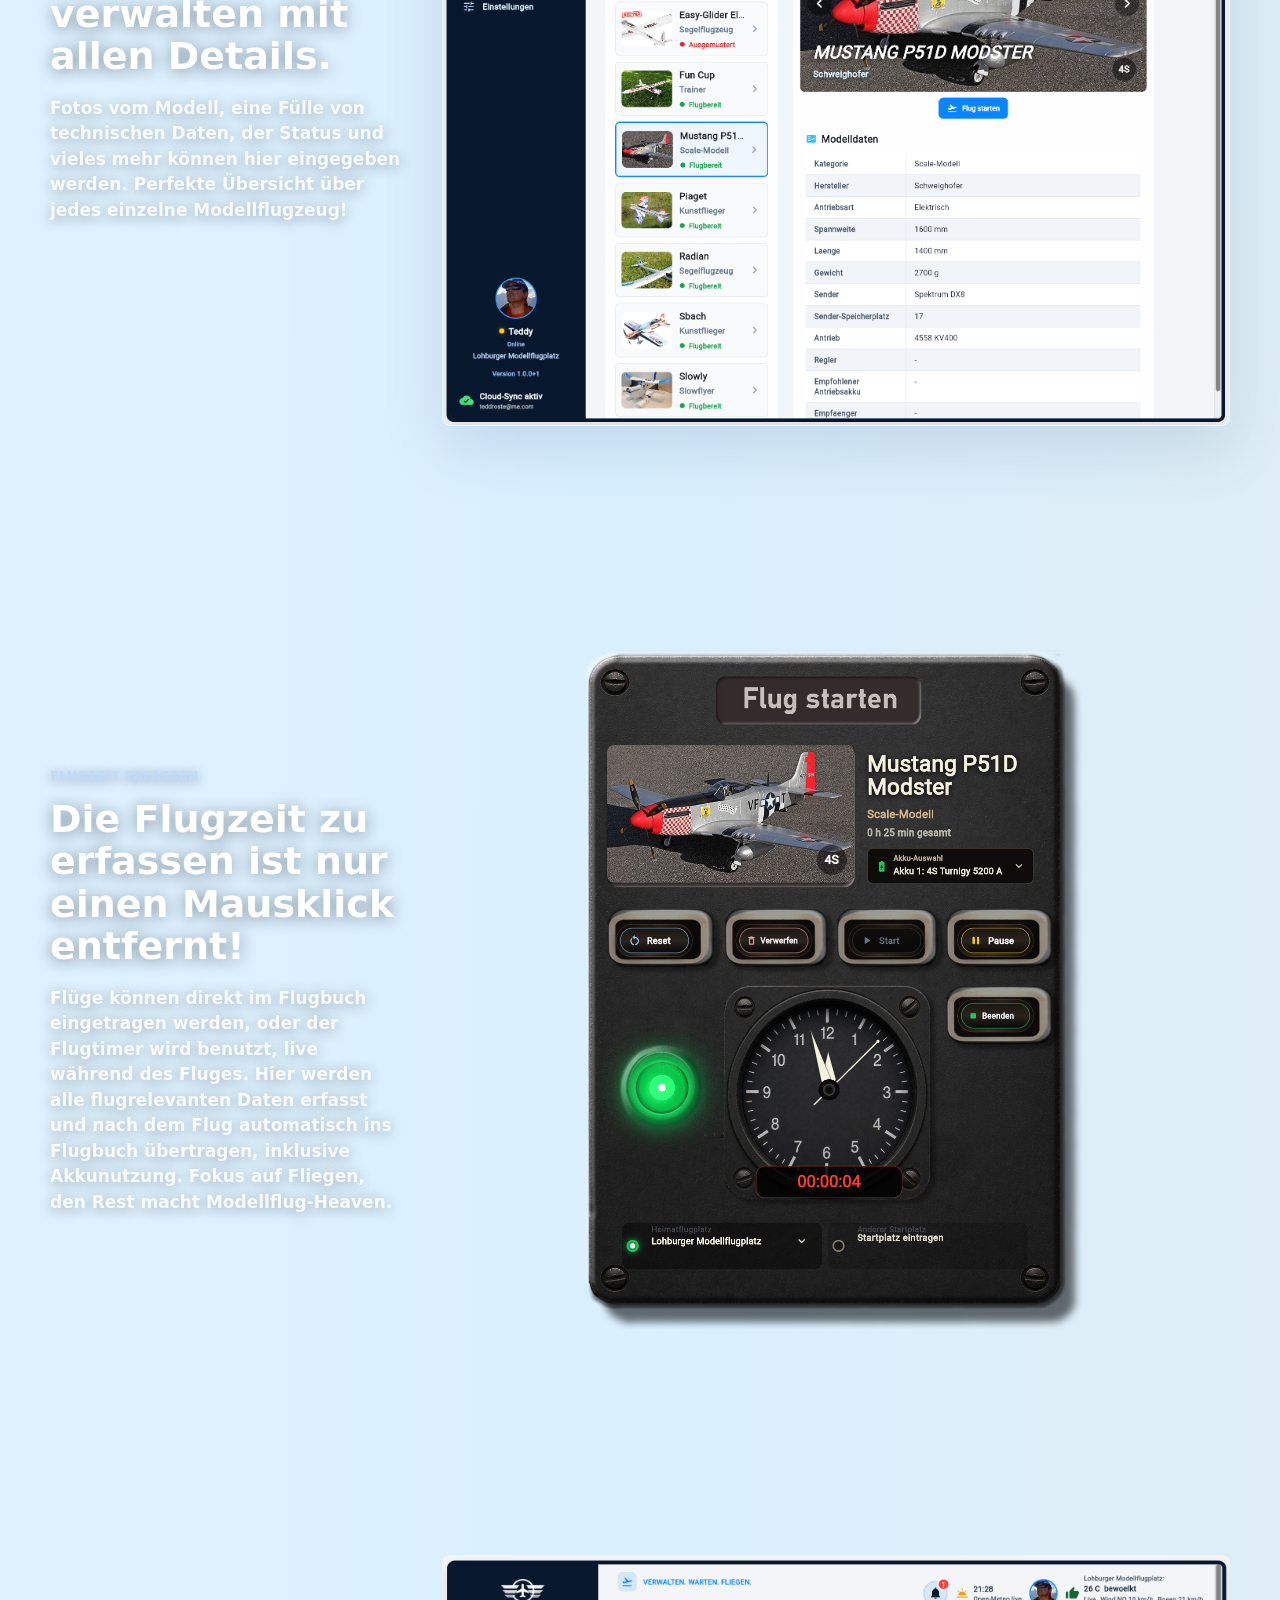
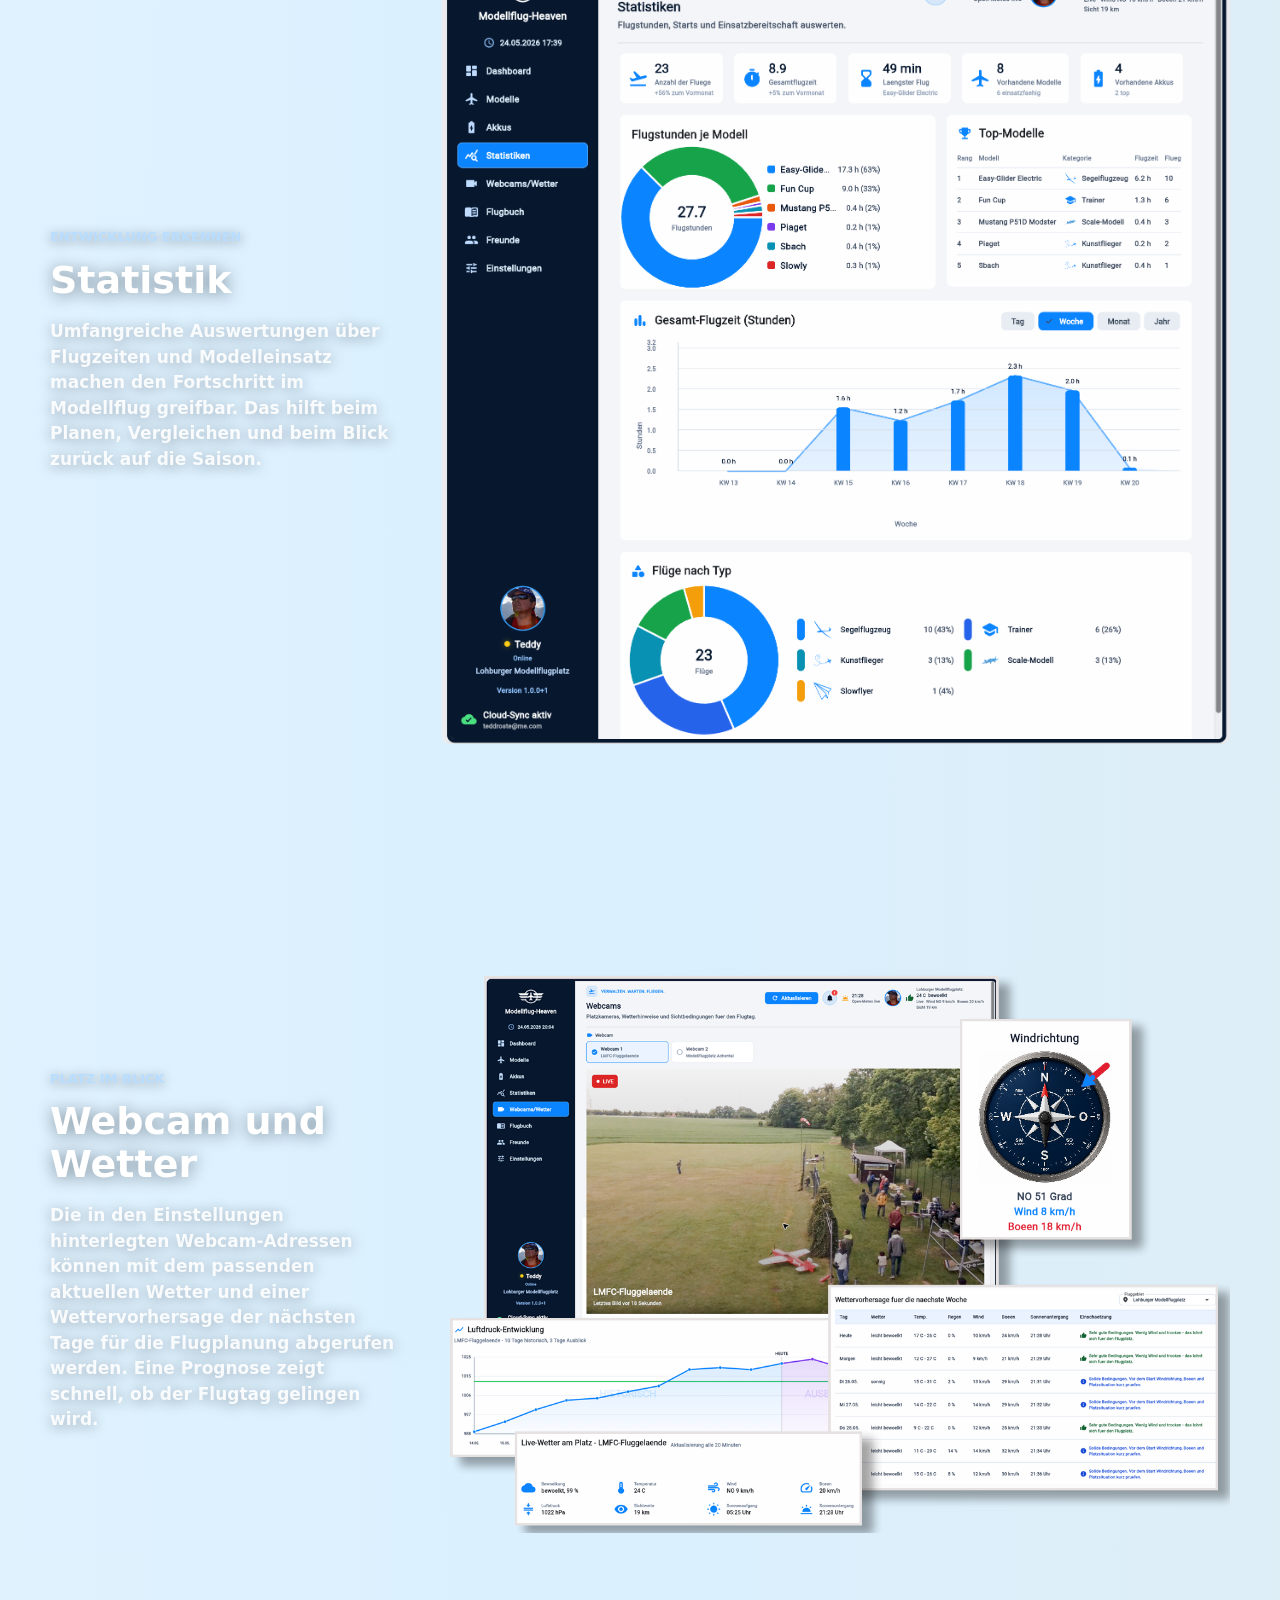
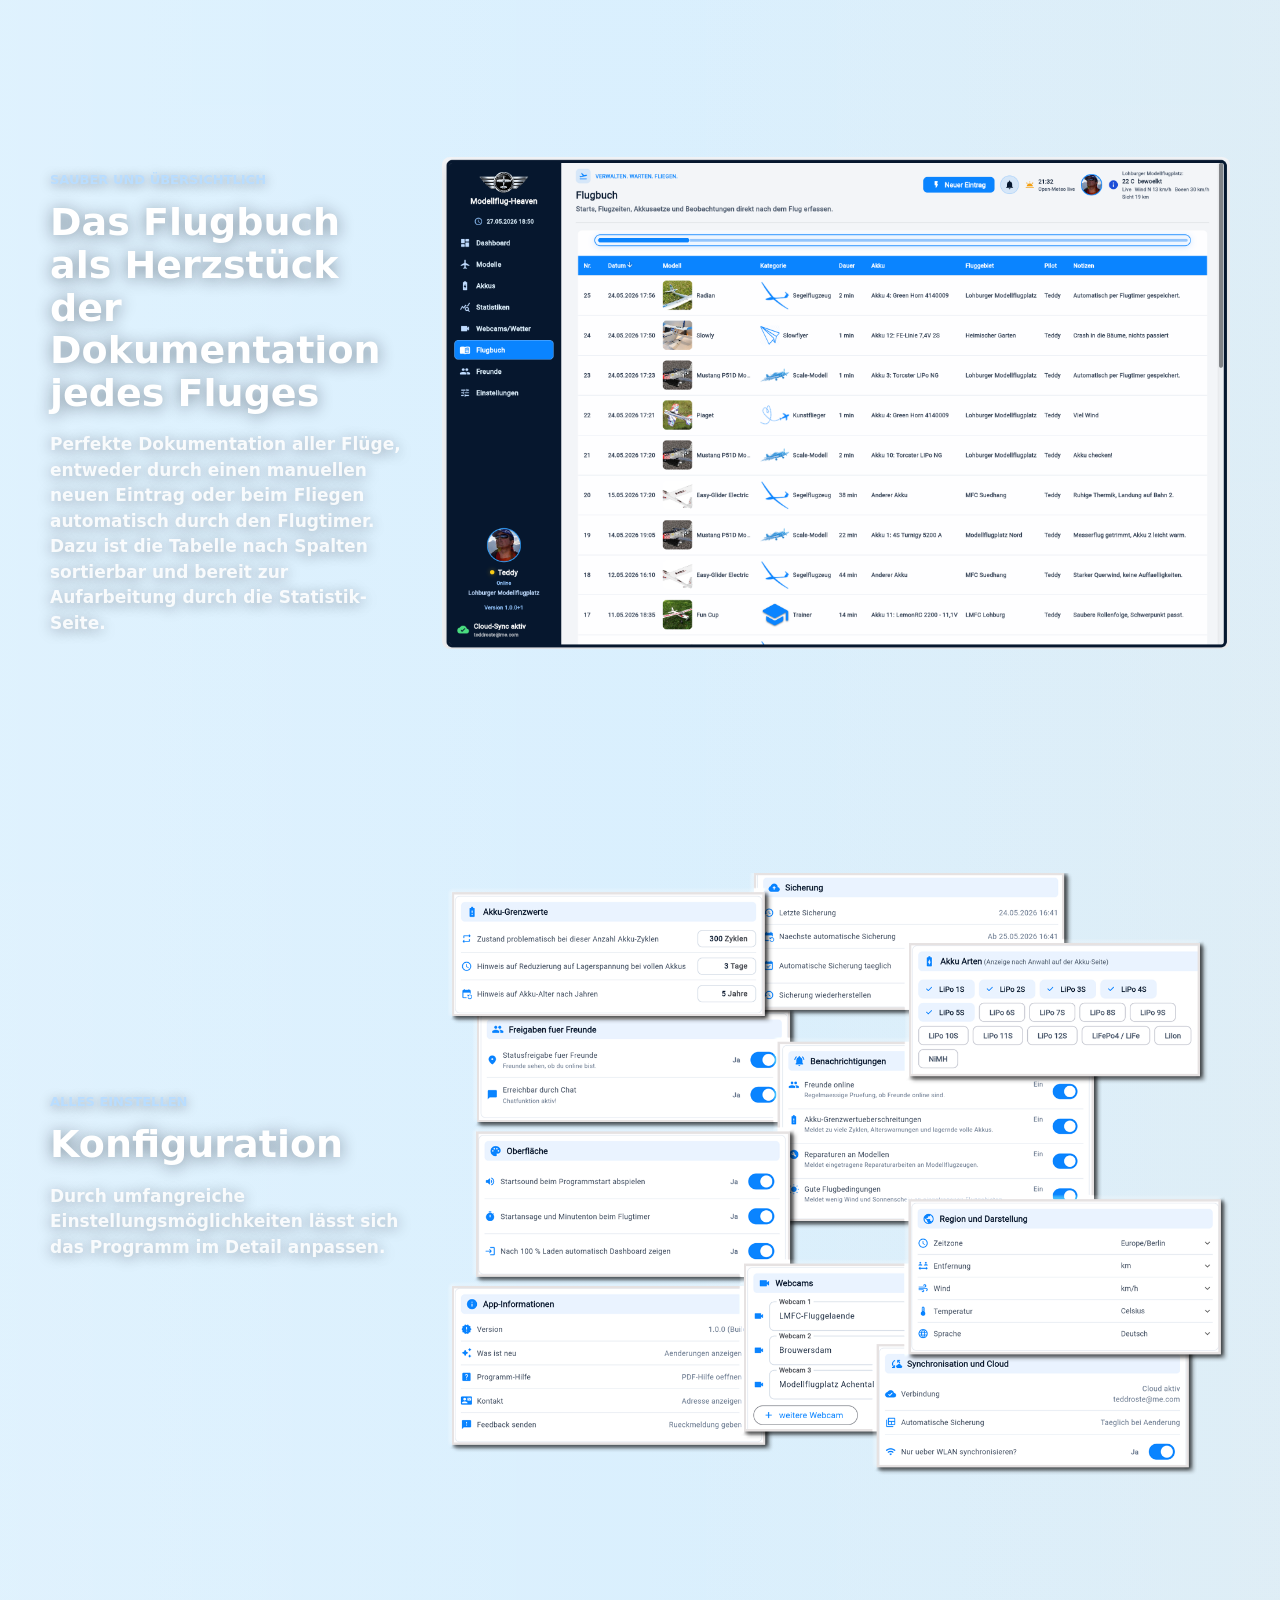
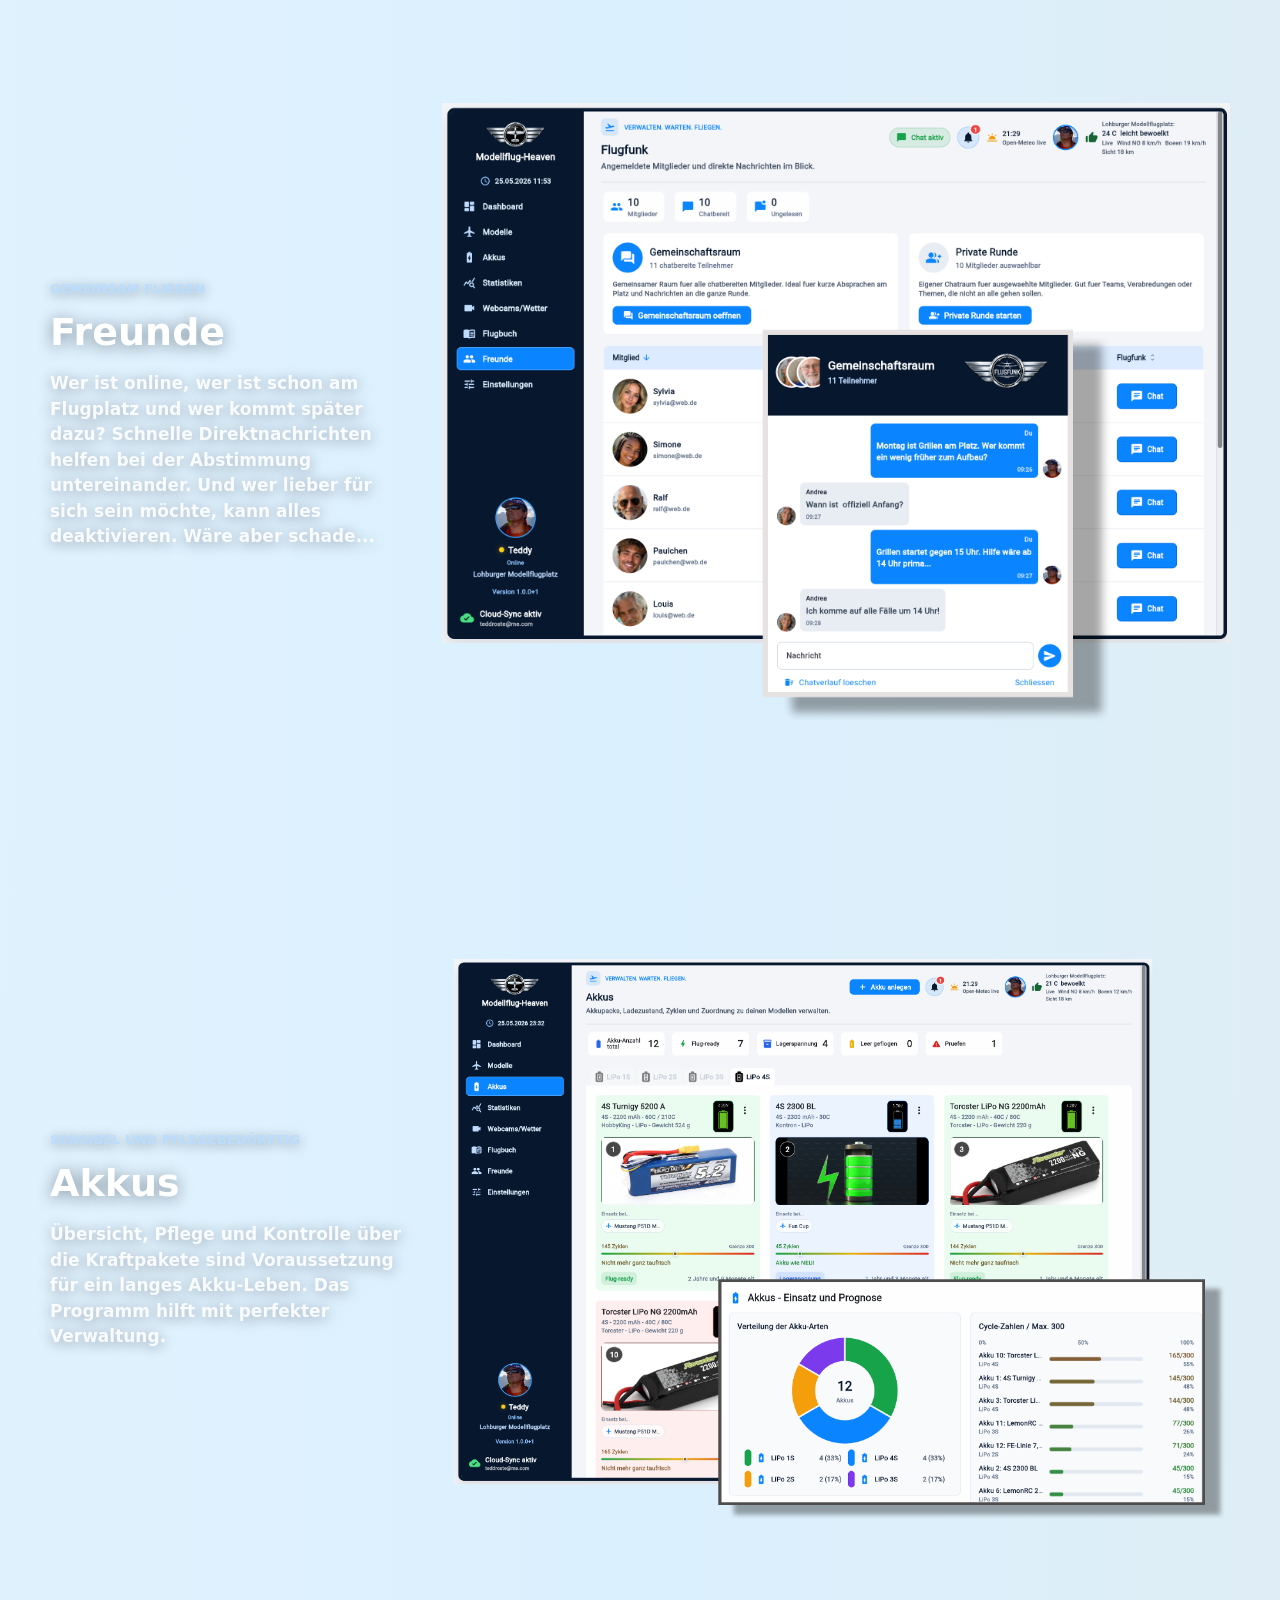
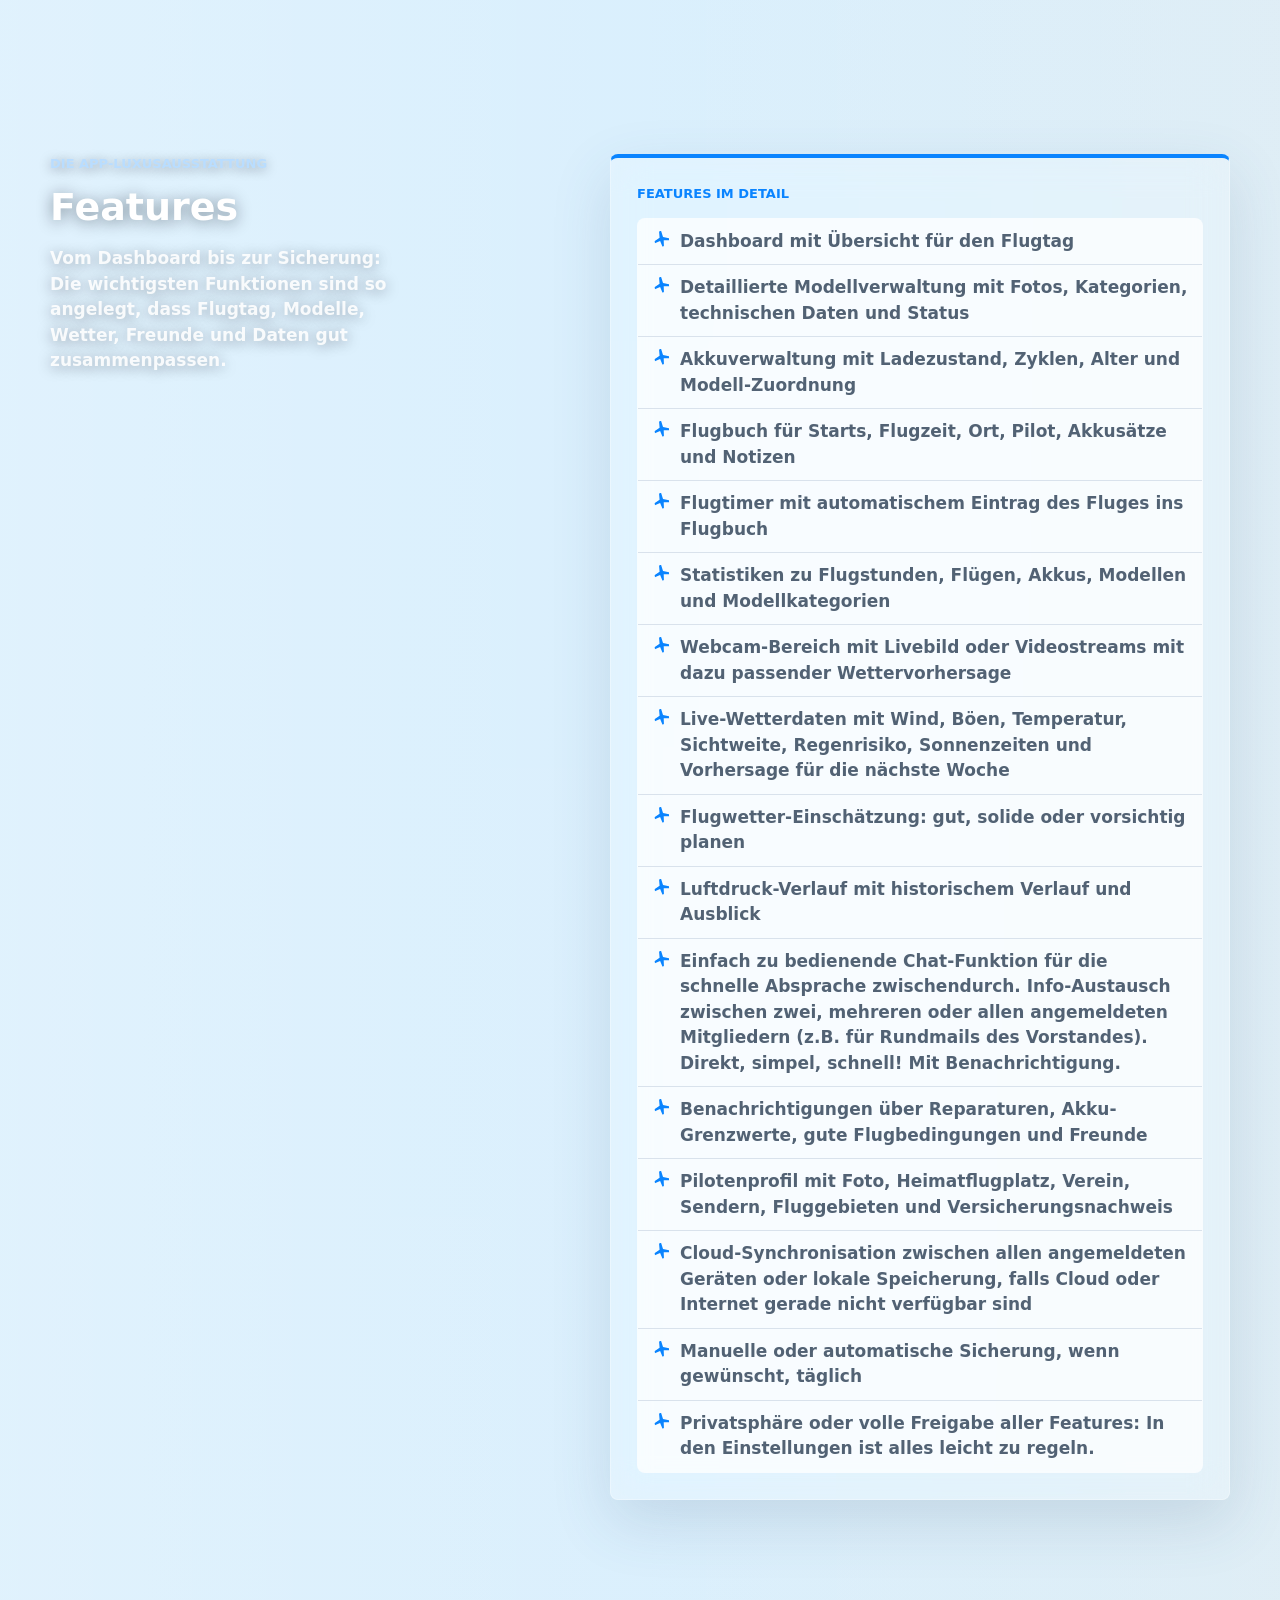
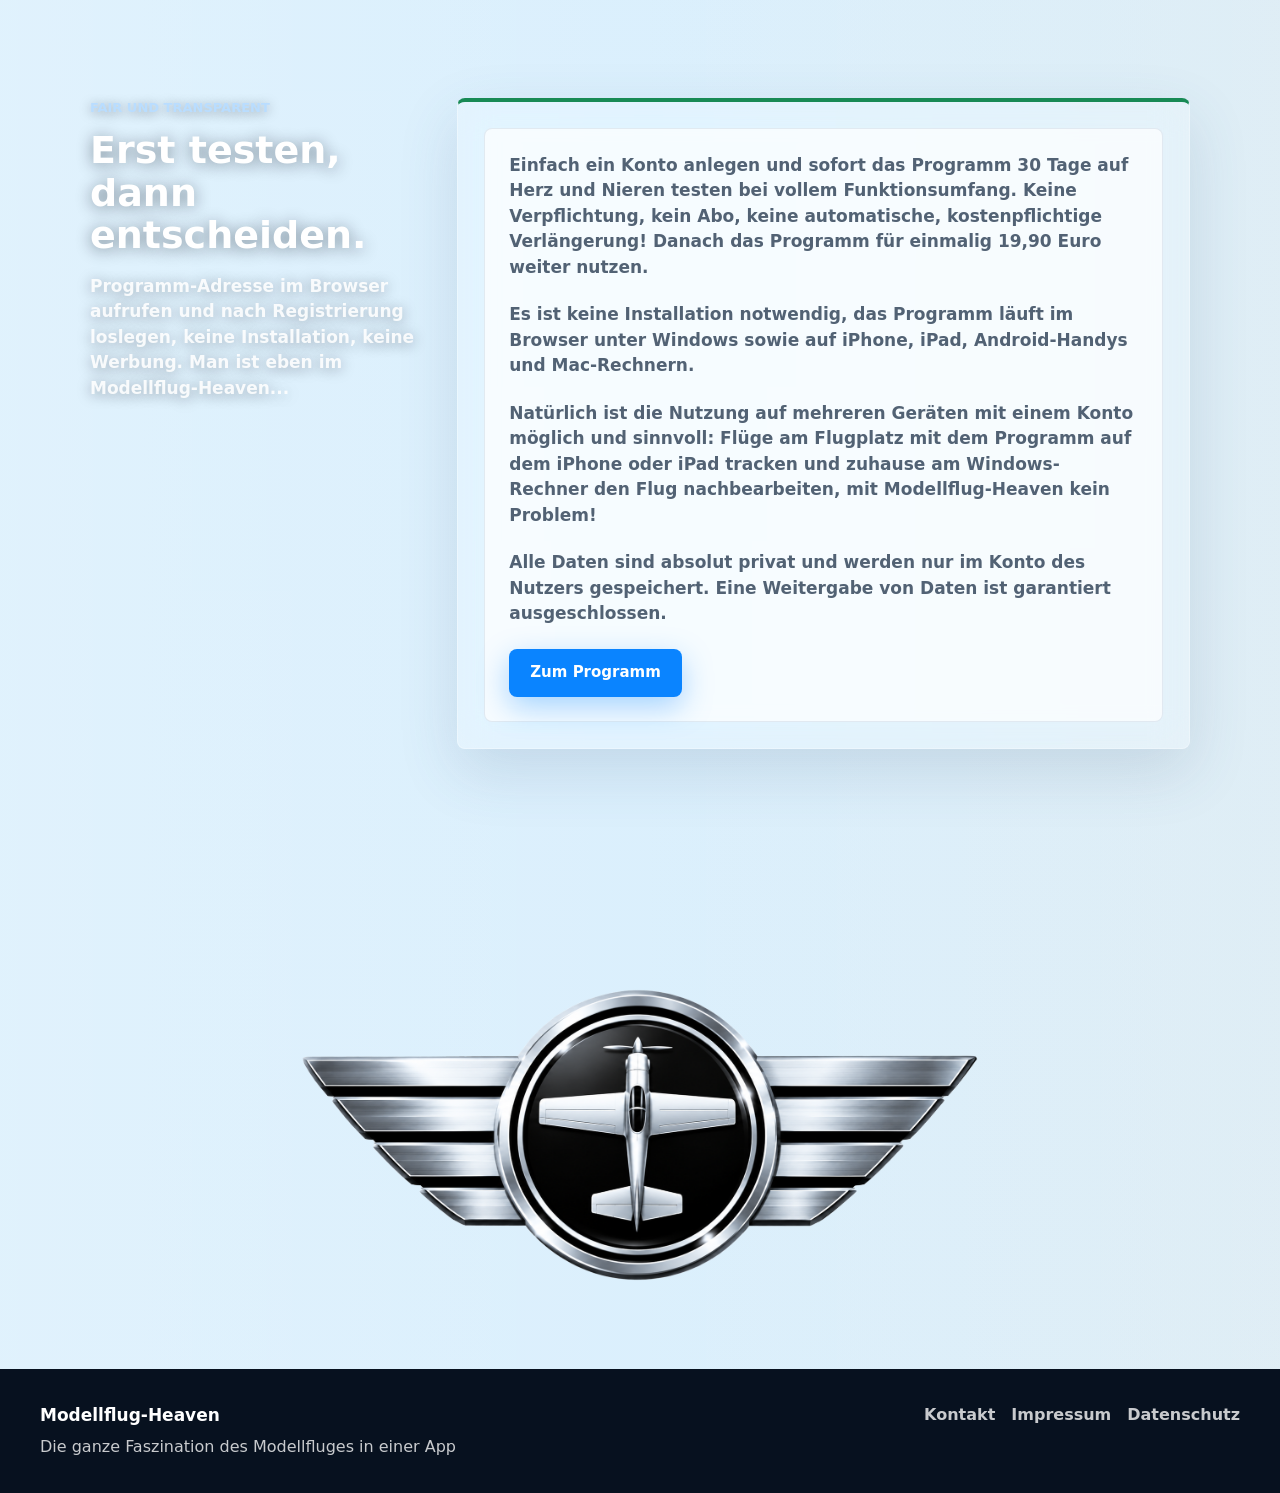
==== commit ffce025b: "Update homepage visuals and presence handling" ====
--- a/homepage/index.html
+++ b/homepage/index.html
@@ -9,7 +9,7 @@
     >
     <title>Modellflug-Heaven</title>
     <link rel="icon" href="assets/favicon.png?v=2" type="image/png">
-    <link rel="stylesheet" href="styles.css?v=23">
+    <link rel="stylesheet" href="styles.css?v=26">
   </head>
   <body>
     <header class="site-header" aria-label="Hauptnavigation">
--- a/homepage/styles.css
+++ b/homepage/styles.css
@@ -118,8 +118,8 @@
   display: flex;
   align-items: center;
   background:
-    linear-gradient(90deg, rgba(3, 14, 27, 0.84), rgba(3, 14, 27, 0.58) 42%, rgba(3, 14, 27, 0.18) 70%, rgba(3, 14, 27, 0.06)),
-    url("assets/landingpage_heaven.png") center center / cover no-repeat;
+    linear-gradient(90deg, rgba(3, 14, 27, 0.62), rgba(3, 14, 27, 0.38) 42%, rgba(3, 14, 27, 0.10) 70%, rgba(3, 14, 27, 0.02)),
+    url("assets/bg_heaven.png") center center / cover no-repeat;
   background-color: #06172e;
   color: #ffffff;
 }
@@ -1076,8 +1076,8 @@
     padding: 120px 22px 64px;
     align-items: flex-end;
     background:
-      linear-gradient(180deg, rgba(3, 14, 27, 0.22), rgba(3, 14, 27, 0.86)),
-      url("assets/landingpage_heaven.png") center top / cover no-repeat;
+      linear-gradient(180deg, rgba(3, 14, 27, 0.10), rgba(3, 14, 27, 0.66)),
+      url("assets/bg_handy.png") center top / cover no-repeat;
     background-color: #06172e;
   }
 
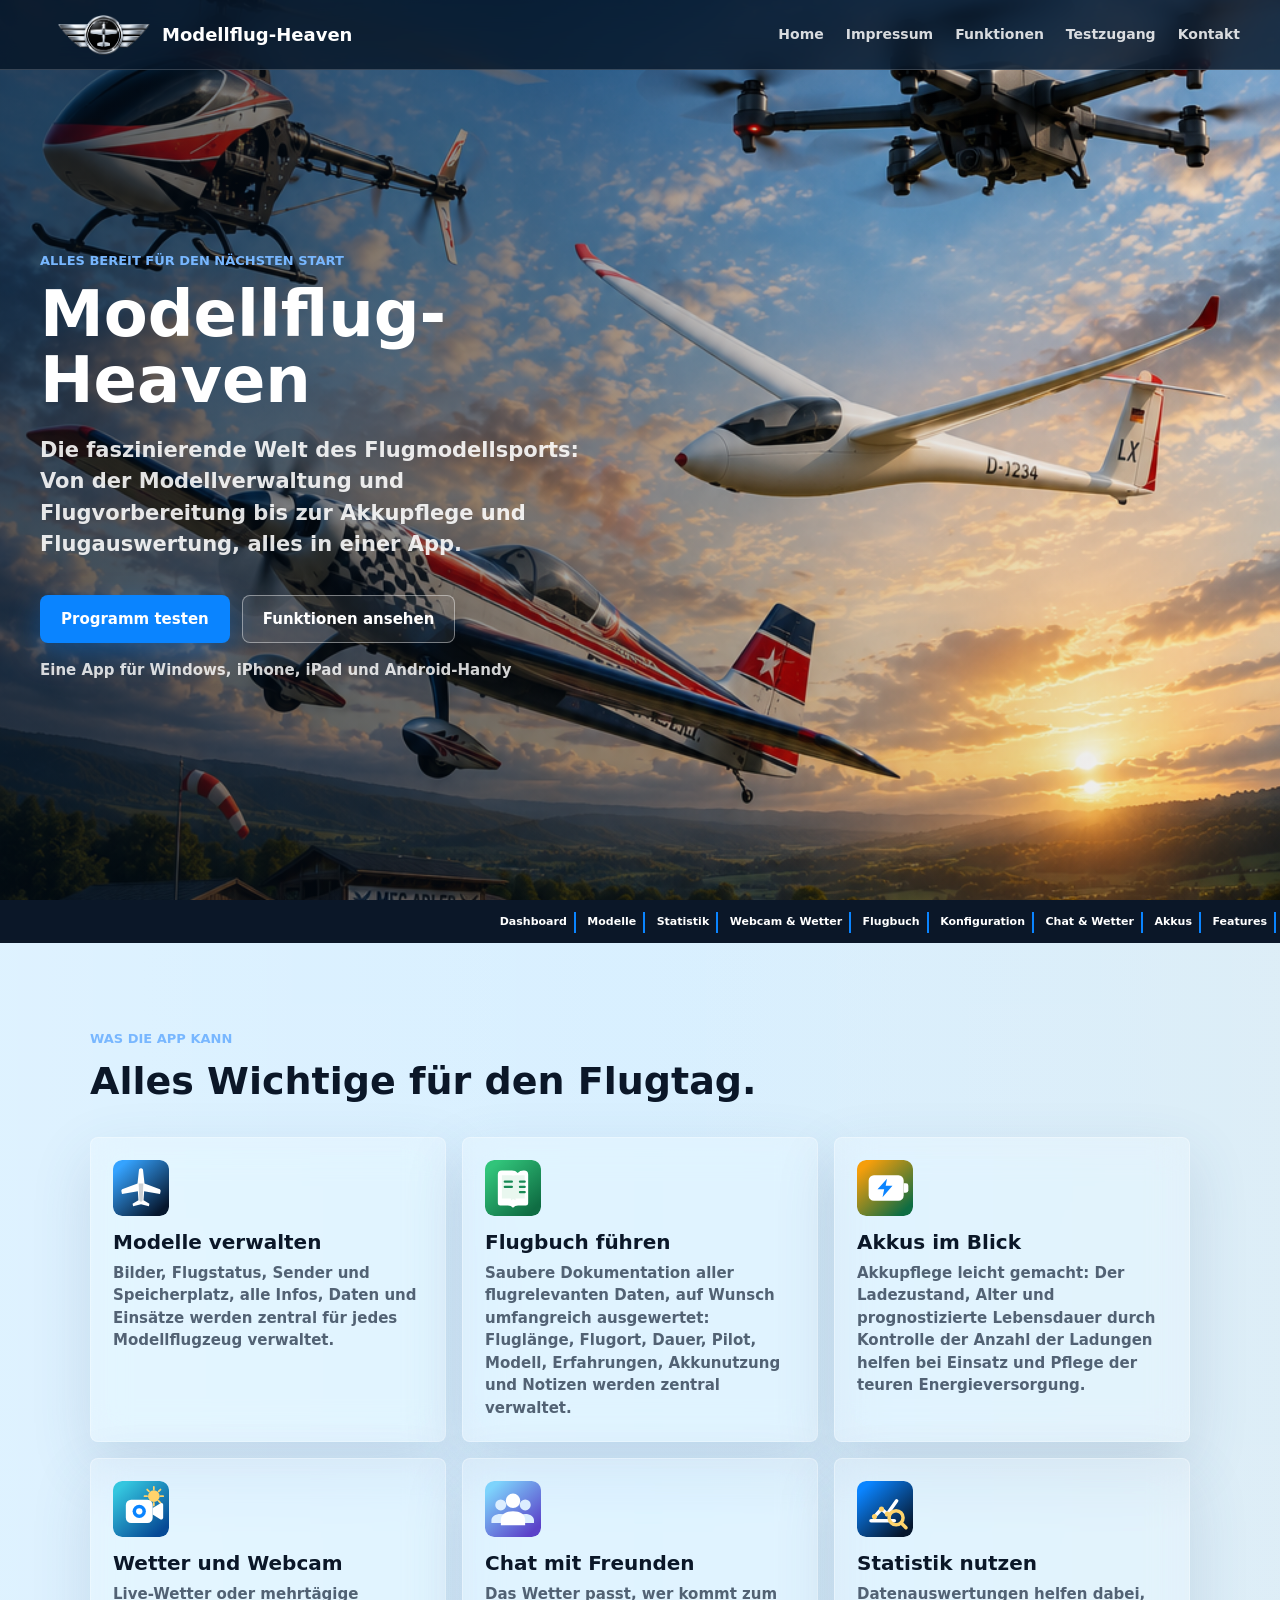
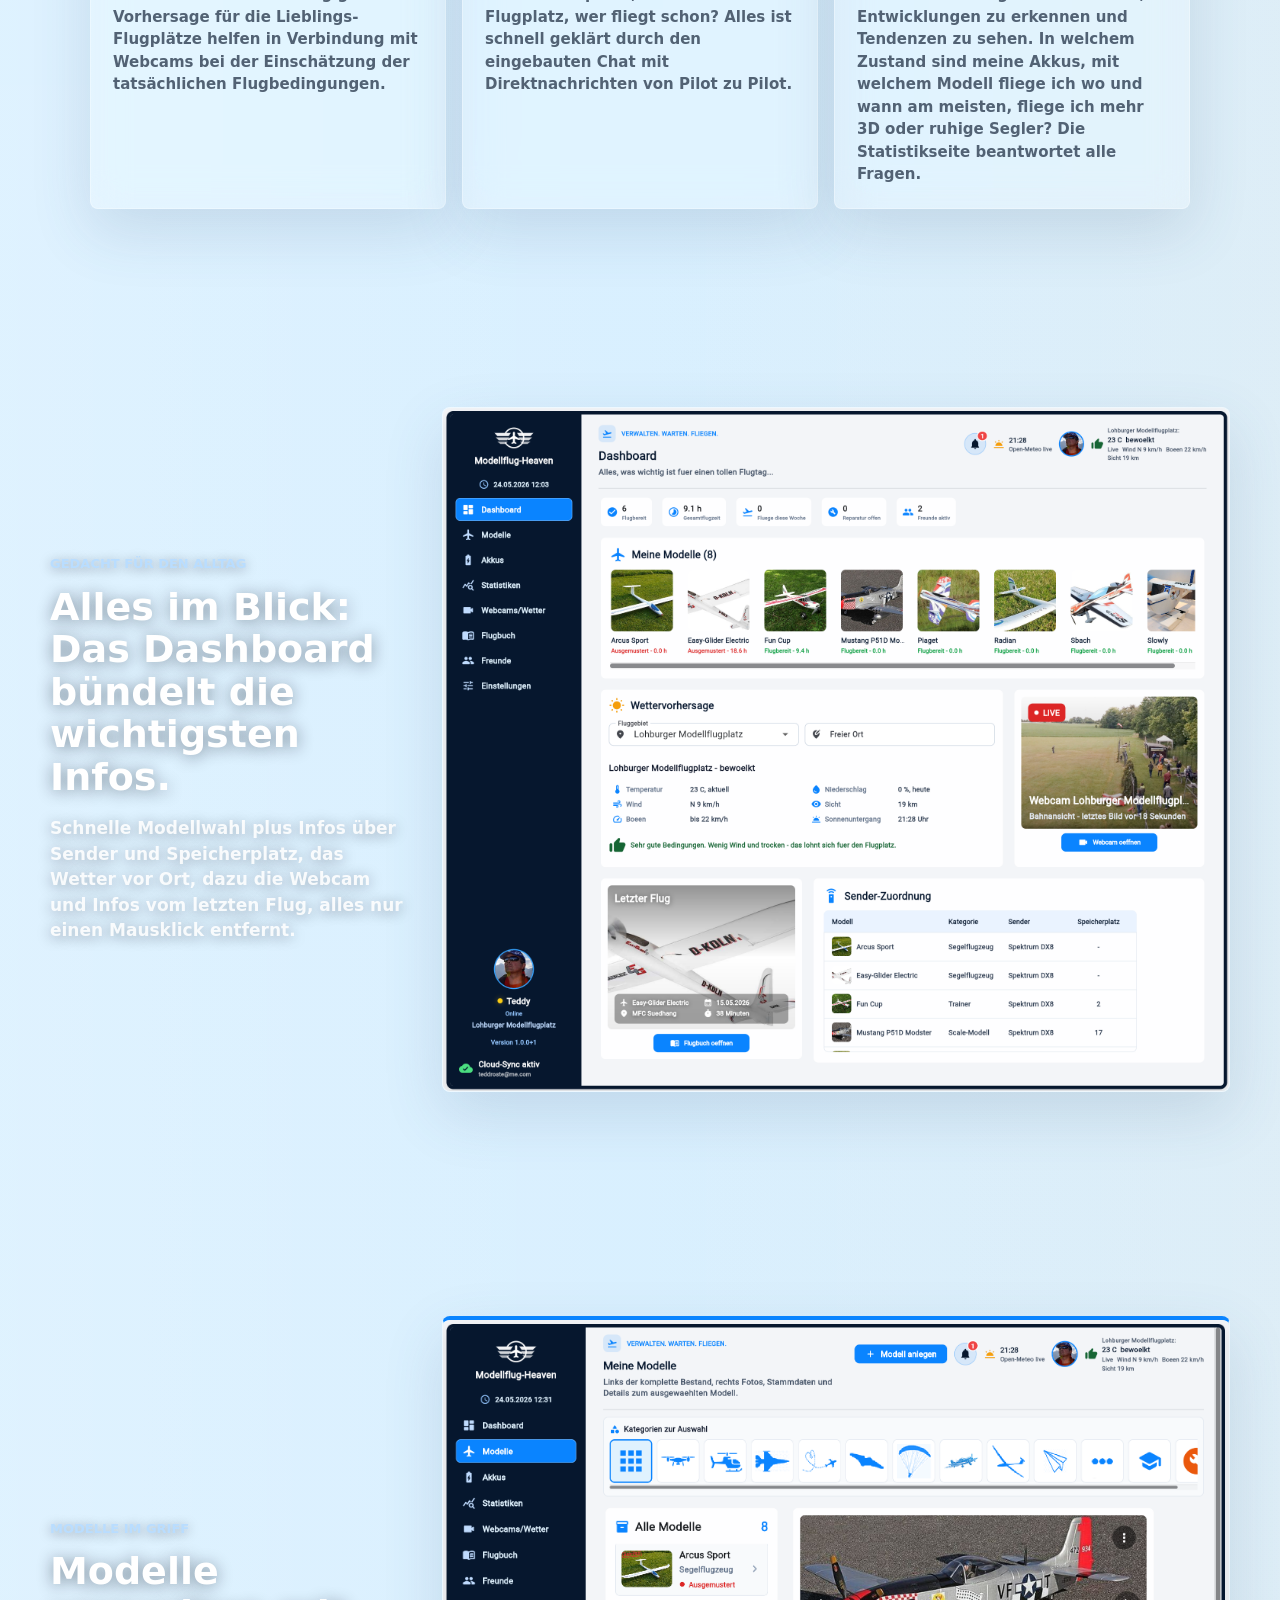
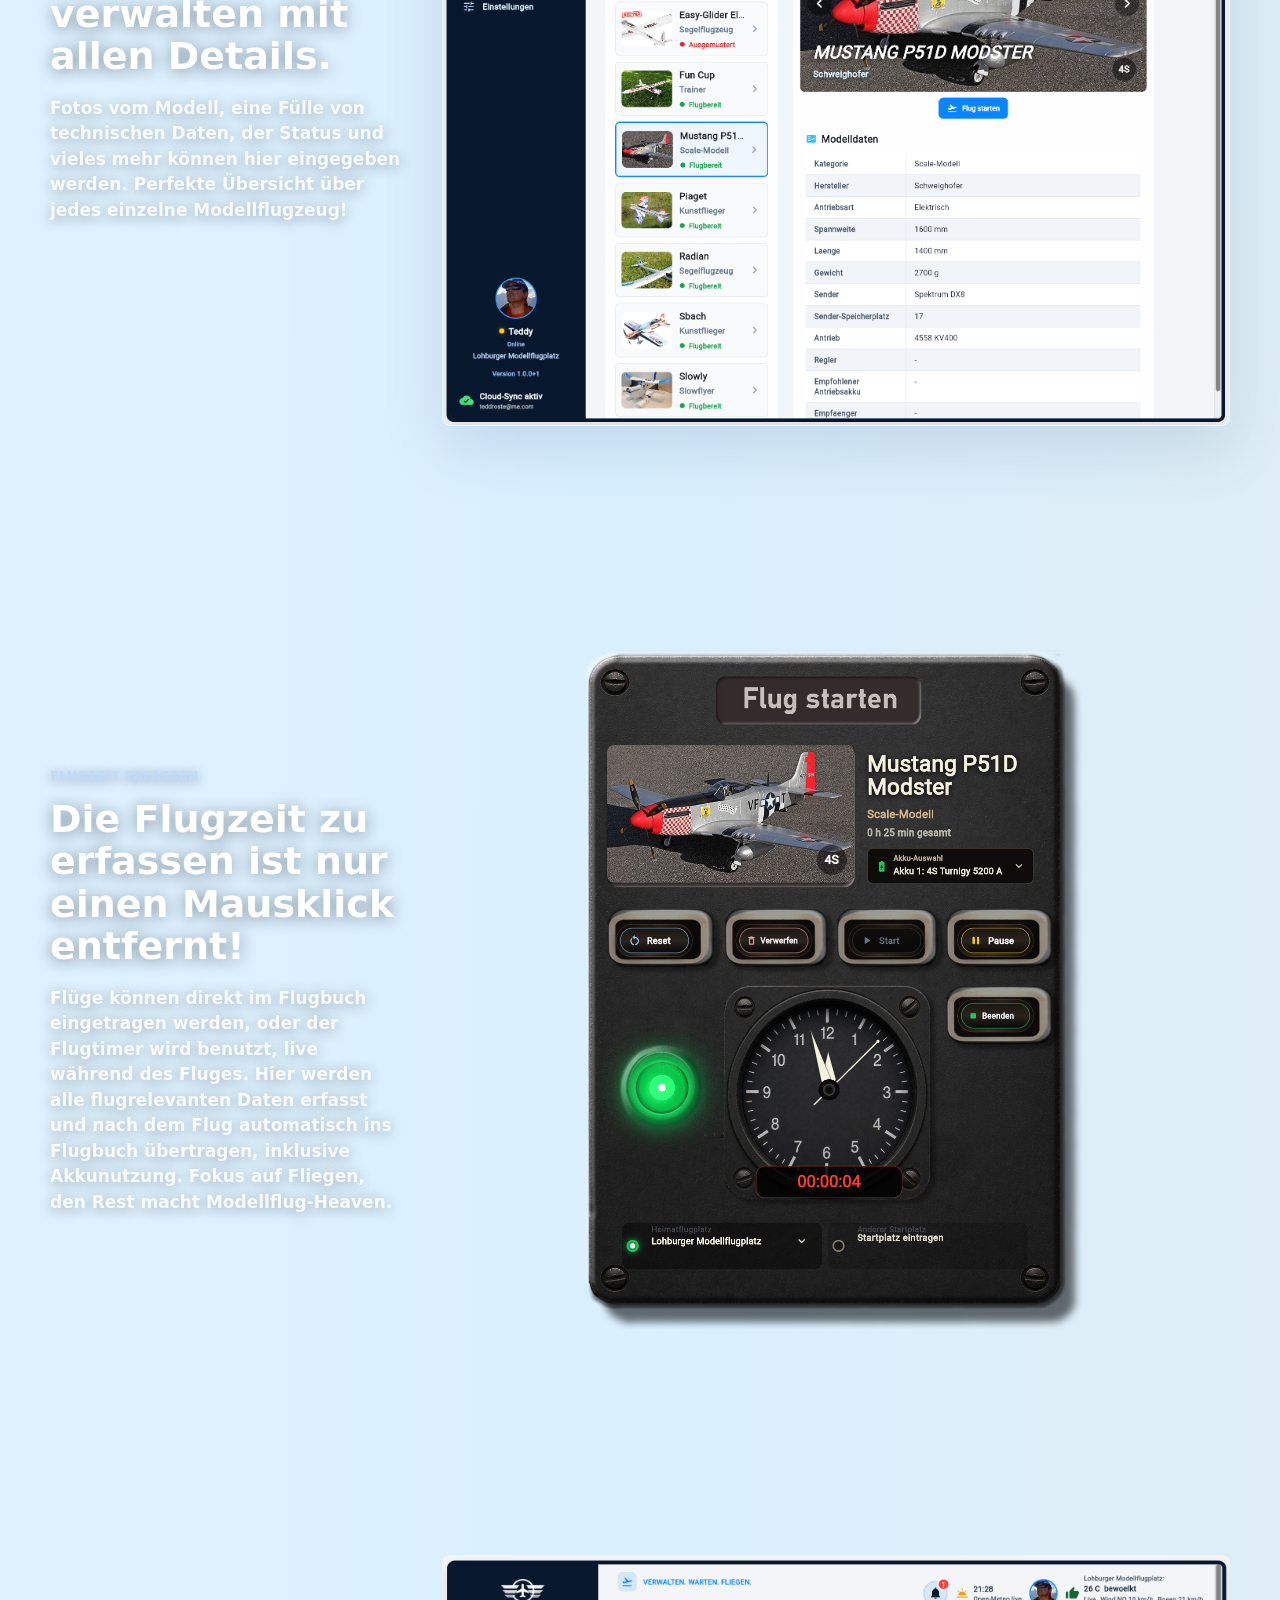
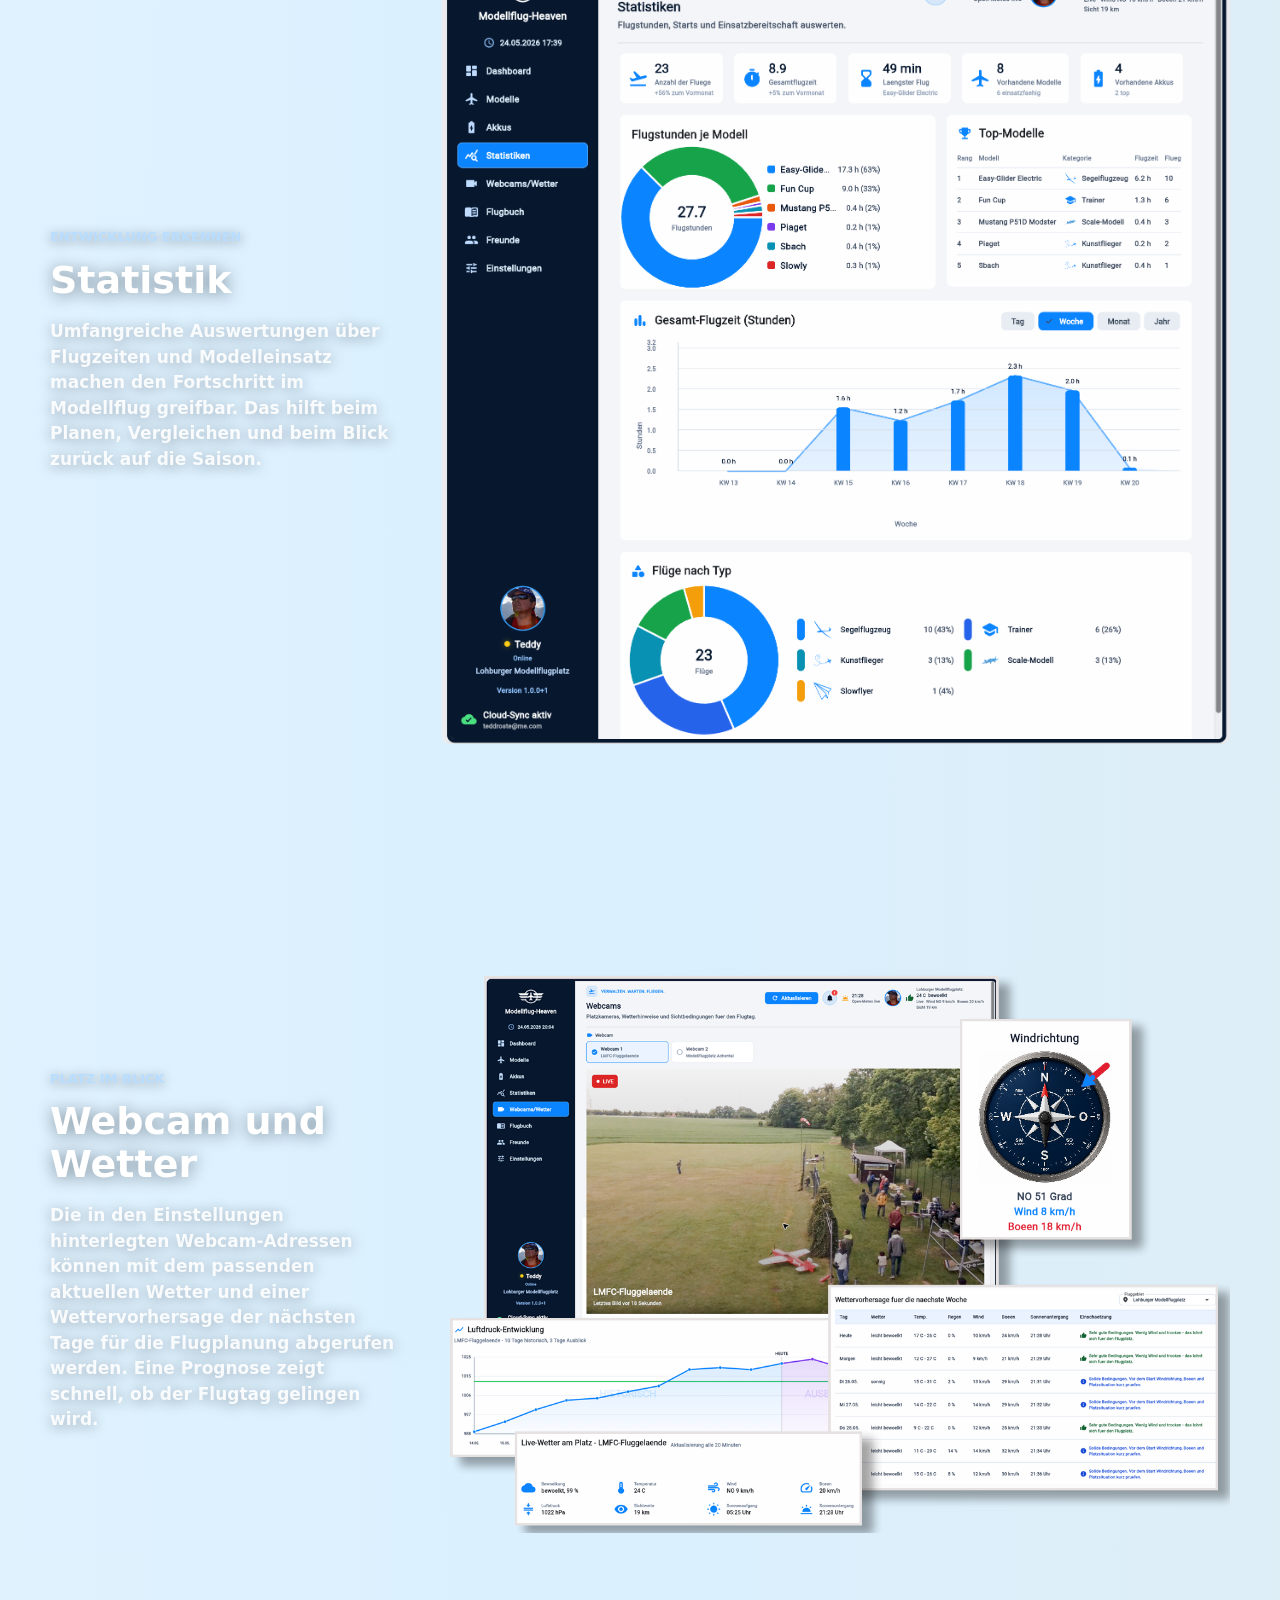
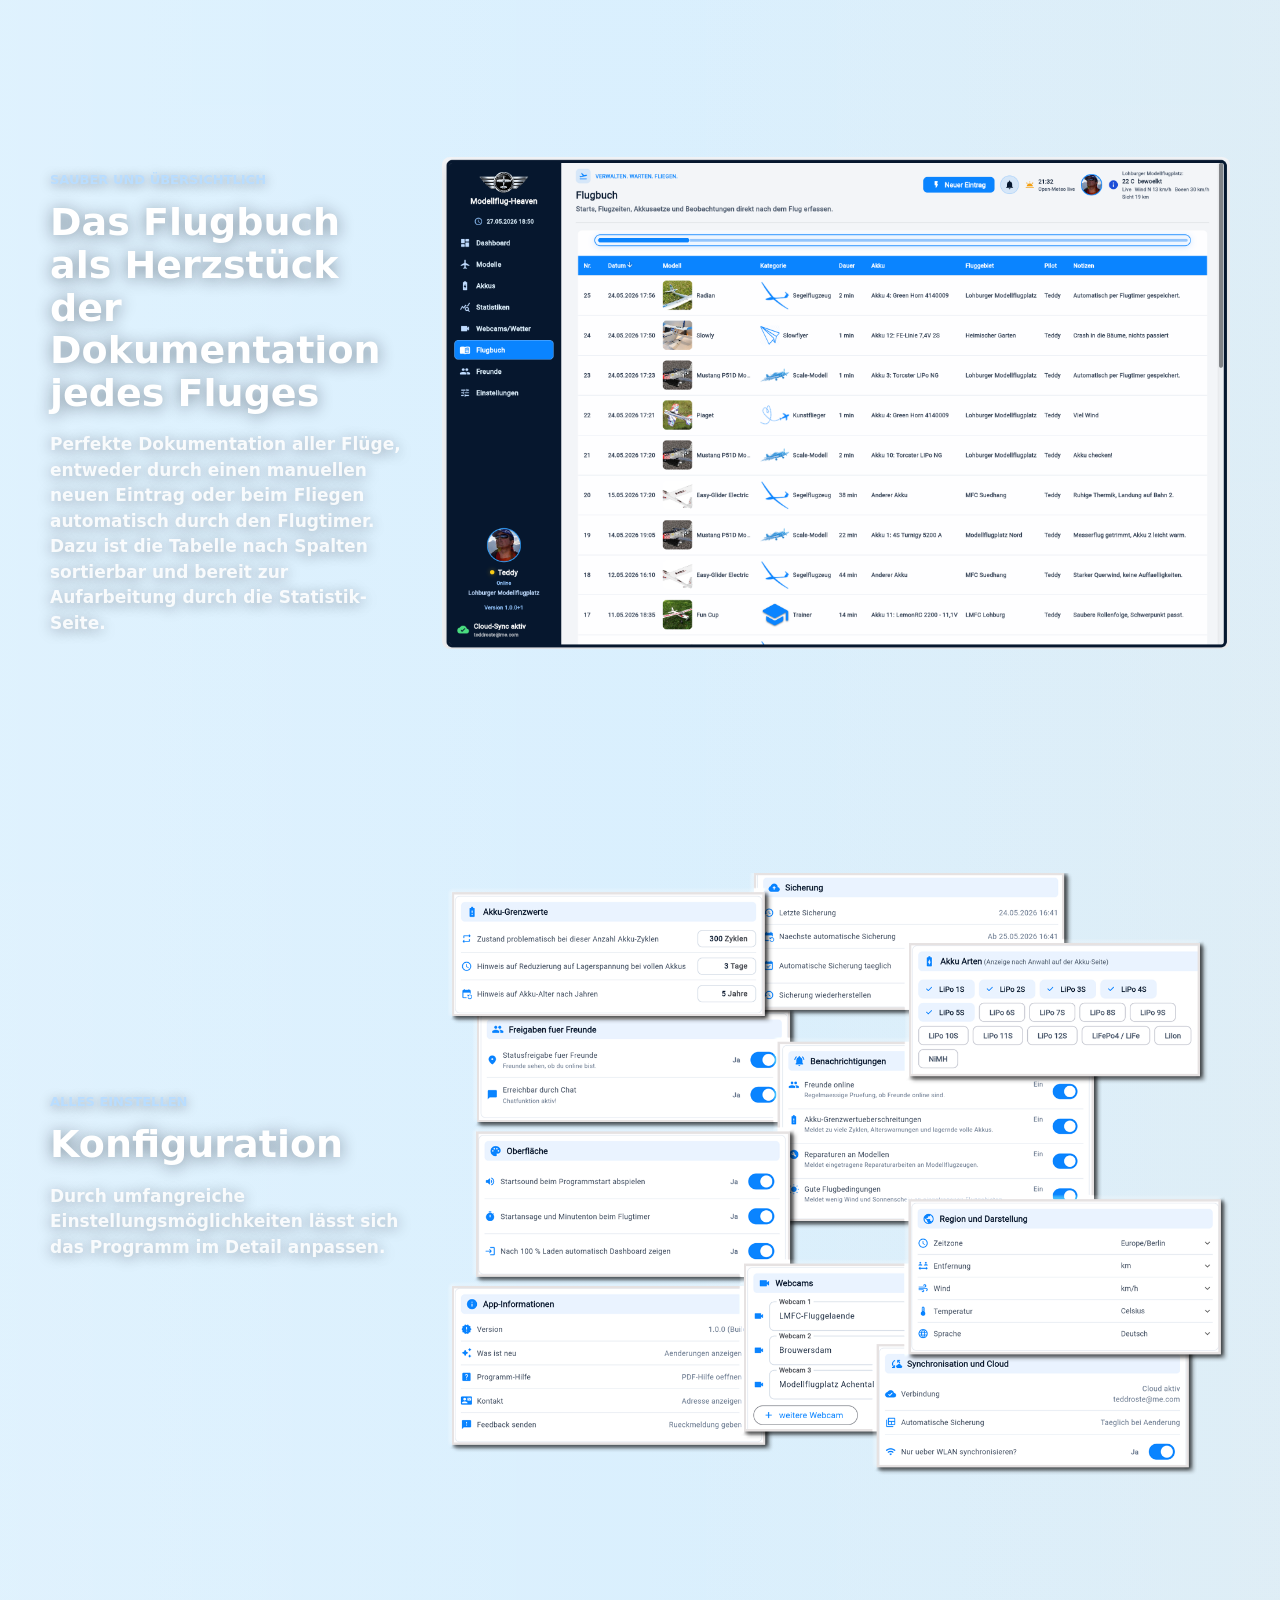
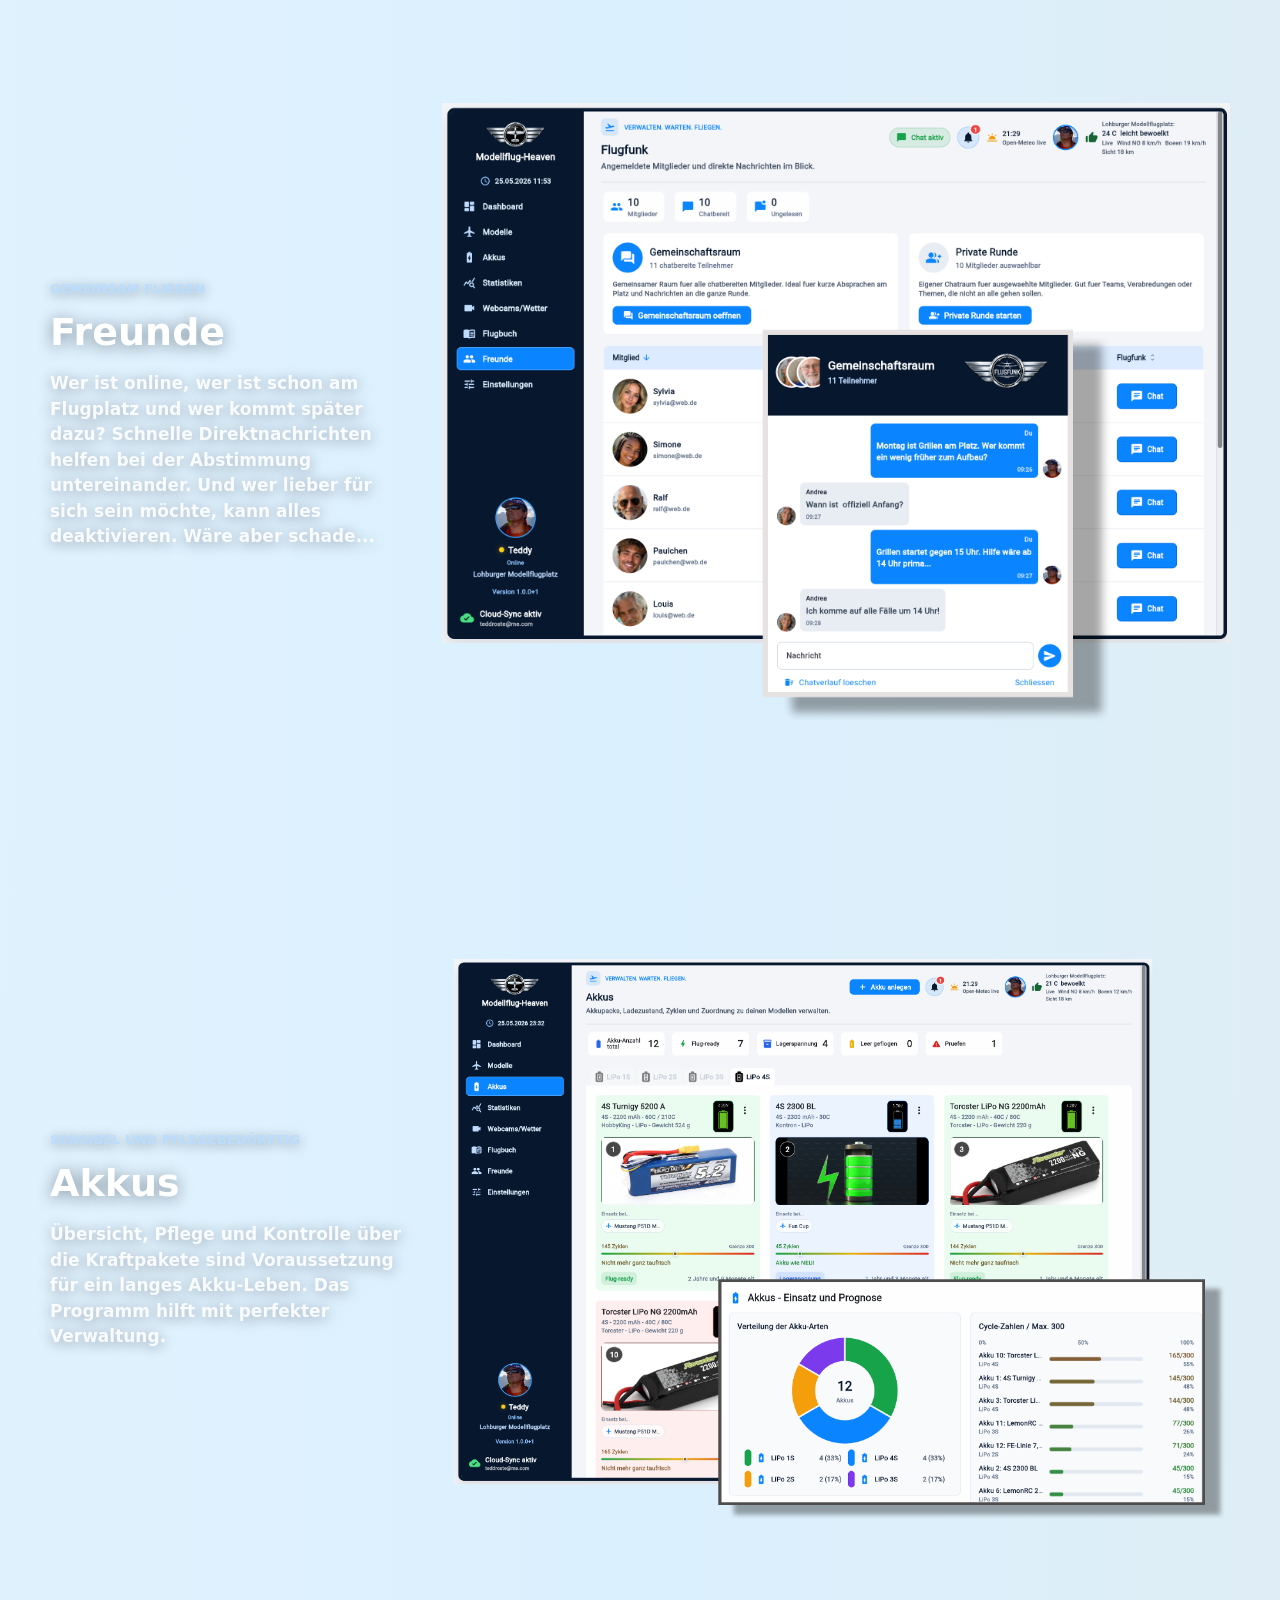
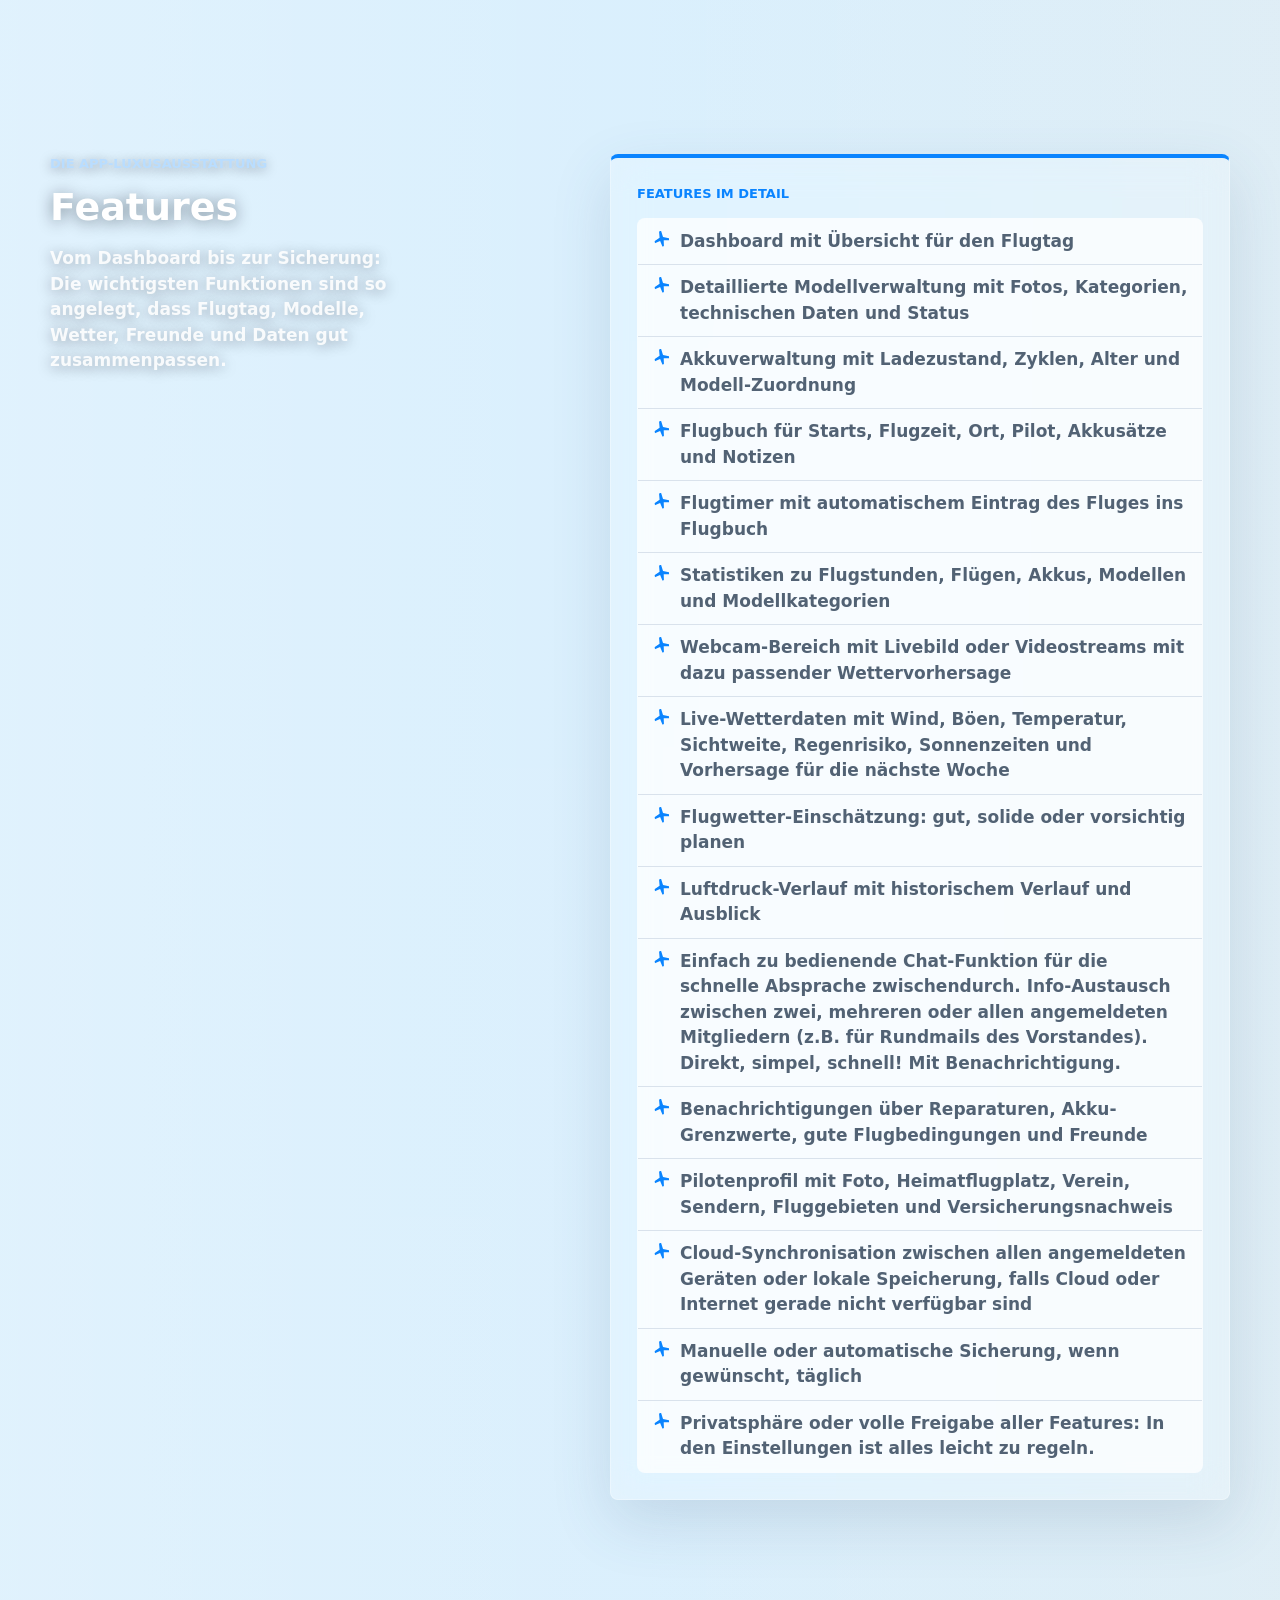
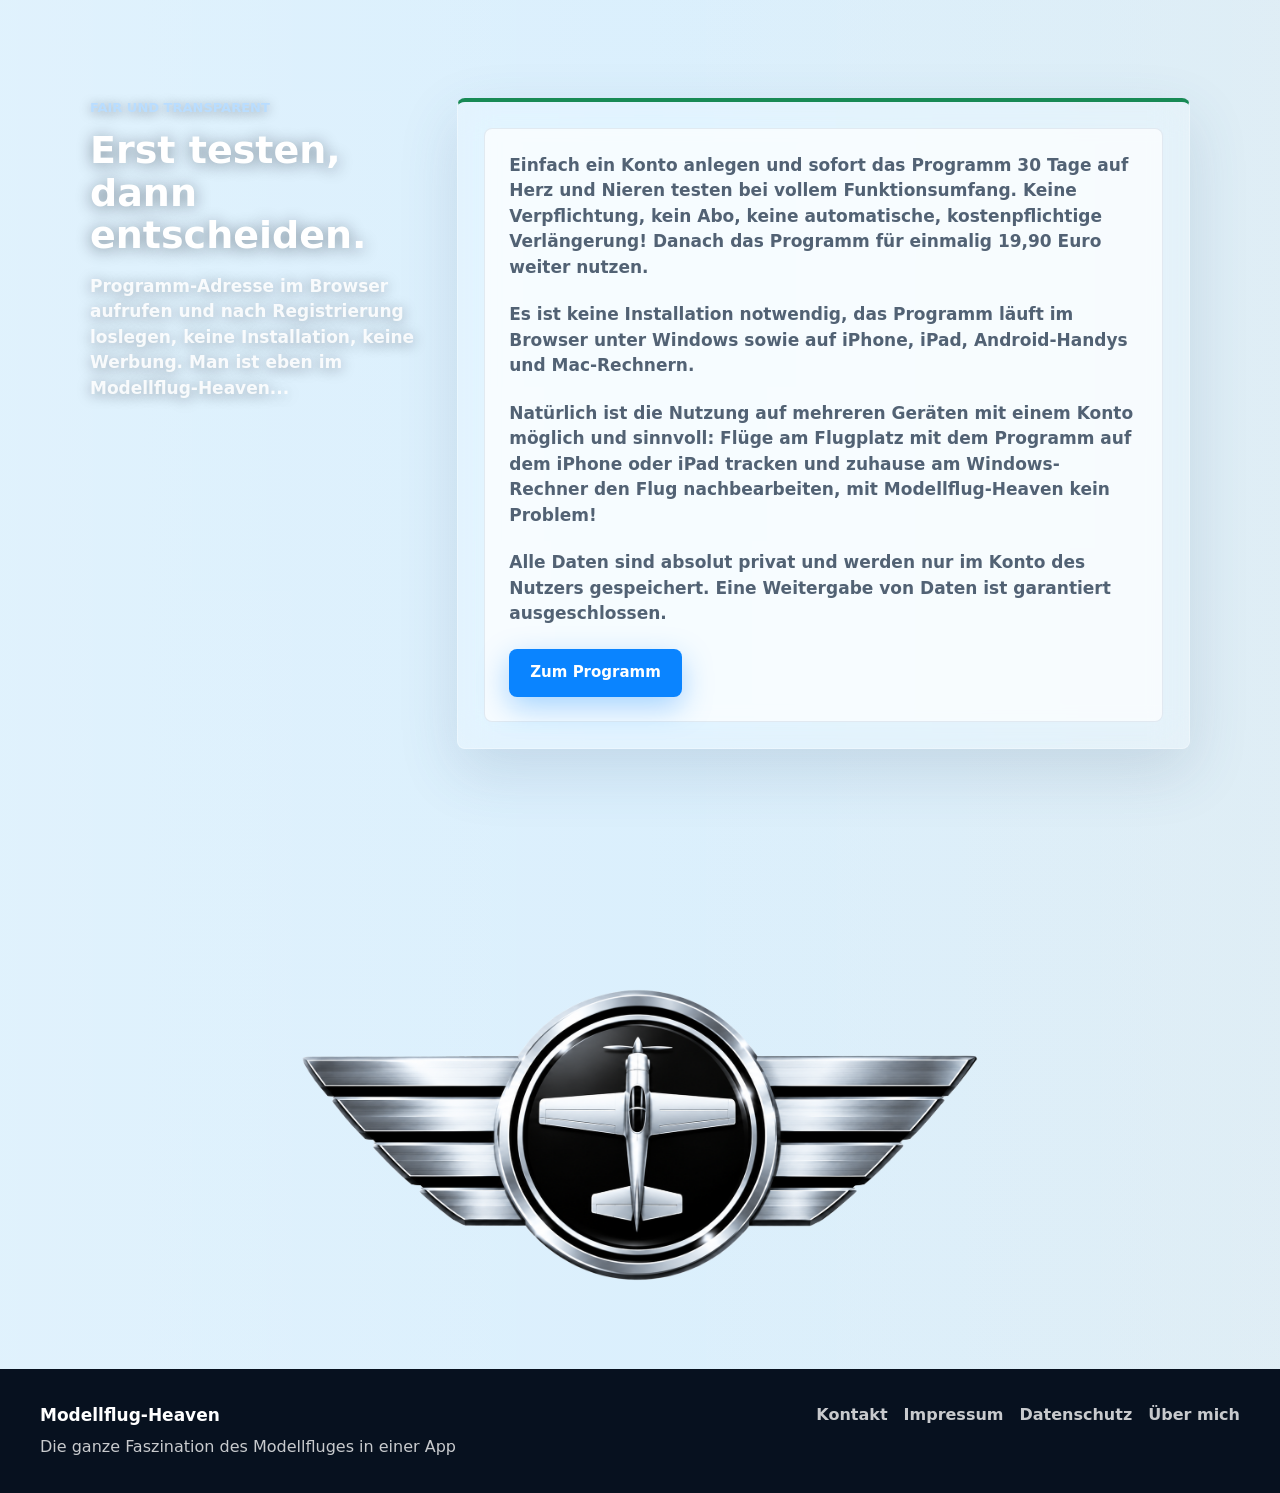
==== commit 3c038e20: "Sichere Homepage- und Webcam-Infos" ====
--- a/homepage/index.html
+++ b/homepage/index.html
@@ -9,7 +9,7 @@
     >
     <title>Modellflug-Heaven</title>
     <link rel="icon" href="assets/favicon.png?v=2" type="image/png">
-    <link rel="stylesheet" href="styles.css?v=26">
+    <link rel="stylesheet" href="styles.css?v=29">
   </head>
   <body>
     <header class="site-header" aria-label="Hauptnavigation">
@@ -498,6 +498,7 @@
         <a href="kontakt.html">Kontakt</a>
         <a href="impressum.html">Impressum</a>
         <a href="datenschutz.html">Datenschutz</a>
+        <a href="ueber-mich.html">&Uuml;ber mich</a>
       </div>
     </footer>
     <script>
--- a/homepage/styles.css
+++ b/homepage/styles.css
@@ -1000,6 +1000,30 @@
   max-width: 720px;
 }
 
+.about-card {
+  display: grid;
+  grid-template-columns: minmax(220px, 280px) minmax(0, 1fr);
+  gap: 28px;
+  align-items: start;
+}
+
+.about-photo {
+  margin: 0;
+}
+
+.about-photo img {
+  width: 100%;
+  height: auto;
+  border-radius: 8px;
+  border: 1px solid rgba(255, 255, 255, 0.66);
+  box-shadow: var(--glass-shadow);
+  object-fit: cover;
+}
+
+.about-copy h2:first-child {
+  margin-top: 0;
+}
+
 .legal-actions {
   width: min(920px, 100%);
   display: flex;
@@ -1039,7 +1063,23 @@
 }
 
 @media (max-width: 900px) {
-  body,
+  body:not(.legal-page) {
+    position: relative;
+    isolation: isolate;
+    background: transparent;
+  }
+
+  body:not(.legal-page)::before {
+    content: "";
+    position: fixed;
+    inset: 0;
+    z-index: -1;
+    background:
+      linear-gradient(180deg, rgba(255, 255, 255, 0.08), rgba(255, 244, 230, 0.08)),
+      url("assets/bg_handy_02.png") center center / cover no-repeat;
+    pointer-events: none;
+  }
+
   body.legal-page {
     background-attachment: scroll, scroll, scroll;
     background-position:
@@ -1146,6 +1186,15 @@
 }
 
 @media (max-width: 620px) {
+  .about-card {
+    grid-template-columns: 1fr;
+  }
+
+  .about-photo {
+    max-width: 420px;
+    margin: 0 auto;
+  }
+
   .feature-table-card {
     overflow-x: visible;
   }
